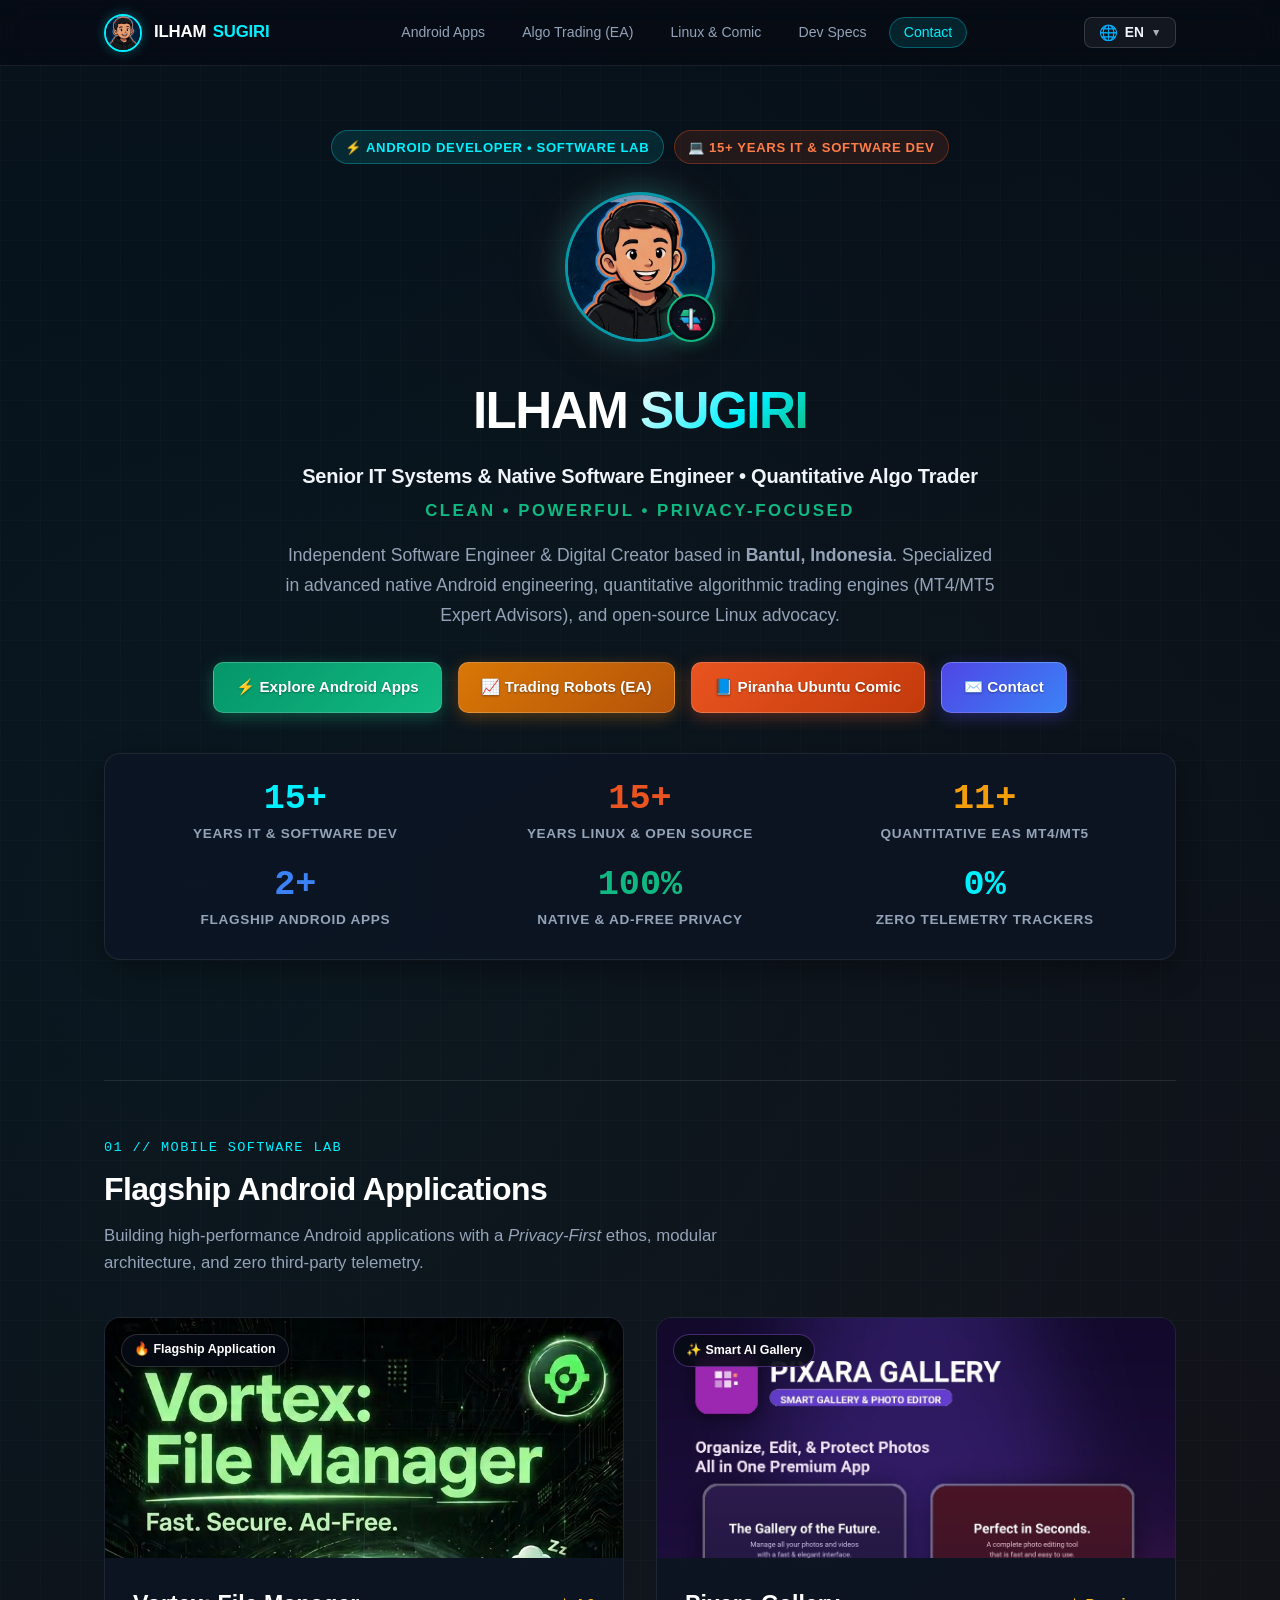
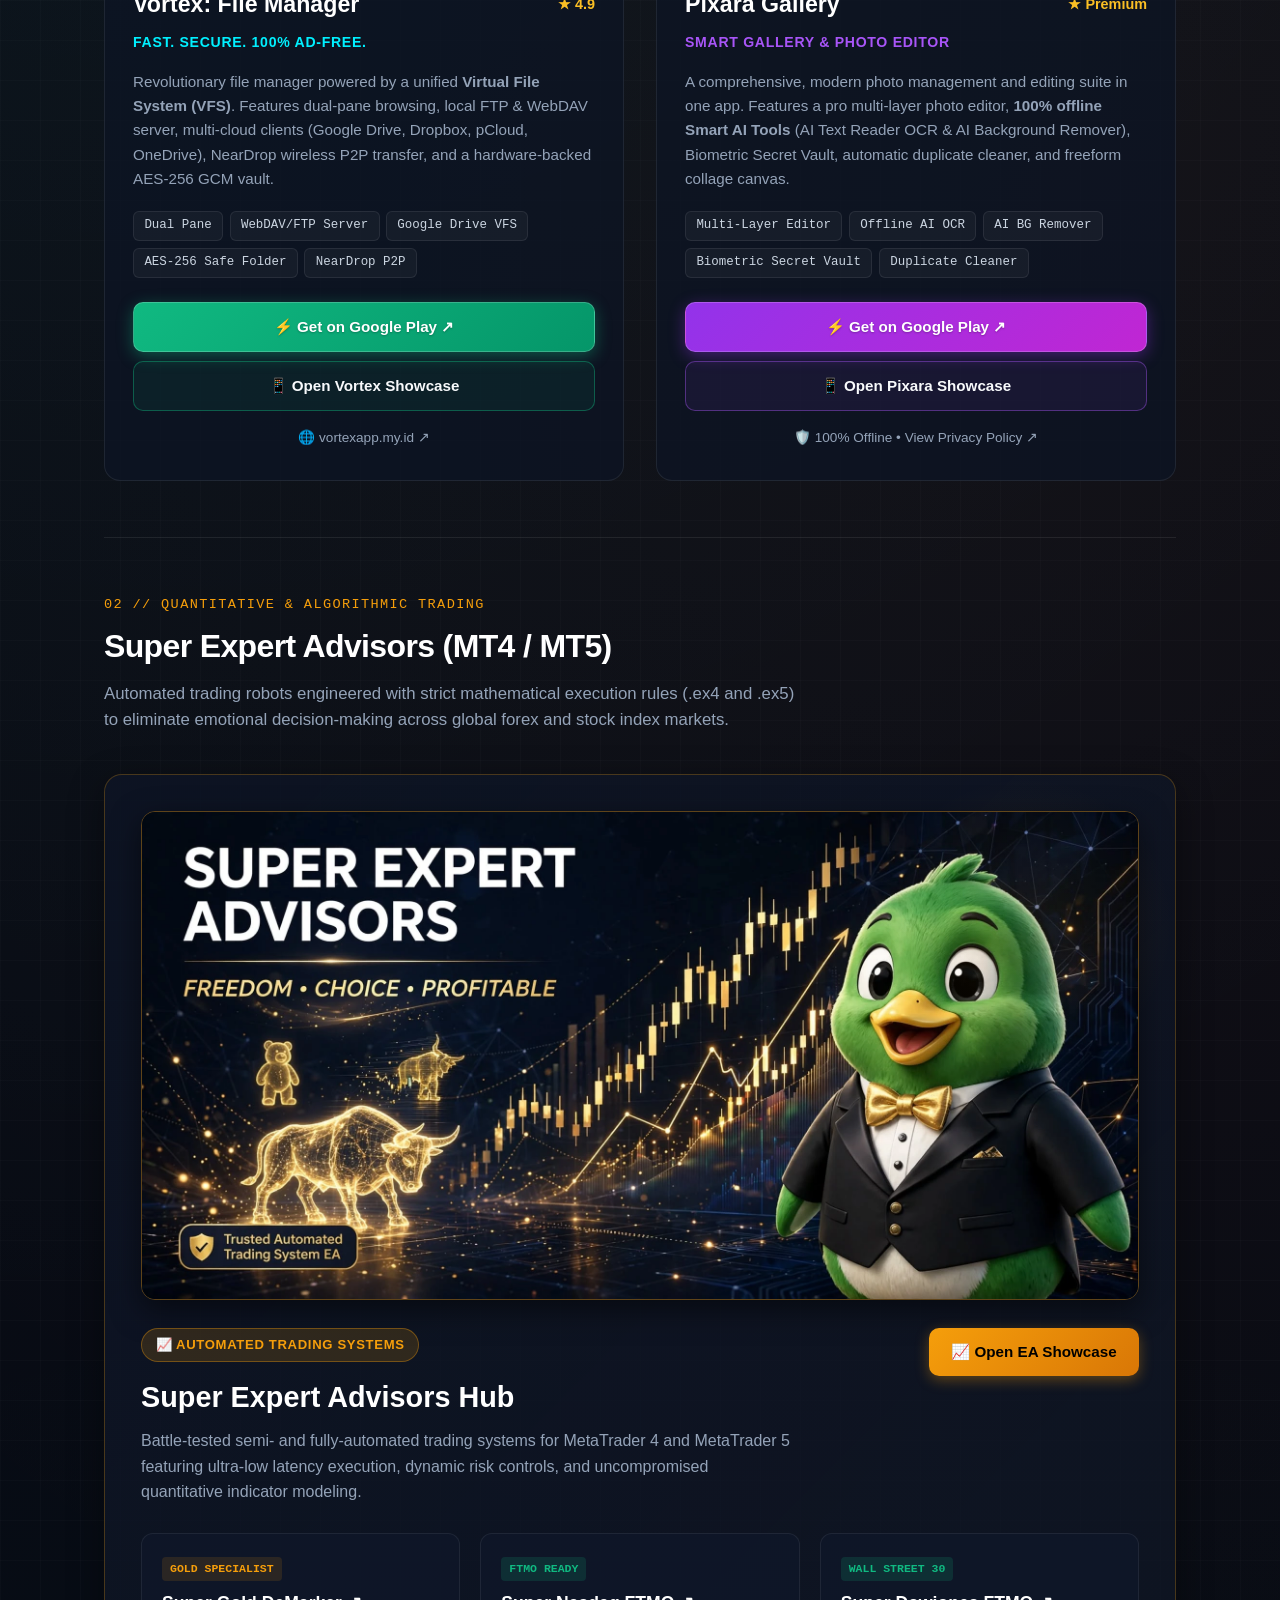
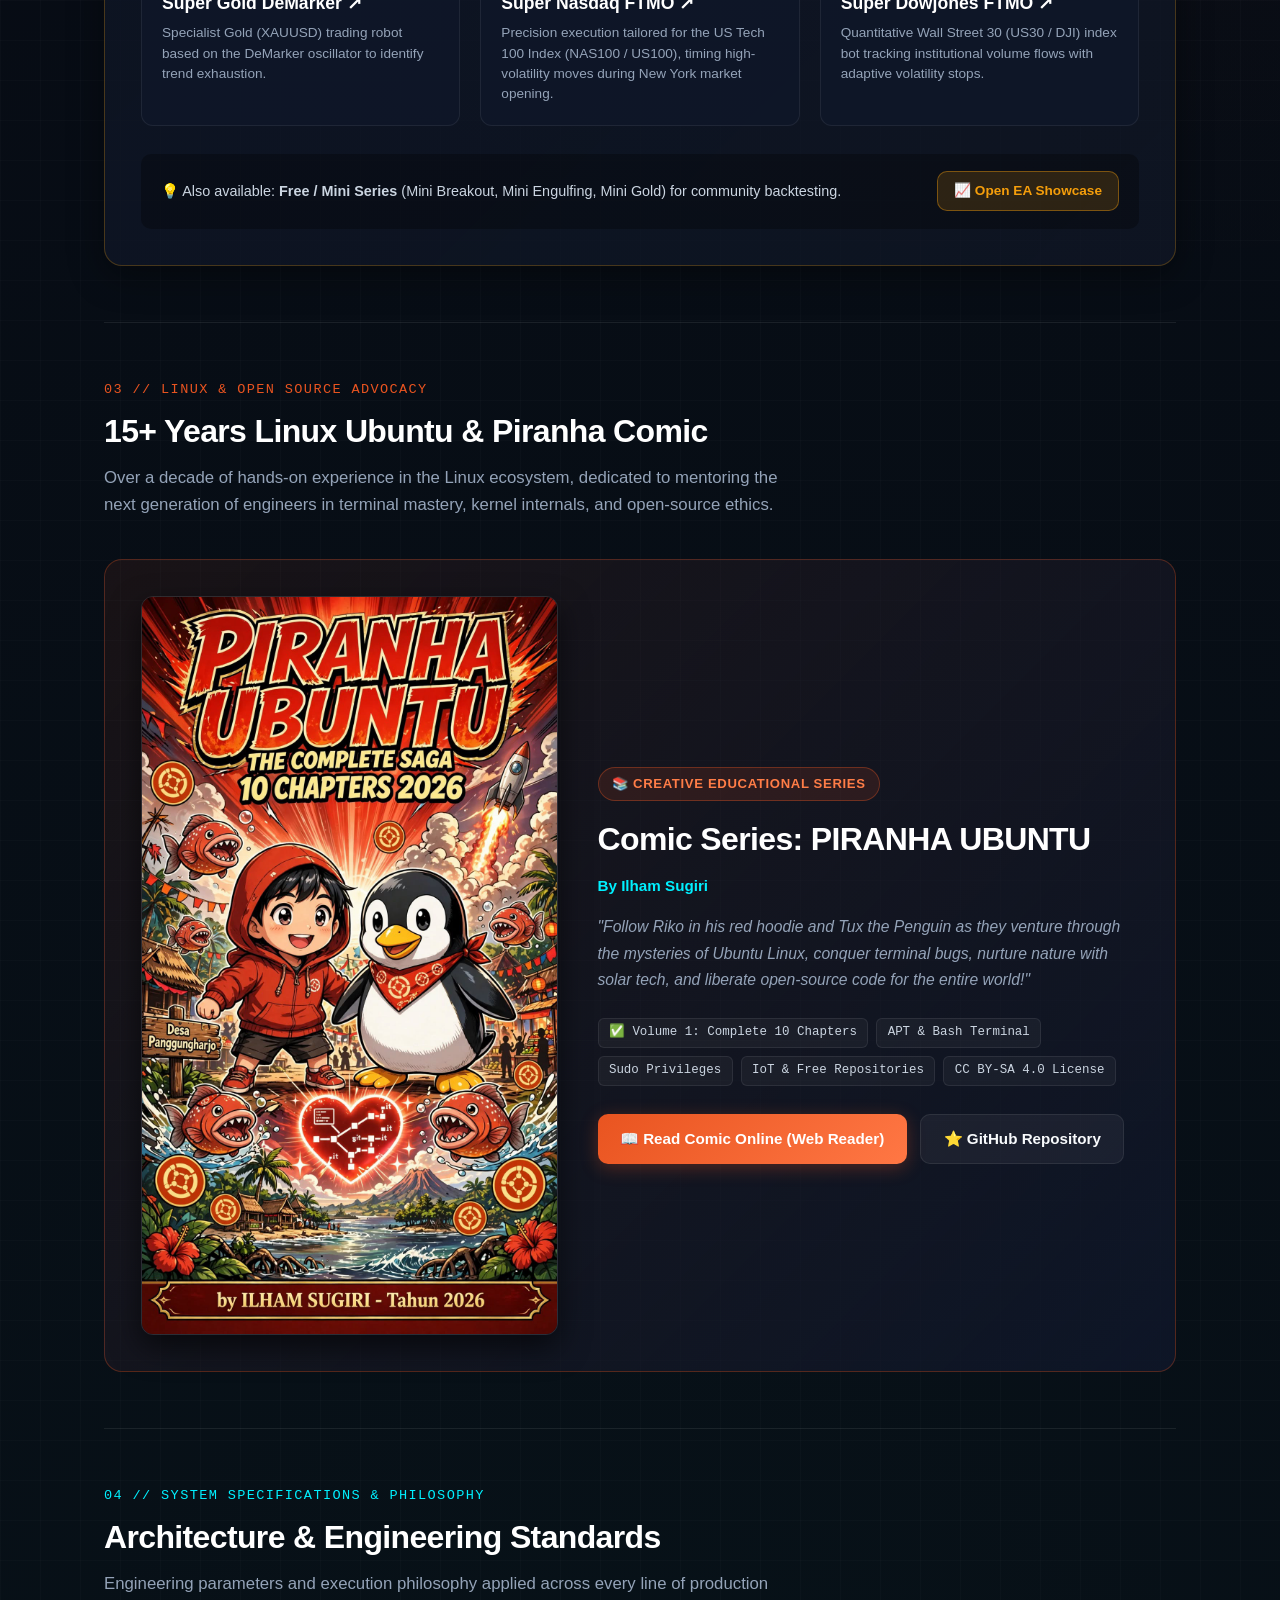
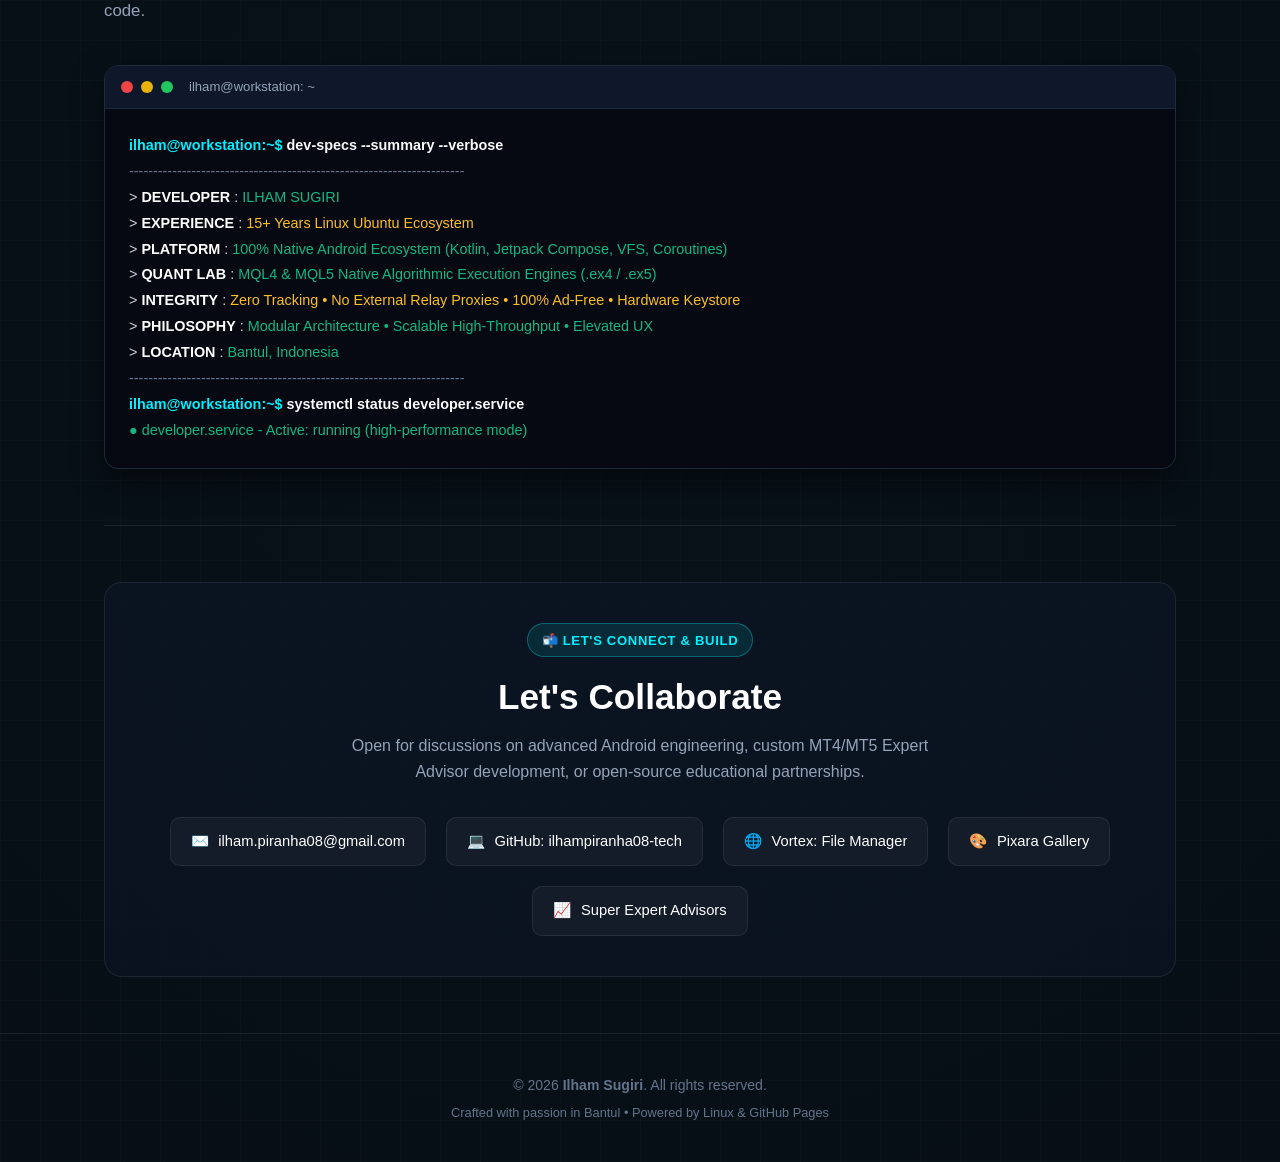
==== index.html @ c9cf76a4 "feat(i18n): add Russian and Hindi language support across all modules and pages" ====
<!DOCTYPE html>
<html lang="id">
<head>
    <meta charset="UTF-8">
    <meta name="viewport" content="width=device-width, initial-scale=1.0">
    <!-- Google Search Console Verification Meta Tag -->
    <meta name="google-site-verification" content="6RcjxNl5nk9GnDZeqQjgtP0KCn9tt_phFxU5mbAHsFM" />
    <title>Ilham Sugiri — Android Developer • Algo Trader (EA) • Linux Ubuntu Creator</title>
    <meta name="description" content="Portofolio resmi Ilham Sugiri: Software Engineer Android Native (Vortex File Manager, Pixara Gallery), Developer Expert Advisor MT4/MT5 (Super Expert Advisors), dan Kreator Komik Edukasi Piranha Ubuntu.">
    <meta name="author" content="Ilham Sugiri">
    <link rel="icon" href="assets/avatar_clean.png" type="image/png">
    
    <style>
        :root {
            --bg-main: #070b14;
            --bg-card: rgba(13, 20, 36, 0.75);
            --bg-card-hover: rgba(19, 30, 54, 0.9);
            --border-card: rgba(255, 255, 255, 0.08);
            --border-hover: rgba(0, 240, 255, 0.4);
            
            --accent-cyan: #00f0ff;
            --accent-green: #10b981;
            --accent-orange: #E95420; /* Ubuntu Orange */
            --accent-purple: #a855f7;
            --accent-gold: #f59e0b;
            --accent-blue: #3b82f6;
            
            --text-main: #f8fafc;
            --text-muted: #94a3b8;
            --text-dim: #64748b;
        }

        * {
            box-sizing: border-box;
            margin: 0;
            padding: 0;
            font-family: -apple-system, BlinkMacSystemFont, "Segoe UI", Roboto, Helvetica, Arial, sans-serif;
            scroll-behavior: smooth;
        }

        body {
            background-color: var(--bg-main);
            color: var(--text-main);
            line-height: 1.6;
            overflow-x: hidden;
            background-image: 
                radial-gradient(circle at 15% 15%, rgba(0, 240, 255, 0.05) 0%, transparent 40%),
                radial-gradient(circle at 85% 30%, rgba(233, 84, 32, 0.06) 0%, transparent 40%),
                radial-gradient(circle at 50% 85%, rgba(16, 185, 129, 0.04) 0%, transparent 45%),
                linear-gradient(rgba(255, 255, 255, 0.015) 1px, transparent 1px),
                linear-gradient(90deg, rgba(255, 255, 255, 0.015) 1px, transparent 1px);
            background-size: 100% 100%, 100% 100%, 100% 100%, 40px 40px, 40px 40px;
        }

        /* CONTAINER */
        .container {
            max-width: 1120px;
            margin: 0 auto;
            padding: 0 1.5rem;
        }

        /* NAVIGATION BAR */
        nav {
            position: sticky;
            top: 0;
            z-index: 100;
            background: rgba(7, 11, 20, 0.85);
            backdrop-filter: blur(14px);
            -webkit-backdrop-filter: blur(14px);
            border-bottom: 1px solid var(--border-card);
            padding: 0.85rem 0;
        }

        .nav-inner {
            display: flex;
            align-items: center;
            justify-content: space-between;
            gap: 1rem;
        }

        .nav-brand {
            display: flex;
            align-items: center;
            gap: 0.75rem;
            text-decoration: none;
            color: #fff;
        }

        .nav-avatar {
            width: 38px;
            height: 38px;
            border-radius: 50%;
            border: 2px solid var(--accent-cyan);
            object-fit: cover;
            box-shadow: 0 0 12px rgba(0, 240, 255, 0.3);
        }

        .nav-title {
            font-size: 1.05rem;
            font-weight: 700;
            letter-spacing: -0.01em;
            display: flex;
            align-items: center;
            gap: 0.4rem;
        }

        .nav-title span {
            color: var(--accent-cyan);
        }

        .nav-links {
            display: flex;
            align-items: center;
            gap: 0.5rem;
            list-style: none;
            flex-wrap: wrap;
        }

        .nav-links a {
            color: var(--text-muted);
            text-decoration: none;
            font-size: 0.88rem;
            font-weight: 500;
            padding: 0.4rem 0.85rem;
            border-radius: 999px;
            transition: all 0.2s ease;
            border: 1px solid transparent;
        }

        .nav-links a:hover {
            color: #fff;
            background: rgba(255, 255, 255, 0.05);
            border-color: rgba(255, 255, 255, 0.1);
        }

        .nav-cta {
            background: rgba(0, 240, 255, 0.1) !important;
            color: var(--accent-cyan) !important;
            border-color: rgba(0, 240, 255, 0.3) !important;
        }

        .nav-cta:hover {
            background: var(--accent-cyan) !important;
            color: #070b14 !important;
        }

        /* HERO SECTION */
        header.hero {
            padding: 4rem 0 3.5rem;
            text-align: center;
            position: relative;
        }

        .hero-badge-row {
            display: flex;
            justify-content: center;
            align-items: center;
            gap: 0.6rem;
            flex-wrap: wrap;
            margin-bottom: 1.75rem;
        }

        .badge {
            display: inline-flex;
            align-items: center;
            gap: 0.4rem;
            padding: 0.35rem 0.85rem;
            border-radius: 9999px;
            font-size: 0.82rem;
            font-weight: 600;
            text-transform: uppercase;
            letter-spacing: 0.05em;
        }

        .badge-cyan {
            background: rgba(0, 240, 255, 0.1);
            color: var(--accent-cyan);
            border: 1px solid rgba(0, 240, 255, 0.3);
        }

        .badge-orange {
            background: rgba(233, 84, 32, 0.12);
            color: #ff7d47;
            border: 1px solid rgba(233, 84, 32, 0.35);
        }

        .hero-avatar-wrapper {
            position: relative;
            width: 150px;
            height: 150px;
            margin: 0 auto 1.75rem;
        }

        .hero-avatar {
            width: 100%;
            height: 100%;
            border-radius: 50%;
            object-fit: cover;
            border: 3px solid rgba(0, 240, 255, 0.6);
            box-shadow: 0 0 30px rgba(0, 240, 255, 0.25), 0 0 60px rgba(233, 84, 32, 0.15);
            background: #101726;
        }

        .hero-logo-mini {
            position: absolute;
            bottom: 0;
            right: 0;
            width: 48px;
            height: 48px;
            border-radius: 50%;
            background: #070b14;
            border: 2px solid var(--accent-green);
            padding: 3px;
            box-shadow: 0 0 15px rgba(16, 185, 129, 0.4);
        }

        h1.hero-name {
            font-size: 3.2rem;
            font-weight: 900;
            letter-spacing: -0.03em;
            margin-bottom: 0.5rem;
            color: #ffffff;
            text-transform: uppercase;
        }

        h1.hero-name span {
            background: linear-gradient(135deg, #ffffff 0%, var(--accent-cyan) 60%, var(--accent-green) 100%);
            -webkit-background-clip: text;
            -webkit-text-fill-color: transparent;
        }

        .hero-role {
            font-size: 1.25rem;
            font-weight: 700;
            color: #f1f5f9;
            margin-bottom: 0.35rem;
            letter-spacing: -0.01em;
        }

        .hero-tagline {
            font-size: 1.05rem;
            font-weight: 700;
            color: var(--accent-green);
            letter-spacing: 0.15em;
            text-transform: uppercase;
            margin-bottom: 1rem;
        }

        .hero-bio {
            font-size: 1.1rem;
            color: var(--text-muted);
            max-width: 720px;
            margin: 0 auto 2rem;
            line-height: 1.7;
        }

        .hero-buttons {
            display: flex;
            justify-content: center;
            align-items: center;
            gap: 1rem;
            flex-wrap: wrap;
        }

        .btn {
            display: inline-flex;
            align-items: center;
            gap: 0.5rem;
            padding: 0.75rem 1.4rem;
            border-radius: 10px;
            font-size: 0.95rem;
            font-weight: 600;
            text-decoration: none;
            transition: all 0.25s cubic-bezier(0.4, 0, 0.2, 1);
            cursor: pointer;
        }

        .btn-primary {
            background: linear-gradient(135deg, var(--accent-cyan) 0%, #0099ff 100%);
            color: #070b14;
            box-shadow: 0 4px 20px rgba(0, 240, 255, 0.3);
        }

        .btn-primary:hover {
            transform: translateY(-2px);
            box-shadow: 0 8px 28px rgba(0, 240, 255, 0.45);
        }

        .btn-secondary {
            background: rgba(255, 255, 255, 0.05);
            color: var(--text-main);
            border: 1px solid var(--border-card);
        }

        .btn-secondary:hover {
            background: rgba(255, 255, 255, 0.1);
            border-color: rgba(255, 255, 255, 0.25);
            transform: translateY(-2px);
        }

        .btn-orange {
            background: linear-gradient(135deg, #E95420 0%, #ff7744 100%);
            color: #fff;
            box-shadow: 0 4px 18px rgba(233, 84, 32, 0.3);
        }

        .btn-orange:hover {
            transform: translateY(-2px);
            box-shadow: 0 8px 26px rgba(233, 84, 32, 0.45);
        }

        /* HERO BUTTONS (THEMATIC, VIBRANT & HIGH CONTRAST) */
        .btn-hero-apps {
            background: linear-gradient(135deg, #059669 0%, #10b981 100%);
            color: #ffffff !important;
            font-weight: 700;
            text-shadow: 0 1px 2px rgba(0, 0, 0, 0.35);
            box-shadow: 0 4px 16px rgba(16, 185, 129, 0.35);
            border: 1px solid rgba(255, 255, 255, 0.2);
        }
        .btn-hero-apps:hover {
            transform: translateY(-2px);
            box-shadow: 0 8px 24px rgba(16, 185, 129, 0.5);
            filter: brightness(1.08);
            color: #ffffff !important;
        }

        .btn-hero-trading {
            background: linear-gradient(135deg, #d97706 0%, #b45309 100%);
            color: #ffffff !important;
            font-weight: 700;
            text-shadow: 0 1px 2px rgba(0, 0, 0, 0.4);
            box-shadow: 0 4px 16px rgba(217, 119, 6, 0.35);
            border: 1px solid rgba(255, 255, 255, 0.2);
        }
        .btn-hero-trading:hover {
            transform: translateY(-2px);
            box-shadow: 0 8px 24px rgba(217, 119, 6, 0.5);
            filter: brightness(1.08);
            color: #ffffff !important;
        }

        .btn-hero-ubuntu {
            background: linear-gradient(135deg, #E95420 0%, #c33a0b 100%);
            color: #ffffff !important;
            font-weight: 700;
            text-shadow: 0 1px 2px rgba(0, 0, 0, 0.35);
            box-shadow: 0 4px 16px rgba(233, 84, 32, 0.35);
            border: 1px solid rgba(255, 255, 255, 0.2);
        }
        .btn-hero-ubuntu:hover {
            transform: translateY(-2px);
            box-shadow: 0 8px 24px rgba(233, 84, 32, 0.5);
            filter: brightness(1.08);
            color: #ffffff !important;
        }

        .btn-hero-contact {
            background: linear-gradient(135deg, #4f46e5 0%, #3b82f6 100%);
            color: #ffffff !important;
            font-weight: 700;
            text-shadow: 0 1px 2px rgba(0, 0, 0, 0.35);
            box-shadow: 0 4px 16px rgba(79, 70, 229, 0.35);
            border: 1px solid rgba(255, 255, 255, 0.2);
        }
        .btn-hero-contact:hover {
            transform: translateY(-2px);
            box-shadow: 0 8px 24px rgba(79, 70, 229, 0.5);
            filter: brightness(1.08);
            color: #ffffff !important;
        }

        /* STATS BAR */
        .stats-bar {
            display: grid;
            grid-template-columns: repeat(3, 1fr);
            gap: 1.5rem 1.25rem;
            background: var(--bg-card);
            border: 1px solid var(--border-card);
            border-radius: 16px;
            padding: 1.75rem;
            margin: 2.5rem 0 4rem;
            box-shadow: 0 10px 30px rgba(0, 0, 0, 0.35);
        }

        .stat-item {
            text-align: center;
        }

        .stat-number {
            font-size: 2.2rem;
            font-weight: 800;
            color: #fff;
            line-height: 1;
            margin-bottom: 0.35rem;
            font-family: monospace;
        }

        .stat-number.cyan { color: var(--accent-cyan); }
        .stat-number.orange { color: var(--accent-orange); }
        .stat-number.green { color: var(--accent-green); }
        .stat-number.gold { color: var(--accent-gold); }
        .stat-number.blue { color: var(--accent-blue); }

        .stat-label {
            font-size: 0.85rem;
            color: var(--text-muted);
            text-transform: uppercase;
            letter-spacing: 0.05em;
            font-weight: 600;
        }

        /* SECTION STYLING */
        section {
            padding: 3.5rem 0;
            border-top: 1px solid var(--border-card);
        }

        .section-header {
            margin-bottom: 2.5rem;
        }

        .section-tag {
            font-family: monospace;
            font-size: 0.85rem;
            color: var(--accent-cyan);
            letter-spacing: 0.1em;
            text-transform: uppercase;
            margin-bottom: 0.35rem;
            display: block;
        }

        .section-title {
            font-size: 2rem;
            font-weight: 800;
            color: #fff;
            letter-spacing: -0.02em;
            margin-bottom: 0.5rem;
        }

        .section-desc {
            color: var(--text-muted);
            font-size: 1.05rem;
            max-width: 700px;
        }

        /* SHOWCASE APPS GRID */
        .showcase-grid {
            display: grid;
            grid-template-columns: repeat(auto-fit, minmax(330px, 1fr));
            gap: 2rem;
        }

        .app-card {
            background: var(--bg-card);
            border: 1px solid var(--border-card);
            border-radius: 16px;
            overflow: hidden;
            transition: all 0.3s cubic-bezier(0.4, 0, 0.2, 1);
            display: flex;
            flex-direction: column;
        }

        .app-card:hover {
            transform: translateY(-4px);
            border-color: var(--border-hover);
            box-shadow: 0 14px 35px rgba(0, 240, 255, 0.15);
        }

        .app-card.pixara:hover {
            border-color: rgba(168, 85, 247, 0.4);
            box-shadow: 0 14px 35px rgba(168, 85, 247, 0.15);
        }

        .app-media {
            width: 100%;
            height: 240px;
            overflow: hidden;
            background: #0f172a;
            position: relative;
        }

        .app-media a {
            display: block;
            width: 100%;
            height: 100%;
            cursor: pointer;
        }

        .app-media img {
            width: 100%;
            height: 100%;
            object-fit: cover;
            object-position: top;
            transition: transform 0.5s ease;
        }

        .app-card:hover .app-media img {
            transform: scale(1.04);
        }

        .app-badge-float {
            position: absolute;
            top: 1rem;
            left: 1rem;
            background: rgba(7, 11, 20, 0.85);
            backdrop-filter: blur(8px);
            padding: 0.35rem 0.75rem;
            border-radius: 999px;
            font-size: 0.78rem;
            font-weight: 700;
            color: #fff;
            border: 1px solid rgba(255, 255, 255, 0.15);
        }

        .app-body {
            padding: 1.75rem;
            display: flex;
            flex-direction: column;
            flex-grow: 1;
        }

        .app-title-row {
            display: flex;
            justify-content: space-between;
            align-items: center;
            margin-bottom: 0.5rem;
        }

        .app-name {
            font-size: 1.45rem;
            font-weight: 800;
            color: #fff;
        }

        .app-rating {
            display: flex;
            align-items: center;
            gap: 0.3rem;
            color: #fbbf24;
            font-weight: 700;
            font-size: 0.9rem;
        }

        .app-tagline {
            color: var(--accent-cyan);
            font-size: 0.88rem;
            font-weight: 600;
            margin-bottom: 1rem;
            text-transform: uppercase;
            letter-spacing: 0.05em;
        }

        .app-tagline.purple { color: var(--accent-purple); }

        .app-desc {
            color: var(--text-muted);
            font-size: 0.95rem;
            line-height: 1.6;
            margin-bottom: 1.25rem;
        }

        .feature-pills {
            display: flex;
            flex-wrap: wrap;
            gap: 0.4rem;
            margin-bottom: 1.5rem;
        }

        .pill {
            background: rgba(255, 255, 255, 0.04);
            border: 1px solid rgba(255, 255, 255, 0.08);
            color: #cbd5e1;
            padding: 0.25rem 0.65rem;
            border-radius: 6px;
            font-size: 0.78rem;
            font-family: monospace;
        }

        .app-actions {
            margin-top: auto;
            display: flex;
            gap: 0.75rem;
            flex-wrap: wrap;
        }

        /* APP CARDS ACTION BUTTONS & VISUAL HIERARCHY */
        .app-actions-col {
            margin-top: auto;
            display: flex;
            flex-direction: column;
            gap: 0.55rem;
        }

        .btn-cta-primary-emerald {
            width: 100%;
            justify-content: center;
            background: linear-gradient(135deg, #10b981 0%, #059669 100%);
            color: #ffffff !important;
            font-weight: 700;
            border: 1px solid rgba(255, 255, 255, 0.2);
            box-shadow: 0 4px 16px rgba(16, 185, 129, 0.4);
            text-shadow: 0 1px 2px rgba(0, 0, 0, 0.25);
            transition: all 0.25s cubic-bezier(0.4, 0, 0.2, 1);
        }
        .btn-cta-primary-emerald:hover {
            transform: translateY(-2px);
            box-shadow: 0 8px 24px rgba(16, 185, 129, 0.6);
            filter: brightness(1.08);
            color: #ffffff !important;
        }

        .btn-cta-secondary-emerald {
            width: 100%;
            justify-content: center;
            background: rgba(16, 185, 129, 0.08);
            border: 1px solid rgba(16, 185, 129, 0.4);
            color: #f8fafc !important;
            font-weight: 600;
            transition: all 0.25s cubic-bezier(0.4, 0, 0.2, 1);
        }
        .btn-cta-secondary-emerald:hover {
            background: rgba(16, 185, 129, 0.18);
            border-color: rgba(16, 185, 129, 0.7);
            color: #34d399 !important;
            transform: translateY(-2px);
        }

        .btn-cta-primary-purple {
            width: 100%;
            justify-content: center;
            background: linear-gradient(135deg, #9333ea 0%, #c026d3 100%);
            color: #ffffff !important;
            font-weight: 700;
            border: 1px solid rgba(255, 255, 255, 0.2);
            box-shadow: 0 4px 16px rgba(147, 51, 234, 0.4);
            text-shadow: 0 1px 2px rgba(0, 0, 0, 0.25);
            transition: all 0.25s cubic-bezier(0.4, 0, 0.2, 1);
        }
        .btn-cta-primary-purple:hover {
            transform: translateY(-2px);
            box-shadow: 0 8px 24px rgba(147, 51, 234, 0.6);
            filter: brightness(1.08);
            color: #ffffff !important;
        }

        .btn-cta-secondary-purple {
            width: 100%;
            justify-content: center;
            background: rgba(168, 85, 247, 0.08);
            border: 1px solid rgba(168, 85, 247, 0.4);
            color: #f8fafc !important;
            font-weight: 600;
            transition: all 0.25s cubic-bezier(0.4, 0, 0.2, 1);
        }
        .btn-cta-secondary-purple:hover {
            background: rgba(168, 85, 247, 0.18);
            border-color: rgba(168, 85, 247, 0.7);
            color: #c084fc !important;
            transform: translateY(-2px);
        }

        .app-tertiary-wrap {
            text-align: center;
            margin-top: 0.25rem;
        }

        .app-tertiary-link {
            color: var(--text-muted);
            font-size: 0.85rem;
            text-decoration: none;
            display: inline-flex;
            align-items: center;
            gap: 0.35rem;
            transition: all 0.2s ease;
            padding: 0.2rem 0.5rem;
            border-radius: 4px;
        }
        .app-tertiary-link.emerald:hover {
            color: #34d399;
            text-shadow: 0 0 12px rgba(16, 185, 129, 0.4);
        }
        .app-tertiary-link.purple:hover {
            color: #c084fc;
            text-shadow: 0 0 12px rgba(168, 85, 247, 0.4);
        }

        /* TRADING LAB SECTION */
        .trading-card {
            background: linear-gradient(135deg, rgba(13, 20, 36, 0.9) 0%, rgba(17, 24, 39, 0.7) 100%);
            border: 1px solid rgba(245, 158, 11, 0.25);
            border-radius: 18px;
            padding: 2.25rem;
            box-shadow: 0 10px 35px rgba(0, 0, 0, 0.4);
            position: relative;
            overflow: hidden;
        }

        .trading-card::before {
            content: '';
            position: absolute;
            top: 0;
            right: 0;
            width: 300px;
            height: 300px;
            background: radial-gradient(circle, rgba(245, 158, 11, 0.08) 0%, transparent 70%);
            pointer-events: none;
        }

        .trading-products-grid {
            display: grid;
            grid-template-columns: repeat(auto-fit, minmax(240px, 1fr));
            gap: 1.25rem;
            margin: 1.75rem 0;
        }

        .ea-item {
            background: rgba(15, 23, 42, 0.75);
            border: 1px solid rgba(255, 255, 255, 0.07);
            border-radius: 12px;
            padding: 1.25rem;
            transition: all 0.25s ease;
        }

        .ea-item:hover {
            border-color: rgba(245, 158, 11, 0.4);
            transform: translateY(-2px);
        }

        .ea-badge {
            font-size: 0.72rem;
            font-weight: 700;
            color: var(--accent-gold);
            background: rgba(245, 158, 11, 0.12);
            padding: 0.2rem 0.5rem;
            border-radius: 4px;
            display: inline-block;
            margin-bottom: 0.5rem;
            font-family: monospace;
        }

        .ea-name {
            font-size: 1.1rem;
            font-weight: 700;
            color: #fff;
            margin-bottom: 0.35rem;
        }

        .ea-desc {
            font-size: 0.85rem;
            color: var(--text-muted);
            line-height: 1.5;
        }

        /* UBUNTU COMIC SECTION */
        .comic-card {
            background: linear-gradient(135deg, rgba(233, 84, 32, 0.08) 0%, rgba(15, 23, 42, 0.85) 100%);
            border: 1px solid rgba(233, 84, 32, 0.3);
            border-radius: 18px;
            padding: 2.25rem;
            display: grid;
            grid-template-columns: 1fr 1.3fr;
            gap: 2.5rem;
            align-items: center;
        }

        @media (max-width: 860px) {
            .comic-card {
                grid-template-columns: 1fr;
            }
        }

        .comic-poster-wrapper {
            position: relative;
            border-radius: 12px;
            overflow: hidden;
            box-shadow: 0 12px 30px rgba(0, 0, 0, 0.6);
            border: 1px solid rgba(255, 255, 255, 0.1);
        }

        .comic-poster-wrapper img {
            width: 100%;
            height: auto;
            display: block;
        }

        /* TERMINAL BOX */
        .terminal-box {
            background: #060911;
            border: 1px solid #1e293b;
            border-radius: 14px;
            overflow: hidden;
            box-shadow: 0 12px 30px rgba(0, 0, 0, 0.5);
            font-family: "SFMono-Regular", Consolas, "Liberation Mono", Menlo, Courier, monospace;
            margin-top: 2rem;
        }

        .terminal-header {
            background: #0f172a;
            padding: 0.65rem 1rem;
            display: flex;
            align-items: center;
            gap: 0.5rem;
            border-bottom: 1px solid #1e293b;
        }

        .term-dot {
            width: 12px;
            height: 12px;
            border-radius: 50%;
        }

        .dot-red { background: #ef4444; }
        .dot-yellow { background: #eab308; }
        .dot-green { background: #22c55e; }

        .terminal-title {
            margin-left: 0.5rem;
            font-size: 0.82rem;
            color: #94a3b8;
        }

        .terminal-body {
            padding: 1.5rem;
            font-size: 0.9rem;
            line-height: 1.8;
            color: #cbd5e1;
        }

        .term-prompt { color: var(--accent-cyan); font-weight: 700; }
        .term-cmd { color: #f8fafc; font-weight: 600; }
        .term-val { color: var(--accent-green); }
        .term-highlight { color: #fbbf24; }

        /* CONTACT SECTION */
        .contact-box {
            background: var(--bg-card);
            border: 1px solid var(--border-card);
            border-radius: 18px;
            padding: 2.5rem;
            text-align: center;
        }

        .contact-links {
            display: flex;
            justify-content: center;
            gap: 1.25rem;
            margin-top: 2rem;
            flex-wrap: wrap;
        }

        .contact-item {
            display: flex;
            align-items: center;
            gap: 0.6rem;
            background: rgba(255, 255, 255, 0.04);
            border: 1px solid var(--border-card);
            padding: 0.75rem 1.25rem;
            border-radius: 10px;
            color: #fff;
            text-decoration: none;
            font-weight: 500;
            font-size: 0.92rem;
            transition: all 0.2s ease;
        }

        .contact-item:hover {
            border-color: var(--accent-cyan);
            background: rgba(0, 240, 255, 0.08);
            transform: translateY(-2px);
        }

        /* FOOTER */
        footer {
            border-top: 1px solid var(--border-card);
            padding: 2.5rem 0;
            text-align: center;
            color: var(--text-dim);
            font-size: 0.88rem;
        }

        footer a {
            color: var(--text-muted);
            text-decoration: none;
        }

        footer a:hover {
            color: var(--accent-cyan);
        }

        /* RESPONSIVE */
        @media (max-width: 768px) {
            h1.hero-name { font-size: 2.4rem; }
            .hero-role { font-size: 1.05rem; }
            .hero-tagline {
                font-size: 0.85rem;
                letter-spacing: 0.08em;
            }
            .hero-bio { font-size: 1rem; }
            .nav-links { display: none; } /* Mobile simplified */
            .section-title { font-size: 1.65rem; }
            .stats-bar { grid-template-columns: 1fr 1fr; }
        }

        @media (max-width: 480px) {
            .hero-tagline {
                font-size: 0.76rem;
                letter-spacing: 0.05em;
            }
            .hero-buttons { gap: 0.65rem; }
            .hero-buttons .btn { width: 100%; justify-content: center; }
        }
    </style>
    <link rel="stylesheet" href="assets/i18n.css">
</head>
<body>

    <!-- TOP NAVIGATION -->
    <nav>
        <div class="container nav-inner">
            <a href="#" class="nav-brand">
                <img src="assets/avatar_clean.png" alt="Ilham Sugiri" class="nav-avatar">
                <span class="nav-title">ILHAM <span>SUGIRI</span></span>
            </a>
            <ul class="nav-links">
                <li><a href="#apps" data-i18n="nav_apps">Android Apps</a></li>
                <li><a href="#trading" data-i18n="nav_trading">Algo Trading (EA)</a></li>
                <li><a href="#ubuntu" data-i18n="nav_ubuntu">Linux & Comic</a></li>
                <li><a href="#specs" data-i18n="nav_specs">Dev Specs</a></li>
                <li><a href="#contact" class="nav-cta" data-i18n="nav_contact">Contact</a></li>
            </ul>

            <div class="lang-switch-wrapper">
                <button class="lang-btn" id="langBtn" onclick="toggleLangDropdown(event)" aria-label="Select Language">
                    <span class="globe-icon">🌐</span>
                    <span id="currentLangLabel">EN</span>
                    <span class="arrow-icon">▼</span>
                </button>
                <div class="lang-dropdown" id="langDropdown">
                    <button class="lang-option active" id="opt-en" onclick="setLanguage('en')">
                        <span class="flag">🇬🇧</span> English <span class="tag-badge">Default</span>
                    </button>
                    <button class="lang-option" id="opt-id" onclick="setLanguage('id')">
                        <span class="flag">🇮🇩</span> Bahasa Indonesia
                    </button>
                    <button class="lang-option" id="opt-es" onclick="setLanguage('es')">
                        <span class="flag">🇪🇸</span> Español
                    </button>
                    <button class="lang-option" id="opt-pt" onclick="setLanguage('pt')">
                        <span class="flag">🇧🇷</span> Português (Brasil)
                    </button>
                    <button class="lang-option" id="opt-ru" onclick="setLanguage('ru')">
                        <span class="flag">🇷🇺</span> Русский
                    </button>
                    <button class="lang-option" id="opt-hi" onclick="setLanguage('hi')">
                        <span class="flag">🇮🇳</span> हिन्दी
                    </button>
                </div>
            </div>
        </div>
    </nav>

    <!-- HERO HEADER -->
    <header class="hero">
        <div class="container">
            <div class="hero-badge-row">
                <span class="badge badge-cyan" data-i18n="badge_role">⚡ Android Developer • Software Lab</span>
                <span class="badge badge-orange" data-i18n="badge_ubuntu">💻 15+ Years IT & Software Dev</span>
            </div>

            <div class="hero-avatar-wrapper">
                <img src="assets/avatar_clean.png" alt="Avatar Ilham Sugiri" class="hero-avatar">
                <img src="assets/logo_clean.png" alt="Logo Monogram I" class="hero-logo-mini" title="Ilham Sugiri Monogram Logo">
            </div>

            <h1 class="hero-name">ILHAM <span>SUGIRI</span></h1>
            <p class="hero-role" data-i18n="hero_role">Senior IT Systems & Native Software Engineer • Quantitative Algo Trader</p>
            <p class="hero-tagline" data-i18n="hero_tagline">CLEAN • POWERFUL • PRIVACY-FOCUSED</p>
            
            <p class="hero-bio" data-i18n="hero_bio">
                Independent Software Engineer & Digital Creator based in <strong>Bantul, Indonesia</strong>. Specialized in advanced native Android engineering, quantitative algorithmic trading engines (MT4/MT5 Expert Advisors), and open-source Linux advocacy.
            </p>


            <div class="hero-buttons">
                <a href="#apps" class="btn btn-hero-apps" data-i18n="btn_explore_apps">⚡ Explore Android Apps</a>
                <a href="#trading" class="btn btn-hero-trading" data-i18n="btn_trading_ea">📈 Trading Robots (EA)</a>
                <a href="#ubuntu" class="btn btn-hero-ubuntu" data-i18n="btn_ubuntu_comic">📘 Piranha Ubuntu Comic</a>
                <a href="mailto:ilham.piranha08@gmail.com" class="btn btn-hero-contact" data-i18n="btn_contact">✉️ Contact</a>
            </div>

            <!-- STATS COUNTER -->
            <div class="stats-bar">
                <div class="stat-item">
                    <div class="stat-number cyan">15+</div>
                    <div class="stat-label" data-i18n="stat_it_lbl">Years IT & Software Dev</div>
                </div>
                <div class="stat-item">
                    <div class="stat-number orange">15+</div>
                    <div class="stat-label" data-i18n="stat_exp_lbl">Years Linux & Open Source</div>
                </div>
                <div class="stat-item">
                    <div class="stat-number gold">11+</div>
                    <div class="stat-label" data-i18n="stat_qnt_lbl">Quantitative EAs MT4/MT5</div>
                </div>
                <div class="stat-item">
                    <div class="stat-number blue">2+</div>
                    <div class="stat-label" data-i18n="stat_apps_lbl">Flagship Android Apps</div>
                </div>
                <div class="stat-item">
                    <div class="stat-number green">100%</div>
                    <div class="stat-label" data-i18n="stat_nat_lbl">Native & Ad-Free Privacy</div>
                </div>
                <div class="stat-item">
                    <div class="stat-number cyan">0%</div>
                    <div class="stat-label" data-i18n="stat_prv_lbl">Zero Telemetry Trackers</div>
                </div>
            </div>
        </div>
    </header>

    <main class="container">

        <!-- 1. ANDROID SOFTWARE LAB -->
        <section id="apps">
            <div class="section-header">
                <span class="section-tag" data-i18n="sec1_tag">01 // MOBILE SOFTWARE LAB</span>
                <h2 class="section-title" data-i18n="sec1_title">Flagship Android Applications</h2>
                <p class="section-desc" data-i18n="sec1_desc">Building high-performance Android applications with a <em>Privacy-First</em> ethos, modular architecture, and zero third-party telemetry.</p>
            </div>

            <div class="showcase-grid">

                <!-- CARD 1: VORTEX FILE MANAGER -->
                <div class="app-card">
                    <div class="app-media">
                        <a href="vortex/" title="Open Vortex Showcase">
                            <img src="assets/poster_vortex.jpg" alt="Vortex File Manager">
                        </a>
                        <span class="app-badge-float" data-i18n="vortex_badge">🔥 Flagship Application</span>
                    </div>
                    <div class="app-body">
                        <div class="app-title-row">
                            <h3 class="app-name"><a href="vortex/" style="color: inherit; text-decoration: none;">Vortex: File Manager</a></h3>
                            <span class="app-rating">★ 4.9</span>
                        </div>
                        <div class="app-tagline" data-i18n="vortex_tagline">Fast. Secure. 100% Ad-Free.</div>
                        <p class="app-desc" data-i18n="vortex_desc">
                            Revolutionary file manager powered by a unified <strong>Virtual File System (VFS)</strong>. Features dual-pane browsing, local FTP & WebDAV server, multi-cloud clients (Google Drive, Dropbox, pCloud, OneDrive), NearDrop wireless P2P transfer, and a hardware-backed AES-256 GCM vault.
                        </p>
                        <div class="feature-pills">
                            <span class="pill">Dual Pane</span>
                            <span class="pill">WebDAV/FTP Server</span>
                            <span class="pill">Google Drive VFS</span>
                            <span class="pill">AES-256 Safe Folder</span>
                            <span class="pill">NearDrop P2P</span>
                        </div>
                        <div class="app-actions app-actions-col">
                            <!-- Primary CTA: Google Play Store -->
                            <a href="https://play.google.com/store/apps/details?id=com.vortex.filemanager" target="_blank" rel="noopener noreferrer" class="btn btn-cta-primary-emerald" data-i18n="btn_vortex_play">
                                ⚡ Get on Google Play ↗
                            </a>
                            <!-- Secondary CTA: Showcase Detail -->
                            <a href="vortex/" class="btn btn-cta-secondary-emerald" data-i18n="btn_vortex_detail">
                                📱 Open Vortex Showcase
                            </a>
                            <!-- Tertiary Link: Official Apex Portal -->
                            <div class="app-tertiary-wrap">
                                <a href="https://vortexapp.my.id/" target="_blank" rel="noopener noreferrer" class="app-tertiary-link emerald" data-i18n="btn_vortex_web">
                                    🌐 vortexapp.my.id ↗
                                </a>
                            </div>
                        </div>
                    </div>
                </div>

                <!-- CARD 2: PIXARA GALLERY -->
                <div class="app-card pixara">
                    <div class="app-media">
                        <a href="pixara/" title="Open Pixara Showcase">
                            <img src="assets/poster_pixara.jpg" alt="Pixara Gallery">
                        </a>
                        <span class="app-badge-float" style="border-color: rgba(168, 85, 247, 0.4);" data-i18n="pixara_badge">✨ Smart AI Gallery</span>
                    </div>
                    <div class="app-body">
                        <div class="app-title-row">
                            <h3 class="app-name"><a href="pixara/" style="color: inherit; text-decoration: none;">Pixara Gallery</a></h3>
                            <span class="app-rating">★ Premium</span>
                        </div>
                        <div class="app-tagline purple" data-i18n="pixara_tagline">Smart Gallery & Photo Editor</div>
                        <p class="app-desc" data-i18n="pixara_desc">
                            A comprehensive, modern photo management and editing suite in one app. Features a pro multi-layer photo editor, <strong>100% offline Smart AI Tools</strong> (AI Text Reader OCR & AI Background Remover), Biometric Secret Vault, automatic duplicate cleaner, and freeform collage canvas.
                        </p>
                        <div class="feature-pills">
                            <span class="pill">Multi-Layer Editor</span>
                            <span class="pill">Offline AI OCR</span>
                            <span class="pill">AI BG Remover</span>
                            <span class="pill">Biometric Secret Vault</span>
                            <span class="pill">Duplicate Cleaner</span>
                        </div>
                        <div class="app-actions app-actions-col">
                            <!-- Primary CTA: Google Play Store -->
                            <a href="https://play.google.com/store/apps/details?id=com.pixara.gallery" target="_blank" rel="noopener noreferrer" class="btn btn-cta-primary-purple" data-i18n="pixara_btn_play">
                                ⚡ Get on Google Play ↗
                            </a>
                            <!-- Secondary CTA: Showcase Detail -->
                            <a href="pixara/" class="btn btn-cta-secondary-purple" data-i18n="btn_pixara_detail">
                                📱 Open Pixara Showcase
                            </a>
                            <!-- Tertiary Link: Privacy Policy -->
                            <div class="app-tertiary-wrap">
                                <a href="pixara/privacy.html" class="app-tertiary-link purple" data-i18n="pixara_tertiary_privacy">
                                    🛡️ 100% Offline • View Privacy Policy ↗
                                </a>
                            </div>
                        </div>
                    </div>
                </div>

            </div>
        </section>

        <!-- 2. ALGORITHMIC TRADING LAB -->
        <section id="trading">
            <div class="section-header">
                <span class="section-tag" style="color: var(--accent-gold);" data-i18n="sec2_tag">02 // QUANTITATIVE & ALGORITHMIC TRADING</span>
                <h2 class="section-title" data-i18n="sec2_title">Super Expert Advisors (MT4 / MT5)</h2>
                <p class="section-desc" data-i18n="sec2_desc">Automated trading robots engineered with strict mathematical execution rules (.ex4 and .ex5) to eliminate emotional decision-making across global forex and stock index markets.</p>
            </div>

            <div class="trading-card">
                <!-- EA Banner clickable to superexpertadvisors/ -->
                <div style="margin-bottom: 1.75rem; border-radius: 14px; overflow: hidden; border: 1px solid rgba(245, 158, 11, 0.35); box-shadow: 0 10px 30px rgba(0, 0, 0, 0.5);">
                    <a href="superexpertadvisors/" title="Open Super Expert Advisors Showcase" style="display: block;">
                        <img src="assets/banner_trading_ea.webp" alt="Super Expert Advisors — Freedom Choice Profitable" style="width: 100%; height: auto; display: block;">
                    </a>
                </div>

                <div style="display: flex; justify-content: space-between; align-items: flex-start; flex-wrap: wrap; gap: 1rem;">
                    <div>
                        <span class="badge" style="background: rgba(245, 158, 11, 0.15); color: var(--accent-gold); border: 1px solid rgba(245, 158, 11, 0.35);" data-i18n="ea_hub_badge">
                            📈 Automated Trading Systems
                        </span>
                        <h3 style="font-size: 1.8rem; margin: 0.75rem 0 0.5rem; color: #fff;" data-i18n="ea_hub_title">Super Expert Advisors Hub</h3>
                        <p style="color: var(--text-muted); max-width: 650px;" data-i18n="ea_hub_desc">
                            Battle-tested semi- and fully-automated trading systems for MetaTrader 4 and MetaTrader 5 featuring ultra-low latency execution, dynamic risk controls, and uncompromised quantitative indicator modeling.
                        </p>
                    </div>
                    <div>
                        <a href="superexpertadvisors/" class="btn" style="background: linear-gradient(135deg, #f59e0b 0%, #d97706 100%); color: #000; font-weight: 700; border: none; box-shadow: 0 4px 14px rgba(245, 158, 11, 0.35);" data-i18n="btn_ea_detail">
                            📈 Open EA Showcase
                        </a>
                    </div>
                </div>

                <div class="trading-products-grid">
                    <div class="ea-item">
                        <span class="ea-badge">GOLD SPECIALIST</span>
                        <h4 class="ea-name"><a href="superexpertadvisors/super-gold-demarker/" style="color: inherit; text-decoration: none;">Super Gold DeMarker ↗</a></h4>
                        <p class="ea-desc" data-i18n="ea3_desc">Specialist Gold (XAUUSD) trading robot based on the DeMarker oscillator to identify trend exhaustion.</p>
                    </div>
                    <div class="ea-item">
                        <span class="ea-badge" style="background: rgba(16, 185, 129, 0.15); border-color: rgba(16, 185, 129, 0.4); color: #10b981;">FTMO READY</span>
                        <h4 class="ea-name"><a href="superexpertadvisors/super-nasdaq/" style="color: inherit; text-decoration: none;">Super Nasdaq FTMO ↗</a></h4>
                        <p class="ea-desc" data-i18n="prod_super_nasdaq_desc">Precision single-entry execution tailored for Nasdaq/US100 with proprietary Zeta Momentum, dynamic ATR(100) H1, and 1:2 Risk-Reward ratio.</p>
                    </div>
                    <div class="ea-item">
                        <span class="ea-badge" style="background: rgba(16, 185, 129, 0.15); border-color: rgba(16, 185, 129, 0.4); color: #10b981;">WALL STREET 30</span>
                        <h4 class="ea-name"><a href="superexpertadvisors/super-dowjones/" style="color: inherit; text-decoration: none;">Super Dowjones FTMO ↗</a></h4>
                        <p class="ea-desc" data-i18n="prod_super_dowjones_desc">Precision single-entry execution tailored for Dowjones/US30 with proprietary Zeta Momentum, dynamic ATR(100) H1, and 1:2 Risk-Reward ratio.</p>
                    </div>
                </div>

                <div style="background: rgba(0, 0, 0, 0.3); border-radius: 10px; padding: 1.1rem 1.25rem; display: flex; justify-content: space-between; align-items: center; flex-wrap: wrap; gap: 1rem;">
                    <span style="color: #cbd5e1; font-size: 0.9rem;" data-i18n="free_ea_note">
                        💡 Also available: <strong>Free / Mini Series</strong> (Mini Breakout, Mini Engulfing, Mini Gold) for community backtesting.
                    </span>
                    <a href="superexpertadvisors/" class="btn" style="background: rgba(245, 158, 11, 0.15); color: var(--accent-gold); border: 1px solid rgba(245, 158, 11, 0.4); padding: 0.5rem 1rem; font-size: 0.85rem;" data-i18n="btn_ea_detail">
                        📈 Open EA Showcase →
                    </a>
                </div>
            </div>
        </section>

        <!-- 3. LINUX UBUNTU & OPEN SOURCE EDUCATION -->
        <section id="ubuntu">
            <div class="section-header">
                <span class="section-tag" style="color: var(--accent-orange);" data-i18n="sec3_tag">03 // LINUX & OPEN SOURCE ADVOCACY</span>
                <h2 class="section-title" data-i18n="sec3_title">15+ Years Linux Ubuntu & Piranha Comic</h2>
                <p class="section-desc" data-i18n="sec3_desc">Over a decade of hands-on experience in the Linux ecosystem, dedicated to mentoring the next generation of engineers in terminal mastery, kernel internals, and open-source ethics.</p>
            </div>

            <div class="comic-card">
                <div class="comic-poster-wrapper">
                    <img src="assets/poster_comic_saga.jpg" alt="Poster Piranha Ubuntu The Complete Saga - Karya Ilham Sugiri">
                </div>
                <div>
                    <span class="badge badge-orange" data-i18n="comic_badge">📚 Creative Educational Series</span>
                    <h3 style="font-size: 2rem; color: #fff; margin: 0.85rem 0 0.5rem; letter-spacing: -0.02em;" data-i18n="comic_title">
                        Comic Series: PIRANHA UBUNTU
                    </h3>
                    <p style="color: var(--accent-cyan); font-weight: 600; font-size: 0.95rem; margin-bottom: 1rem;" data-i18n="comic_author">
                        By Ilham Sugiri
                    </p>
                    <p style="color: var(--text-muted); font-size: 0.98rem; line-height: 1.7; margin-bottom: 1.5rem;" data-i18n="comic_synopsis">
                        <em>"Follow Riko in his red hoodie and Tux the Penguin as they venture through the mysteries of Ubuntu Linux, conquer terminal bugs, nurture nature with solar tech, and liberate open-source code for the entire world!"</em>
                    </p>
                    
                    <div style="display: flex; gap: 0.5rem; flex-wrap: wrap; margin-bottom: 1.75rem;">
                        <span class="pill" data-i18n="comic_pill1">✅ Volume 1: Complete 10 Chapters</span>
                        <span class="pill" data-i18n="comic_pill2">APT & Bash Terminal</span>
                        <span class="pill" data-i18n="comic_pill3">Sudo Privileges</span>
                        <span class="pill" data-i18n="comic_pill4">IoT & Free Repositories</span>
                        <span class="pill" data-i18n="comic_pill5">CC BY-SA 4.0 License</span>
                    </div>

                    <div style="display: flex; gap: 0.85rem; flex-wrap: wrap;">
                        <a href="piranha-ubuntu-komik/" class="btn btn-orange" data-i18n="btn_read_comic">
                            📖 Read Comic Online (Web Reader)
                        </a>
                        <a href="https://github.com/ilhampiranha08-tech/piranha-ubuntu-komik" target="_blank" rel="noopener noreferrer" class="btn btn-secondary" data-i18n="btn_github_comic">
                            ⭐ GitHub Repository
                        </a>
                    </div>
                </div>
            </div>
        </section>

        <!-- 4. CORE ARCHITECTURE & DEV SPECS -->
        <section id="specs">
            <div class="section-header">
                <span class="section-tag" data-i18n="sec4_tag">04 // SYSTEM SPECIFICATIONS & PHILOSOPHY</span>
                <h2 class="section-title" data-i18n="sec4_title">Architecture & Engineering Standards</h2>
                <p class="section-desc" data-i18n="sec4_desc">Engineering parameters and execution philosophy applied across every line of production code.</p>
            </div>

            <div class="terminal-box">
                <div class="terminal-header">
                    <span class="term-dot dot-red"></span>
                    <span class="term-dot dot-yellow"></span>
                    <span class="term-dot dot-green"></span>
                    <span class="terminal-title">ilham@workstation: ~</span>
                </div>
                <div class="terminal-body">
                    <p><span class="term-prompt">ilham@workstation:~$</span> <span class="term-cmd">dev-specs --summary --verbose</span></p>
                    <p style="color: #64748b;">----------------------------------------------------------------------</p>
                    <p>> <strong style="color:#fff;">DEVELOPER</strong>    : <span class="term-val">ILHAM SUGIRI</span></p>
                    <p>> <strong style="color:#fff;">EXPERIENCE</strong>   : <span class="term-highlight" data-i18n="term_exp_val">15+ Years Linux Ubuntu Ecosystem</span></p>
                    <p>> <strong style="color:#fff;">PLATFORM</strong>     : <span class="term-val" data-i18n="term_plat_val">100% Native Android Ecosystem (Kotlin, Jetpack Compose, VFS, Coroutines)</span></p>
                    <p>> <strong style="color:#fff;">QUANT LAB</strong>    : <span class="term-val" data-i18n="term_quant_val">MQL4 & MQL5 Native Algorithmic Execution Engines (.ex4 / .ex5)</span></p>
                    <p>> <strong style="color:#fff;">INTEGRITY</strong>    : <span class="term-highlight" data-i18n="term_integ_val">Zero Tracking • No External Relay Proxies • 100% Ad-Free • Hardware Keystore</span></p>
                    <p>> <strong style="color:#fff;">PHILOSOPHY</strong>   : <span class="term-val" data-i18n="term_phil_val">Modular Architecture • Scalable High-Throughput • Elevated UX</span></p>
                    <p>> <strong style="color:#fff;">LOCATION</strong>     : <span class="term-val">Bantul, Indonesia</span></p>
                    <p style="color: #64748b;">----------------------------------------------------------------------</p>
                    <p><span class="term-prompt">ilham@workstation:~$</span> <span class="term-cmd">systemctl status developer.service</span></p>
                    <p><span class="term-val">● developer.service - Active: running (high-performance mode)</span></p>
                </div>
            </div>
        </section>

        <!-- 5. CONTACT & COLLABORATION -->
        <section id="contact">
            <div class="contact-box">
                <span class="badge badge-cyan" data-i18n="sec5_badge">📬 Let's Connect & Build</span>
                <h2 style="font-size: 2.2rem; color: #fff; margin: 0.75rem 0 0.5rem;" data-i18n="sec5_title">Let's Collaborate</h2>
                <p style="color: var(--text-muted); max-width: 600px; margin: 0 auto;" data-i18n="sec5_desc">
                    Open for discussions on advanced Android engineering, custom MT4/MT5 Expert Advisor development, or open-source educational partnerships.
                </p>

                <div class="contact-links">
                    <a href="mailto:ilham.piranha08@gmail.com" class="contact-item">
                        <span>✉️</span> ilham.piranha08@gmail.com
                    </a>
                    <a href="https://github.com/ilhampiranha08-tech" target="_blank" rel="noopener noreferrer" class="contact-item">
                        <span>💻</span> GitHub: ilhampiranha08-tech
                    </a>
                    <a href="https://vortexapp.my.id/" target="_blank" rel="noopener noreferrer" class="contact-item">
                        <span>🌐</span> Vortex: File Manager
                    </a>
                    <a href="pixara/" class="contact-item">
                        <span>🎨</span> Pixara Gallery
                    </a>
                    <a href="superexpertadvisors/" class="contact-item">
                        <span>📈</span> Super Expert Advisors
                    </a>
                </div>
            </div>
        </section>

    </main>

    <!-- FOOTER -->
    <footer>
        <div class="container">
            <p data-i18n="footer_rights">&copy; 2026 <strong>Ilham Sugiri</strong>. All rights reserved.</p>
            <p style="margin-top: 0.4rem; font-size: 0.8rem;" data-i18n="footer_crafted">
                Crafted with passion in Bantul • Powered by Linux & GitHub Pages
            </p>
        </div>
    </footer>

    <!-- MODULAR I18N MODULES & ENGINE -->
    <script src="assets/i18n/core.js"></script>
    <script src="assets/i18n/vortex.js"></script>
    <script src="assets/i18n/pixara.js"></script>
    <script src="assets/i18n/ea.js"></script>
    <script src="assets/i18n.js"></script>
</body>
</html>
---- assets/i18n.css ----
/* ==============================================================================
   ANTIGRAVITY I18N SYSTEM — LANGUAGE SWITCHER STYLES
   Author: Ilham Sugiri Portfolio System
   ============================================================================== */

.lang-switch-wrapper {
    position: relative;
    display: inline-block;
    user-select: none;
    font-family: 'Plus Jakarta Sans', -apple-system, BlinkMacSystemFont, sans-serif;
}

.lang-btn {
    display: inline-flex;
    align-items: center;
    gap: 0.45rem;
    padding: 0.45rem 0.85rem;
    background: rgba(255, 255, 255, 0.05);
    border: 1px solid rgba(255, 255, 255, 0.15);
    border-radius: 8px;
    color: #f1f5f9;
    font-size: 0.86rem;
    font-weight: 600;
    cursor: pointer;
    transition: all 0.2s ease;
}

.lang-btn:hover {
    background: rgba(6, 182, 212, 0.15);
    border-color: #06b6d4;
    color: #fff;
    transform: translateY(-1px);
}

.lang-btn .globe-icon {
    font-size: 0.95rem;
    line-height: 1;
}

.lang-btn .arrow-icon {
    font-size: 0.65rem;
    transition: transform 0.2s ease;
    opacity: 0.7;
}

.lang-btn.open .arrow-icon {
    transform: rotate(180deg);
}

.lang-dropdown {
    display: none;
    position: absolute;
    right: 0;
    top: calc(100% + 8px);
    background: rgba(11, 17, 30, 0.96);
    backdrop-filter: blur(18px);
    -webkit-backdrop-filter: blur(18px);
    border: 1px solid rgba(255, 255, 255, 0.15);
    border-radius: 12px;
    box-shadow: 0 12px 35px rgba(0, 0, 0, 0.7), 0 0 20px rgba(6, 182, 212, 0.15);
    min-width: 210px;
    padding: 0.4rem;
    z-index: 1000;
}

.lang-dropdown.show {
    display: block;
    animation: langFadeIn 0.18s cubic-bezier(0.16, 1, 0.3, 1);
}

@keyframes langFadeIn {
    from {
        opacity: 0;
        transform: translateY(-6px) scale(0.97);
    }
    to {
        opacity: 1;
        transform: translateY(0) scale(1);
    }
}

.lang-option {
    display: flex;
    align-items: center;
    gap: 0.6rem;
    width: 100%;
    padding: 0.6rem 0.85rem;
    border: none;
    background: transparent;
    color: #94a3b8;
    font-size: 0.88rem;
    font-weight: 500;
    border-radius: 8px;
    cursor: pointer;
    text-align: left;
    transition: all 0.15s ease;
}

.lang-option:hover {
    background: rgba(255, 255, 255, 0.08);
    color: #fff;
}

.lang-option.active {
    background: rgba(6, 182, 212, 0.15);
    color: #22d3ee;
    font-weight: 700;
    border: 1px solid rgba(6, 182, 212, 0.3);
}

.lang-option .flag {
    font-size: 1.05rem;
    line-height: 1;
}

.lang-option .tag-badge {
    margin-left: auto;
    font-size: 0.68rem;
    font-weight: 700;
    padding: 0.15rem 0.4rem;
    border-radius: 4px;
    background: rgba(6, 182, 212, 0.15);
    color: #38bdf8;
    text-transform: uppercase;
    letter-spacing: 0.03em;
}
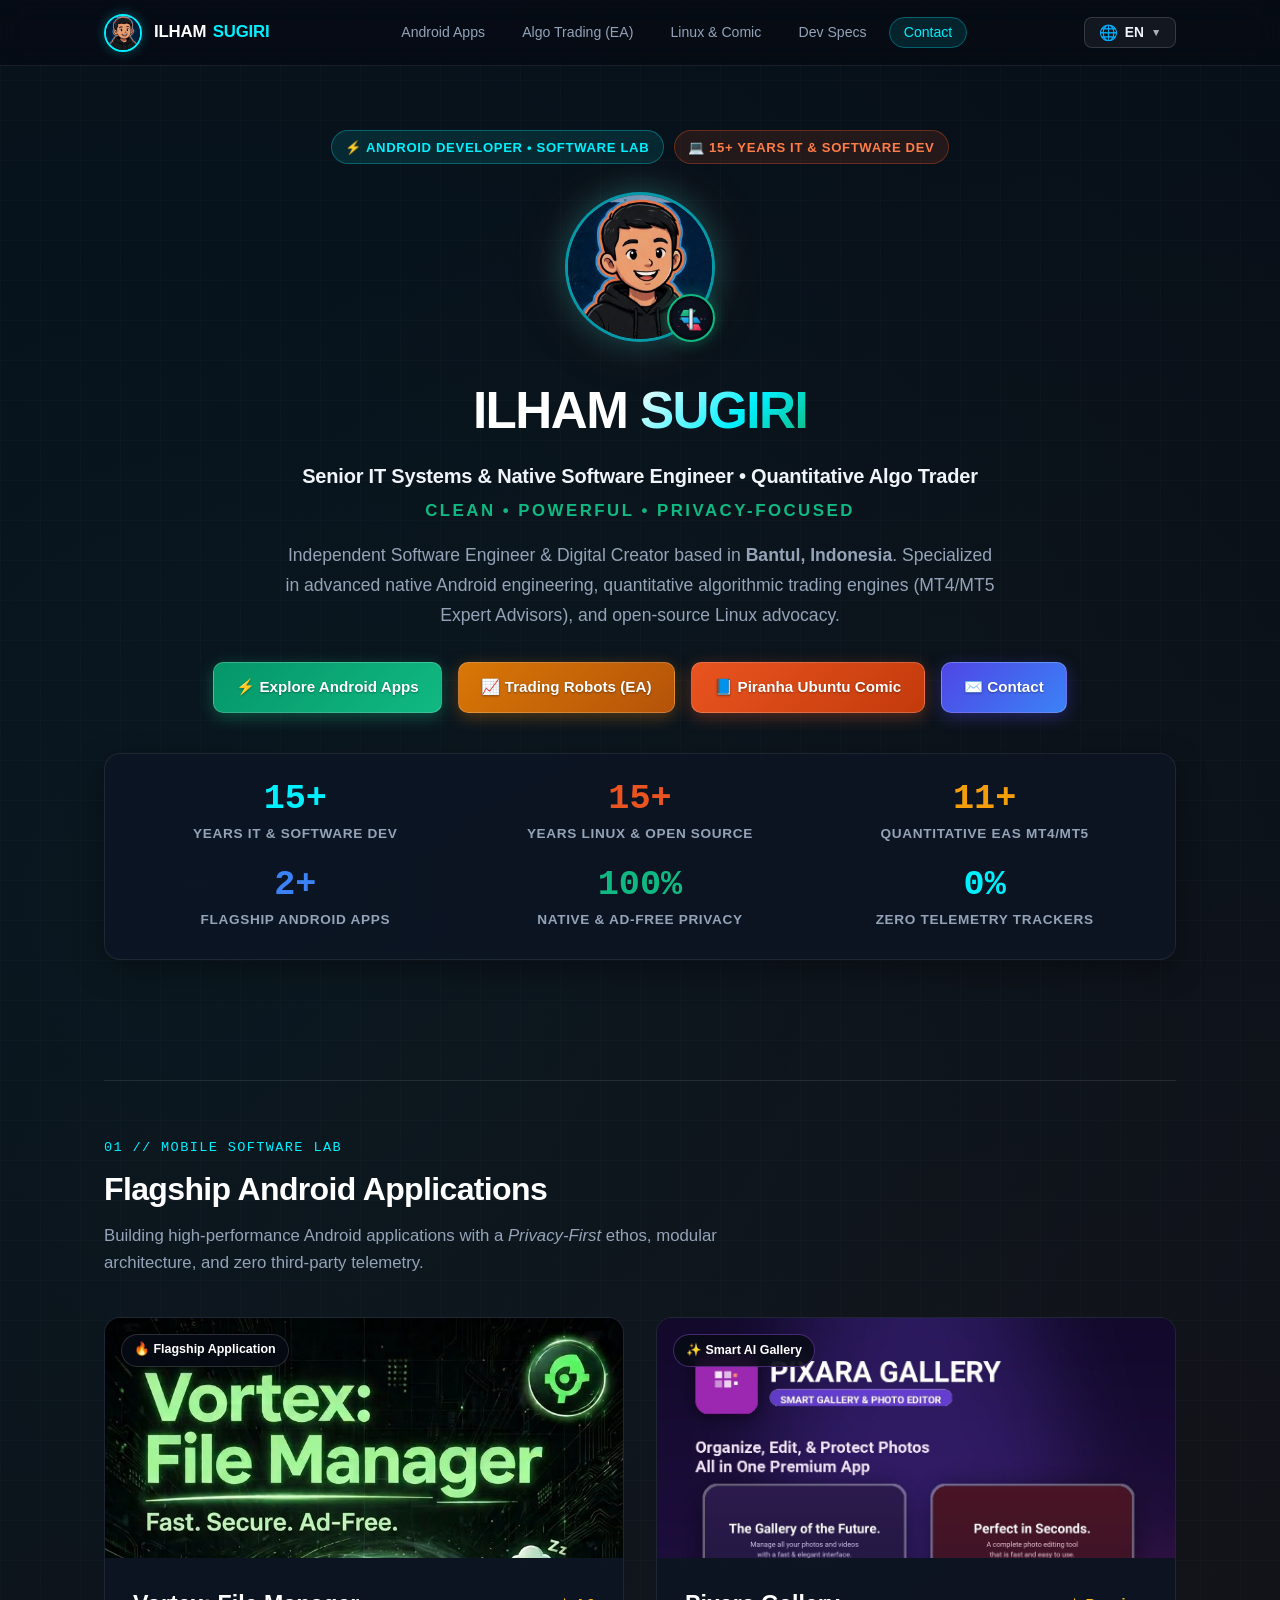
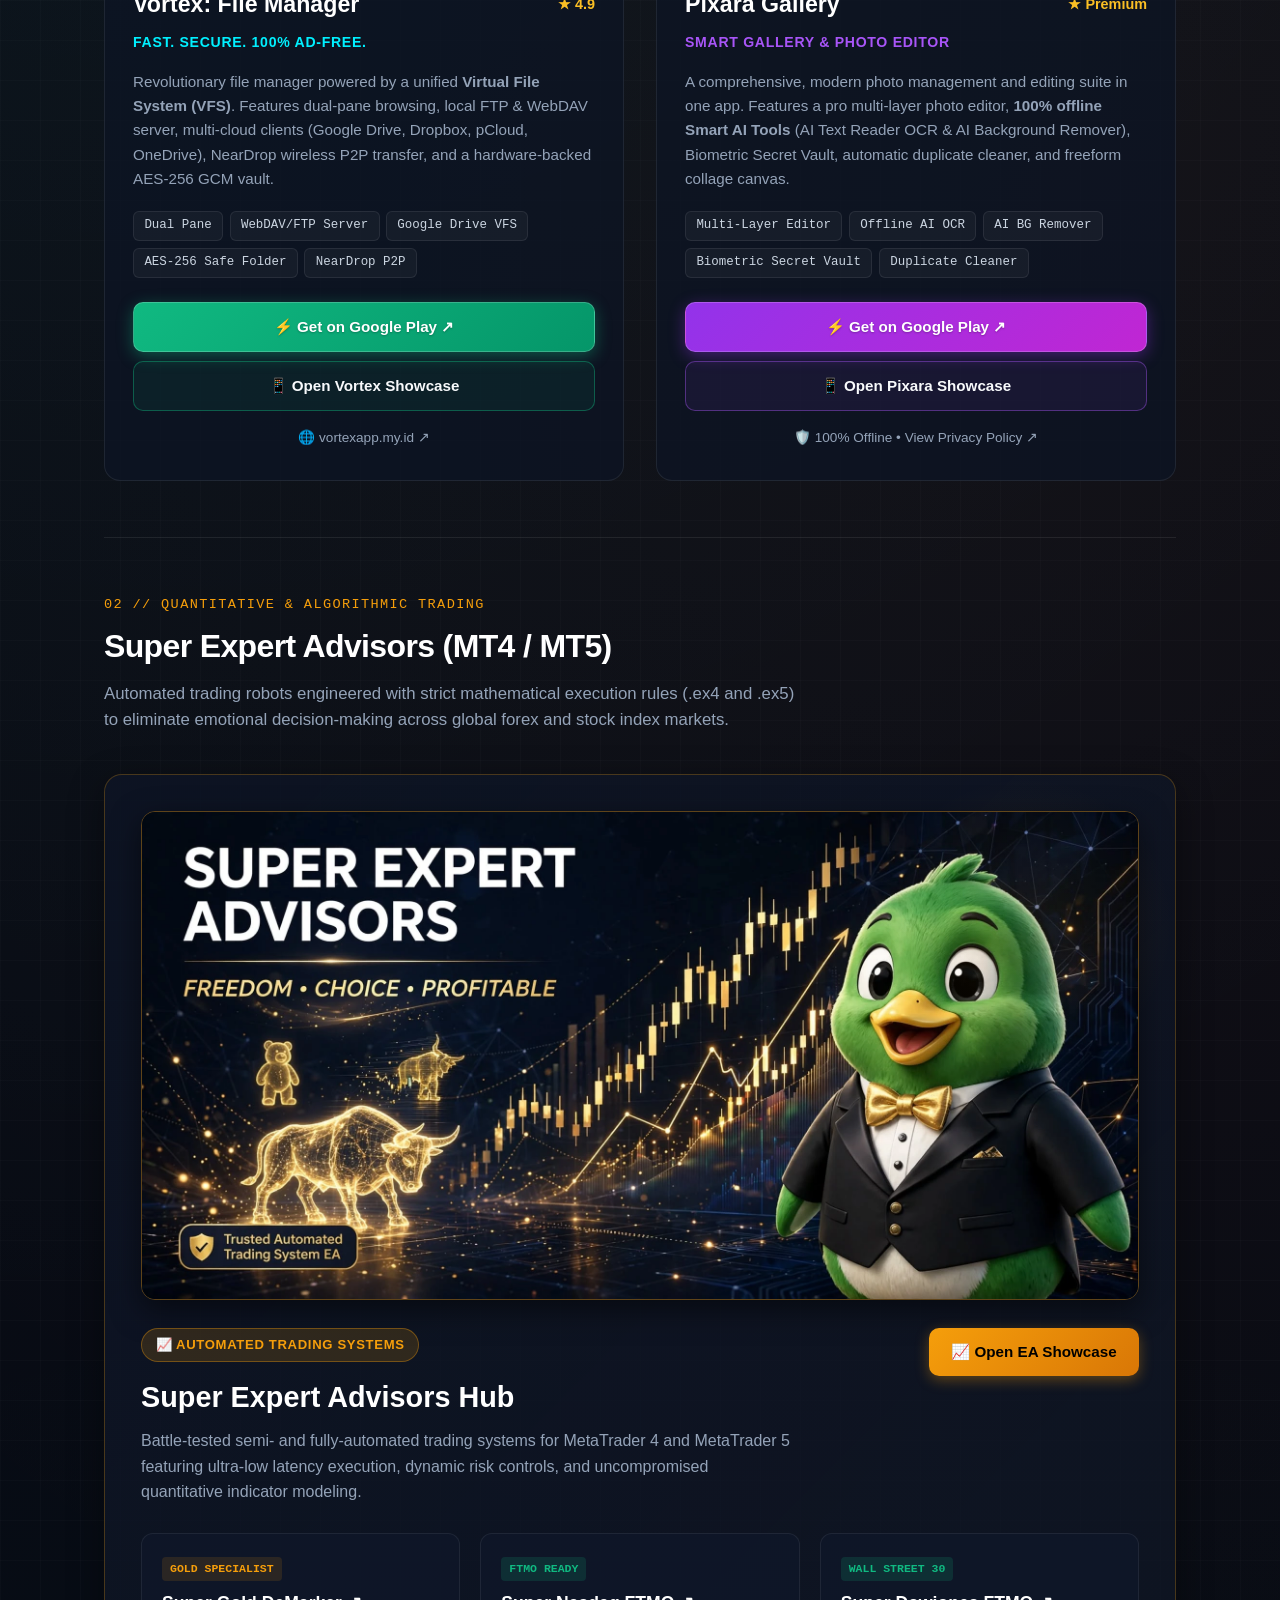
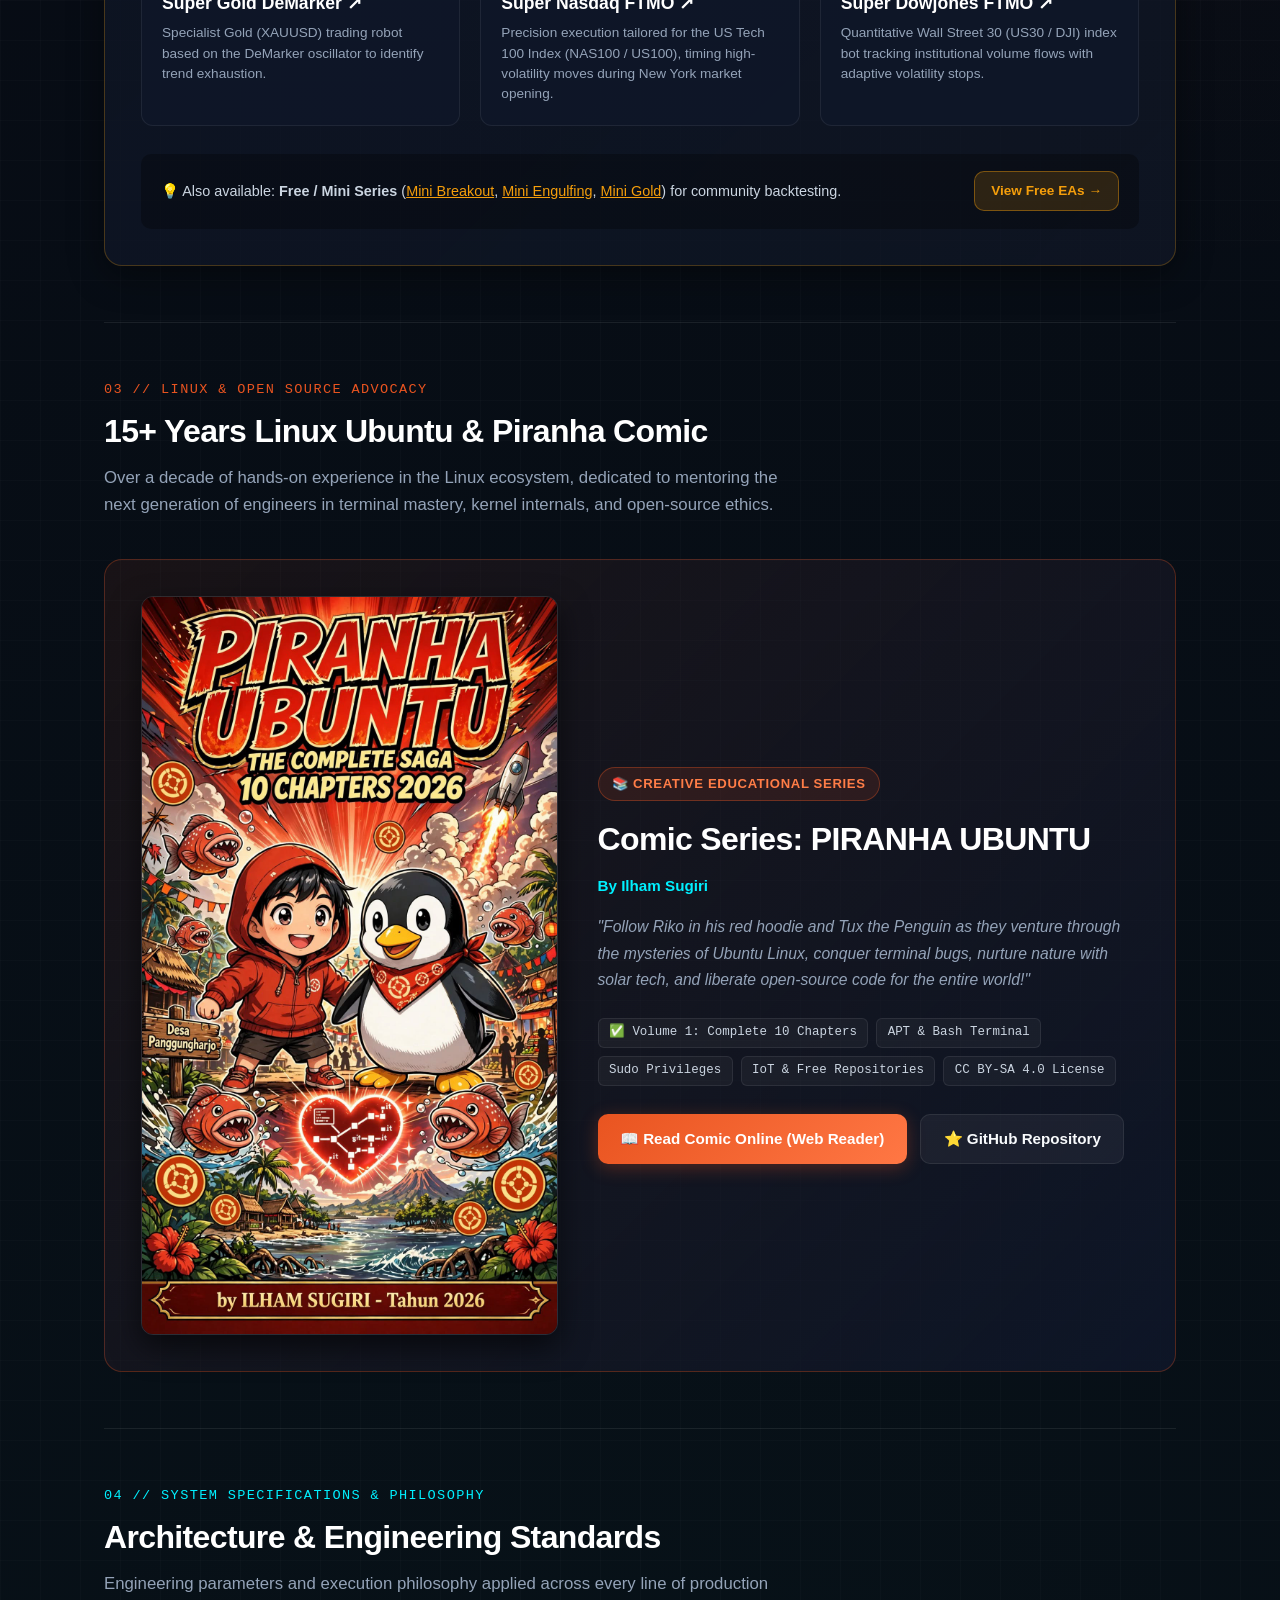
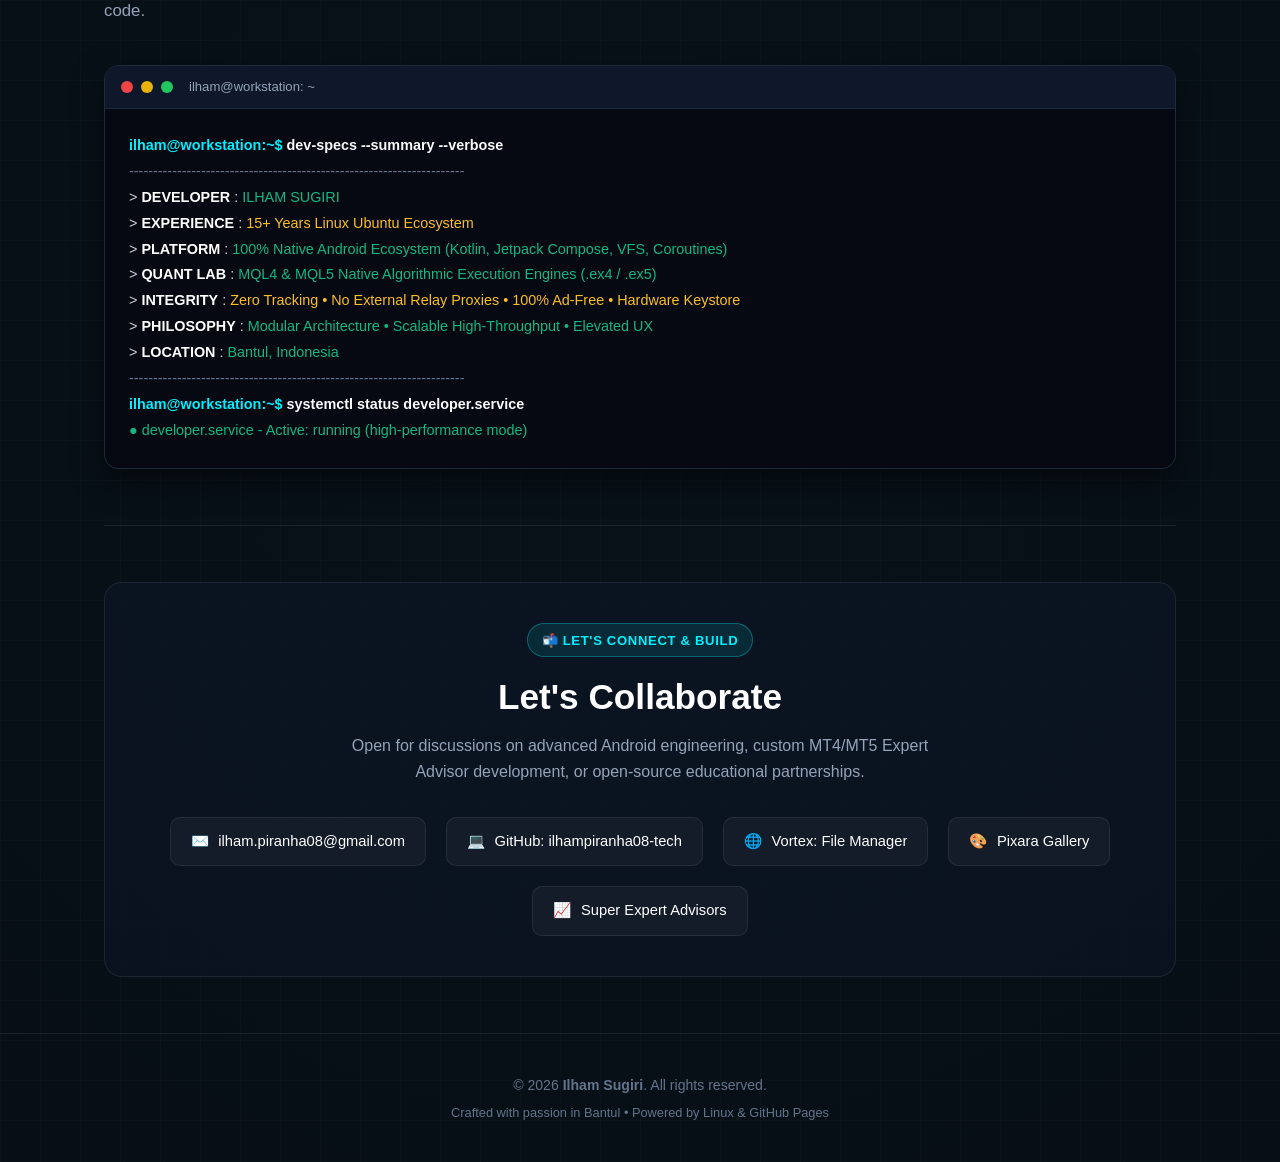
==== commit 403bd431: "feat(links): add direct links for free mini EAs and anchor to #mini-series" ====
--- a/index.html
+++ b/index.html
@@ -1129,9 +1129,9 @@
             </div>
 
             <div class="trading-card">
-                <!-- EA Banner clickable to superexpertadvisors/ -->
+                <!-- EA Banner clickable to superexpertadvisors.web.id -->
                 <div style="margin-bottom: 1.75rem; border-radius: 14px; overflow: hidden; border: 1px solid rgba(245, 158, 11, 0.35); box-shadow: 0 10px 30px rgba(0, 0, 0, 0.5);">
-                    <a href="superexpertadvisors/" title="Open Super Expert Advisors Showcase" style="display: block;">
+                    <a href="https://superexpertadvisors.web.id/" target="_blank" rel="noopener noreferrer" title="Open Super Expert Advisors Showcase" style="display: block;">
                         <img src="assets/banner_trading_ea.webp" alt="Super Expert Advisors — Freedom Choice Profitable" style="width: 100%; height: auto; display: block;">
                     </a>
                 </div>
@@ -1147,7 +1147,7 @@
                         </p>
                     </div>
                     <div>
-                        <a href="superexpertadvisors/" class="btn" style="background: linear-gradient(135deg, #f59e0b 0%, #d97706 100%); color: #000; font-weight: 700; border: none; box-shadow: 0 4px 14px rgba(245, 158, 11, 0.35);" data-i18n="btn_ea_detail">
+                        <a href="https://superexpertadvisors.web.id/" target="_blank" rel="noopener noreferrer" class="btn" style="background: linear-gradient(135deg, #f59e0b 0%, #d97706 100%); color: #000; font-weight: 700; border: none; box-shadow: 0 4px 14px rgba(245, 158, 11, 0.35);" data-i18n="btn_ea_detail">
                             📈 Open EA Showcase
                         </a>
                     </div>
@@ -1156,27 +1156,27 @@
                 <div class="trading-products-grid">
                     <div class="ea-item">
                         <span class="ea-badge">GOLD SPECIALIST</span>
-                        <h4 class="ea-name"><a href="superexpertadvisors/super-gold-demarker/" style="color: inherit; text-decoration: none;">Super Gold DeMarker ↗</a></h4>
+                        <h4 class="ea-name"><a href="https://superexpertadvisors.web.id/super-gold-demarker/" target="_blank" rel="noopener noreferrer" style="color: inherit; text-decoration: none;">Super Gold DeMarker ↗</a></h4>
                         <p class="ea-desc" data-i18n="ea3_desc">Specialist Gold (XAUUSD) trading robot based on the DeMarker oscillator to identify trend exhaustion.</p>
                     </div>
                     <div class="ea-item">
                         <span class="ea-badge" style="background: rgba(16, 185, 129, 0.15); border-color: rgba(16, 185, 129, 0.4); color: #10b981;">FTMO READY</span>
-                        <h4 class="ea-name"><a href="superexpertadvisors/super-nasdaq/" style="color: inherit; text-decoration: none;">Super Nasdaq FTMO ↗</a></h4>
+                        <h4 class="ea-name"><a href="https://superexpertadvisors.web.id/super-nasdaq/" target="_blank" rel="noopener noreferrer" style="color: inherit; text-decoration: none;">Super Nasdaq FTMO ↗</a></h4>
                         <p class="ea-desc" data-i18n="prod_super_nasdaq_desc">Precision single-entry execution tailored for Nasdaq/US100 with proprietary Zeta Momentum, dynamic ATR(100) H1, and 1:2 Risk-Reward ratio.</p>
                     </div>
                     <div class="ea-item">
                         <span class="ea-badge" style="background: rgba(16, 185, 129, 0.15); border-color: rgba(16, 185, 129, 0.4); color: #10b981;">WALL STREET 30</span>
-                        <h4 class="ea-name"><a href="superexpertadvisors/super-dowjones/" style="color: inherit; text-decoration: none;">Super Dowjones FTMO ↗</a></h4>
+                        <h4 class="ea-name"><a href="https://superexpertadvisors.web.id/super-dowjones/" target="_blank" rel="noopener noreferrer" style="color: inherit; text-decoration: none;">Super Dowjones FTMO ↗</a></h4>
                         <p class="ea-desc" data-i18n="prod_super_dowjones_desc">Precision single-entry execution tailored for Dowjones/US30 with proprietary Zeta Momentum, dynamic ATR(100) H1, and 1:2 Risk-Reward ratio.</p>
                     </div>
                 </div>
 
                 <div style="background: rgba(0, 0, 0, 0.3); border-radius: 10px; padding: 1.1rem 1.25rem; display: flex; justify-content: space-between; align-items: center; flex-wrap: wrap; gap: 1rem;">
                     <span style="color: #cbd5e1; font-size: 0.9rem;" data-i18n="free_ea_note">
-                        💡 Also available: <strong>Free / Mini Series</strong> (Mini Breakout, Mini Engulfing, Mini Gold) for community backtesting.
+                        💡 Also available: <strong>Free / Mini Series</strong> (<a href="https://superexpertadvisors.web.id/mini-breakout/" target="_blank" rel="noopener noreferrer" style="color: var(--accent-gold); text-decoration: underline;">Mini Breakout</a>, <a href="https://superexpertadvisors.web.id/mini-engulfing/" target="_blank" rel="noopener noreferrer" style="color: var(--accent-gold); text-decoration: underline;">Mini Engulfing</a>, <a href="https://superexpertadvisors.web.id/mini-gold-demarker/" target="_blank" rel="noopener noreferrer" style="color: var(--accent-gold); text-decoration: underline;">Mini Gold</a>) for community backtesting.
                     </span>
-                    <a href="superexpertadvisors/" class="btn" style="background: rgba(245, 158, 11, 0.15); color: var(--accent-gold); border: 1px solid rgba(245, 158, 11, 0.4); padding: 0.5rem 1rem; font-size: 0.85rem;" data-i18n="btn_ea_detail">
-                        📈 Open EA Showcase →
+                    <a href="https://superexpertadvisors.web.id/#mini-series" target="_blank" rel="noopener noreferrer" class="btn" style="background: rgba(245, 158, 11, 0.15); color: var(--accent-gold); border: 1px solid rgba(245, 158, 11, 0.4); padding: 0.5rem 1rem; font-size: 0.85rem;" data-i18n="free_ea_link">
+                        📈 View Free EAs →
                     </a>
                 </div>
             </div>
@@ -1280,7 +1280,7 @@
                     <a href="pixara/" class="contact-item">
                         <span>🎨</span> Pixara Gallery
                     </a>
-                    <a href="superexpertadvisors/" class="contact-item">
+                    <a href="https://superexpertadvisors.web.id/" target="_blank" rel="noopener noreferrer" class="contact-item">
                         <span>📈</span> Super Expert Advisors
                     </a>
                 </div>
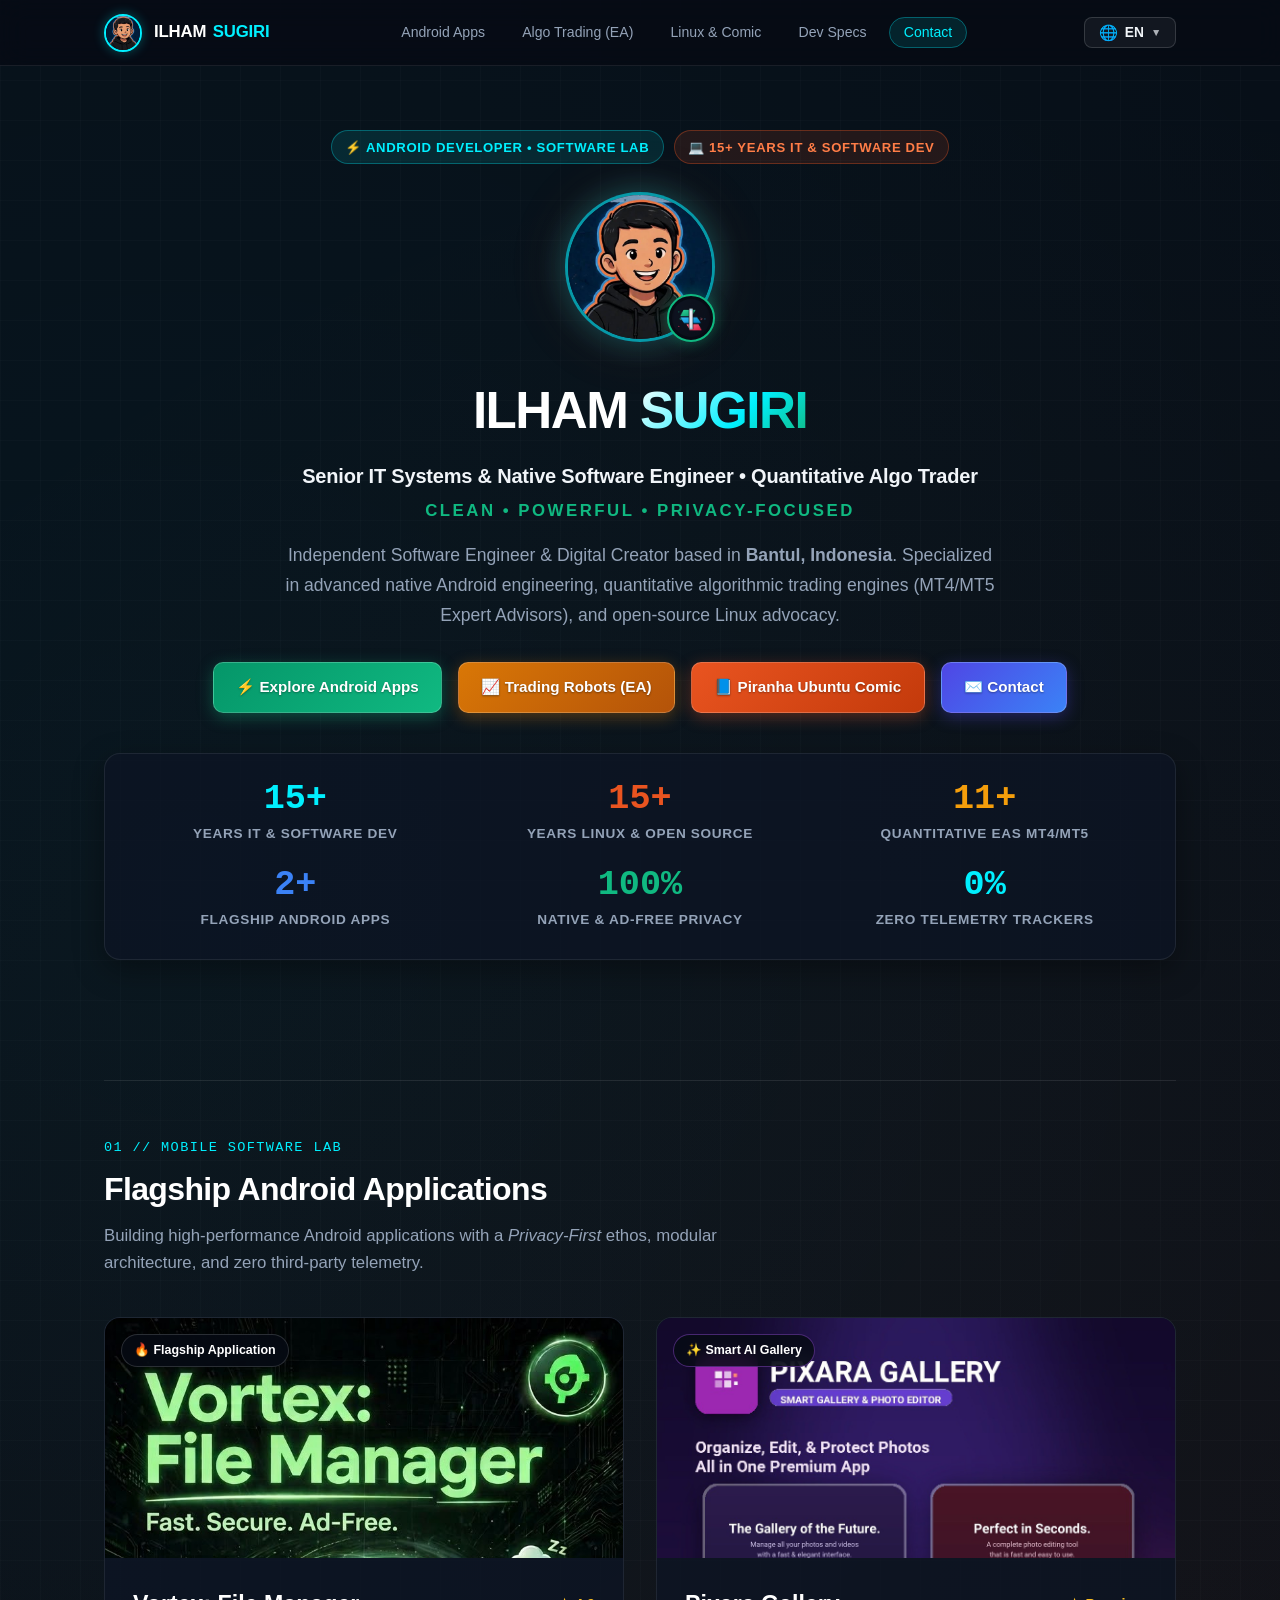
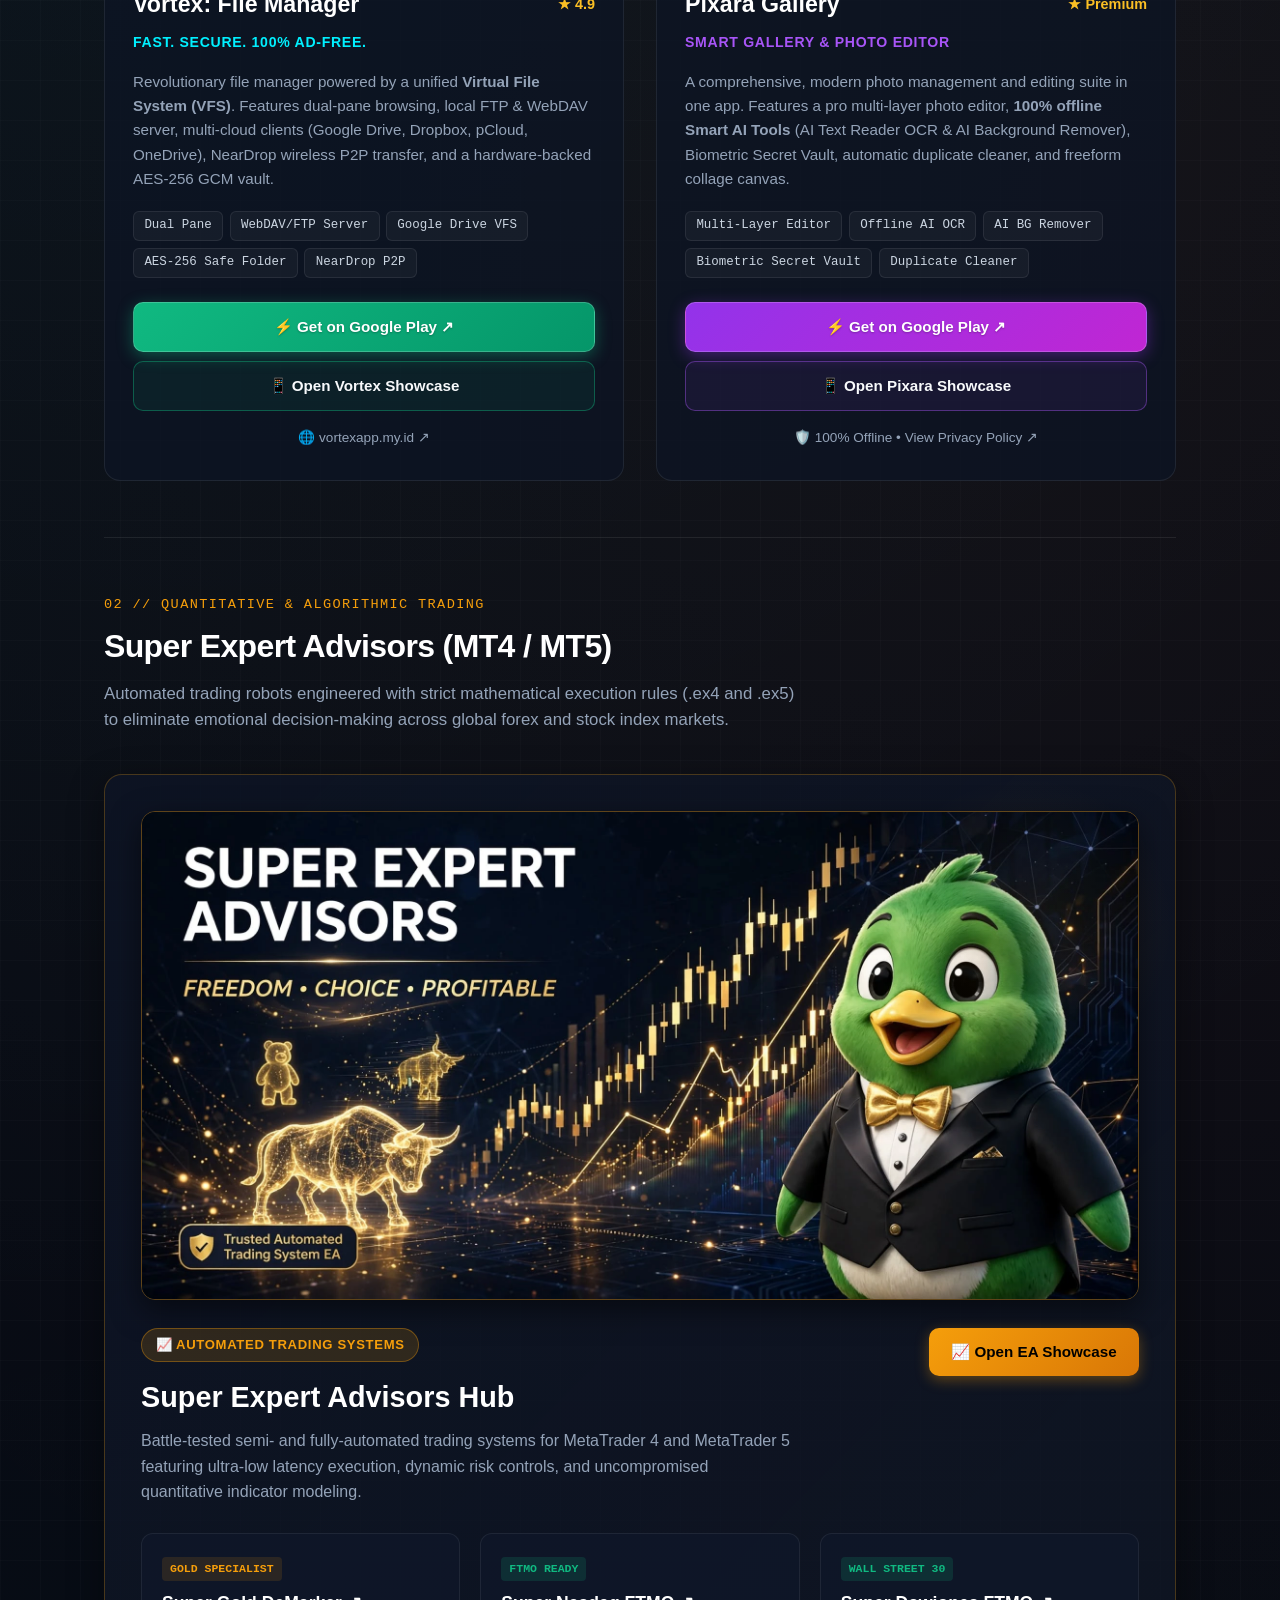
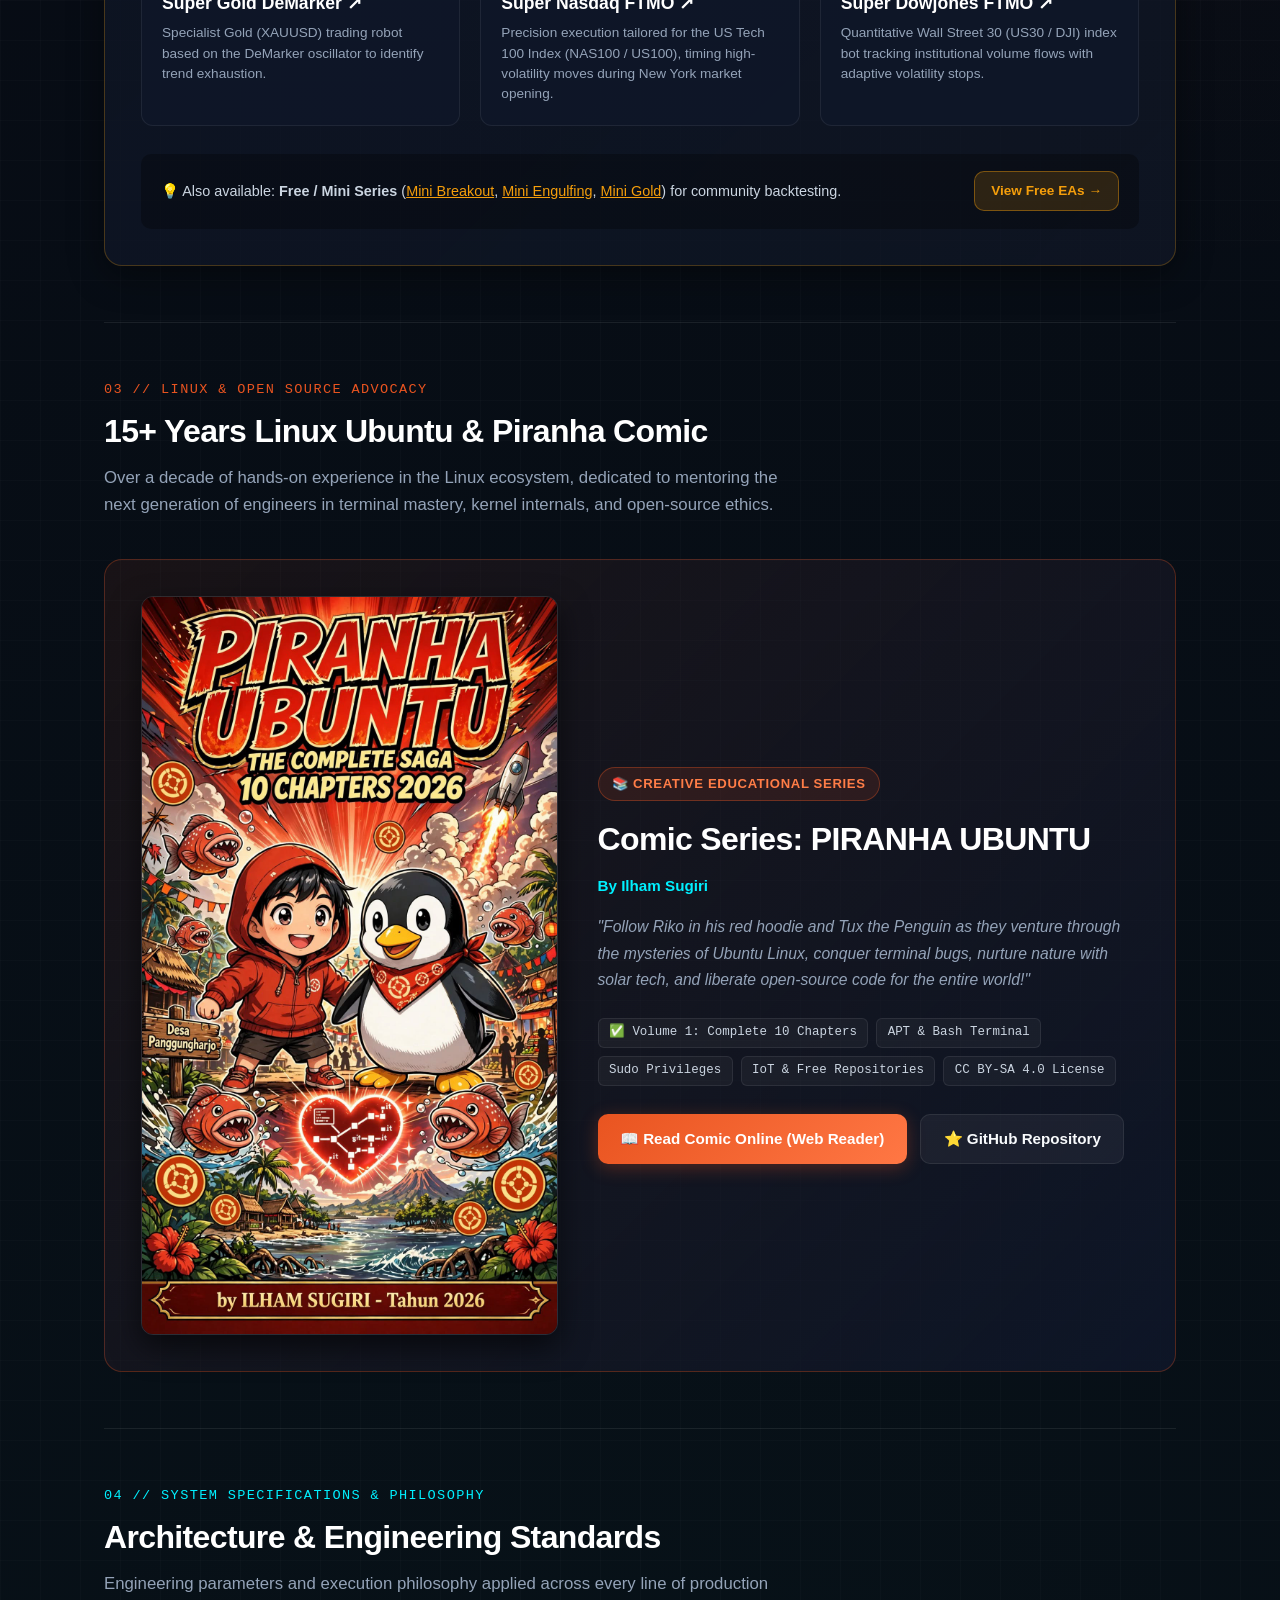
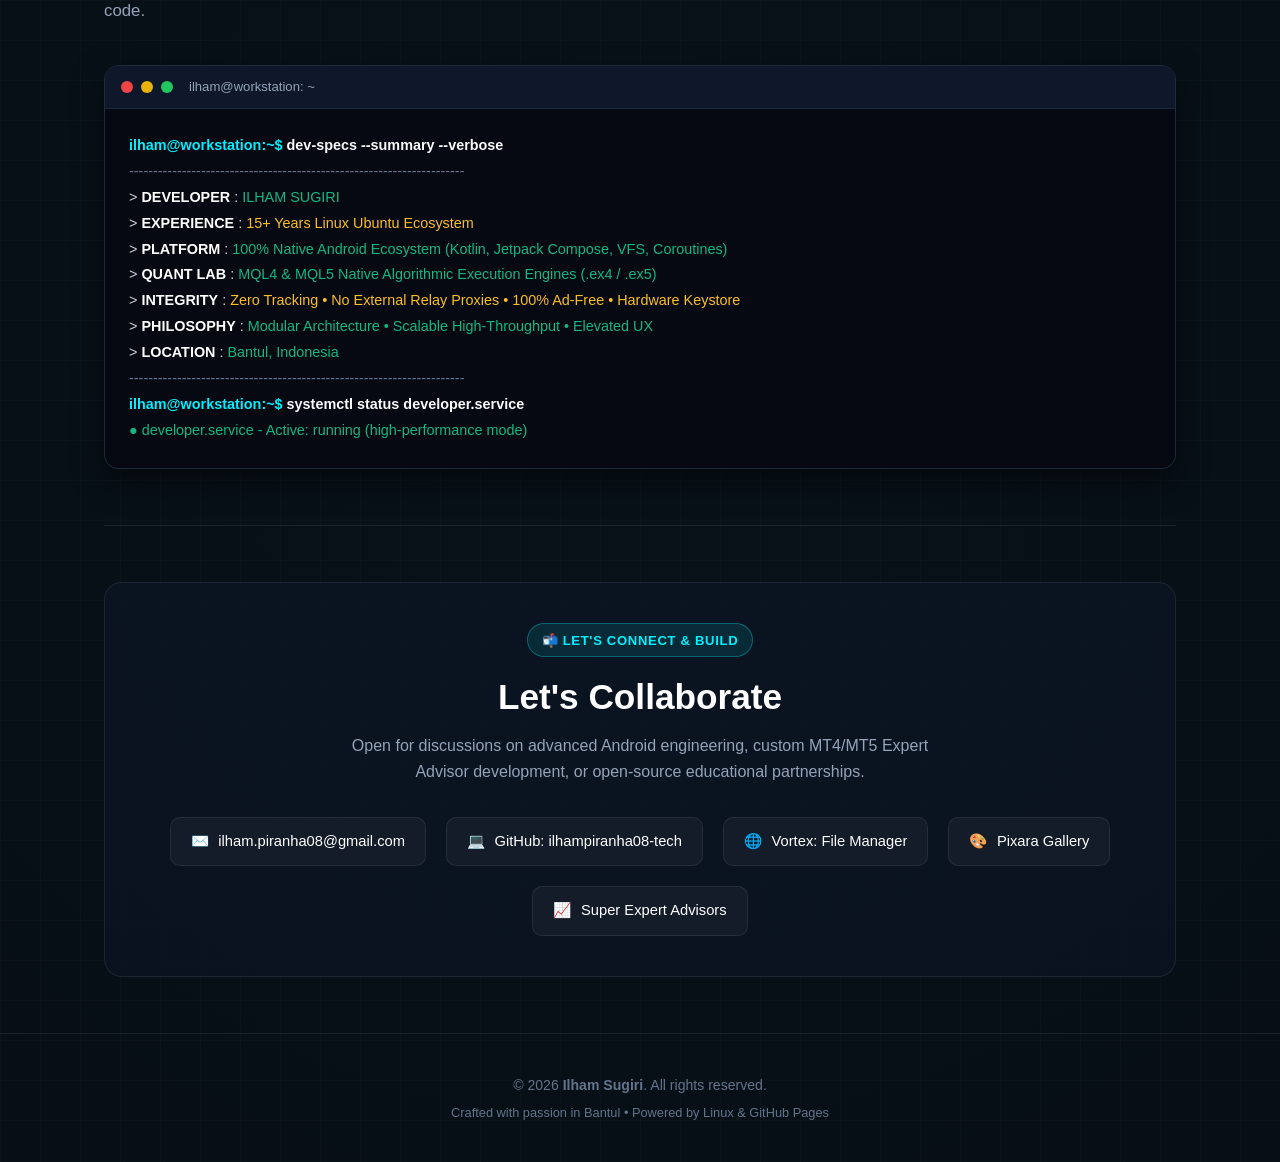
==== commit 426c9aa2: "feat(ui): add mobile hamburger navigation menu with smooth toggle" ====
--- a/index.html
+++ b/index.html
@@ -144,6 +144,157 @@
             color: #070b14 !important;
         }
 
+        .nav-actions {
+            display: flex;
+            align-items: center;
+            gap: 0.65rem;
+        }
+
+        /* HAMBURGER BUTTON */
+        .hamburger-btn {
+            display: none;
+            align-items: center;
+            justify-content: center;
+            flex-direction: column;
+            gap: 5px;
+            width: 38px;
+            height: 38px;
+            padding: 0;
+            background: rgba(255, 255, 255, 0.05);
+            border: 1px solid rgba(255, 255, 255, 0.15);
+            border-radius: 8px;
+            cursor: pointer;
+            transition: all 0.2s ease;
+            z-index: 101;
+        }
+
+        .hamburger-btn:hover {
+            background: rgba(6, 182, 212, 0.15);
+            border-color: #06b6d4;
+            transform: translateY(-1px);
+        }
+
+        .hamburger-btn .bar {
+            display: block;
+            width: 18px;
+            height: 2px;
+            background-color: #f1f5f9;
+            border-radius: 2px;
+            transition: transform 0.3s cubic-bezier(0.4, 0, 0.2, 1), opacity 0.2s ease, background-color 0.2s ease;
+            transform-origin: center;
+        }
+
+        .hamburger-btn.open .bar:nth-child(1) {
+            transform: translateY(7px) rotate(45deg);
+            background-color: var(--accent-cyan);
+        }
+
+        .hamburger-btn.open .bar:nth-child(2) {
+            opacity: 0;
+            transform: scaleX(0);
+        }
+
+        .hamburger-btn.open .bar:nth-child(3) {
+            transform: translateY(-7px) rotate(-45deg);
+            background-color: var(--accent-cyan);
+        }
+
+        /* MOBILE DROPDOWN MENU */
+        .mobile-menu {
+            position: absolute;
+            top: 100%;
+            left: 0;
+            width: 100%;
+            background: rgba(7, 11, 20, 0.95);
+            backdrop-filter: blur(16px);
+            -webkit-backdrop-filter: blur(16px);
+            border-bottom: 1px solid rgba(0, 240, 255, 0.15);
+            box-shadow: 0 10px 30px rgba(0, 0, 0, 0.8);
+            overflow: hidden;
+            max-height: 0;
+            opacity: 0;
+            visibility: hidden;
+            transform: translateY(-8px);
+            transition: max-height 0.35s cubic-bezier(0.16, 1, 0.3, 1),
+                        opacity 0.25s ease,
+                        transform 0.25s cubic-bezier(0.16, 1, 0.3, 1),
+                        visibility 0.35s;
+            pointer-events: none;
+            z-index: 99;
+        }
+
+        .mobile-menu.open {
+            max-height: 420px;
+            opacity: 1;
+            visibility: visible;
+            transform: translateY(0);
+            pointer-events: auto;
+        }
+
+        .mobile-menu-inner {
+            padding: 1rem 1.5rem 1.25rem;
+        }
+
+        .mobile-nav-list {
+            list-style: none;
+            display: flex;
+            flex-direction: column;
+            gap: 0.5rem;
+            margin: 0;
+            padding: 0;
+        }
+
+        .mobile-nav-link {
+            display: flex;
+            align-items: center;
+            gap: 0.85rem;
+            padding: 0.75rem 1rem;
+            border-radius: 10px;
+            color: #cbd5e1;
+            text-decoration: none;
+            font-size: 0.95rem;
+            font-weight: 600;
+            background: rgba(255, 255, 255, 0.02);
+            border: 1px solid rgba(255, 255, 255, 0.06);
+            transition: all 0.2s ease;
+        }
+
+        .mobile-nav-icon {
+            font-size: 1.15rem;
+            line-height: 1;
+            display: inline-flex;
+            align-items: center;
+            justify-content: center;
+            width: 24px;
+        }
+
+        .mobile-nav-link:hover,
+        .mobile-nav-link:active {
+            color: #fff;
+            background: rgba(0, 240, 255, 0.08);
+            border-color: rgba(0, 240, 255, 0.25);
+            transform: translateX(4px);
+        }
+
+        .mobile-nav-link.mobile-nav-cta {
+            background: rgba(0, 240, 255, 0.1);
+            color: var(--accent-cyan);
+            border-color: rgba(0, 240, 255, 0.3);
+            margin-top: 0.25rem;
+        }
+
+        .mobile-nav-link.mobile-nav-cta:hover,
+        .mobile-nav-link.mobile-nav-cta:active {
+            background: var(--accent-cyan);
+            color: #070b14;
+            border-color: var(--accent-cyan);
+            transform: translateX(4px);
+        }
+
+        section[id] {
+            scroll-margin-top: 75px;
+        }
+
         /* HERO SECTION */
         header.hero {
             padding: 4rem 0 3.5rem;
@@ -889,6 +1040,11 @@
         }
 
         /* RESPONSIVE */
+        @media (min-width: 769px) {
+            .hamburger-btn { display: none !important; }
+            .mobile-menu { display: none !important; }
+        }
+
         @media (max-width: 768px) {
             h1.hero-name { font-size: 2.4rem; }
             .hero-role { font-size: 1.05rem; }
@@ -897,7 +1053,8 @@
                 letter-spacing: 0.08em;
             }
             .hero-bio { font-size: 1rem; }
-            .nav-links { display: none; } /* Mobile simplified */
+            .nav-links { display: none !important; } /* Mobile simplified */
+            .hamburger-btn { display: flex !important; }
             .section-title { font-size: 1.65rem; }
             .stats-bar { grid-template-columns: 1fr 1fr; }
         }
@@ -909,6 +1066,9 @@
             }
             .hero-buttons { gap: 0.65rem; }
             .hero-buttons .btn { width: 100%; justify-content: center; }
+            .nav-actions { gap: 0.4rem; }
+            .lang-btn { padding: 0.4rem 0.65rem; font-size: 0.82rem; }
+            .hamburger-btn { width: 36px; height: 36px; }
         }
     </style>
     <link rel="stylesheet" href="assets/i18n.css">
@@ -930,32 +1090,78 @@
                 <li><a href="#contact" class="nav-cta" data-i18n="nav_contact">Contact</a></li>
             </ul>
 
-            <div class="lang-switch-wrapper">
-                <button class="lang-btn" id="langBtn" onclick="toggleLangDropdown(event)" aria-label="Select Language">
-                    <span class="globe-icon">🌐</span>
-                    <span id="currentLangLabel">EN</span>
-                    <span class="arrow-icon">▼</span>
+            <div class="nav-actions">
+                <div class="lang-switch-wrapper">
+                    <button class="lang-btn" id="langBtn" onclick="toggleLangDropdown(event)" aria-label="Select Language">
+                        <span class="globe-icon">🌐</span>
+                        <span id="currentLangLabel">EN</span>
+                        <span class="arrow-icon">▼</span>
+                    </button>
+                    <div class="lang-dropdown" id="langDropdown">
+                        <button class="lang-option active" id="opt-en" onclick="setLanguage('en')">
+                            <span class="flag">🇬🇧</span> English <span class="tag-badge">Default</span>
+                        </button>
+                        <button class="lang-option" id="opt-id" onclick="setLanguage('id')">
+                            <span class="flag">🇮🇩</span> Bahasa Indonesia
+                        </button>
+                        <button class="lang-option" id="opt-es" onclick="setLanguage('es')">
+                            <span class="flag">🇪🇸</span> Español
+                        </button>
+                        <button class="lang-option" id="opt-pt" onclick="setLanguage('pt')">
+                            <span class="flag">🇧🇷</span> Português (Brasil)
+                        </button>
+                        <button class="lang-option" id="opt-ru" onclick="setLanguage('ru')">
+                            <span class="flag">🇷🇺</span> Русский
+                        </button>
+                        <button class="lang-option" id="opt-hi" onclick="setLanguage('hi')">
+                            <span class="flag">🇮🇳</span> हिन्दी
+                        </button>
+                    </div>
+                </div>
+
+                <button class="hamburger-btn" id="hamburgerBtn" aria-label="Toggle navigation" aria-expanded="false" aria-controls="mobileMenu">
+                    <span class="bar"></span>
+                    <span class="bar"></span>
+                    <span class="bar"></span>
                 </button>
-                <div class="lang-dropdown" id="langDropdown">
-                    <button class="lang-option active" id="opt-en" onclick="setLanguage('en')">
-                        <span class="flag">🇬🇧</span> English <span class="tag-badge">Default</span>
-                    </button>
-                    <button class="lang-option" id="opt-id" onclick="setLanguage('id')">
-                        <span class="flag">🇮🇩</span> Bahasa Indonesia
-                    </button>
-                    <button class="lang-option" id="opt-es" onclick="setLanguage('es')">
-                        <span class="flag">🇪🇸</span> Español
-                    </button>
-                    <button class="lang-option" id="opt-pt" onclick="setLanguage('pt')">
-                        <span class="flag">🇧🇷</span> Português (Brasil)
-                    </button>
-                    <button class="lang-option" id="opt-ru" onclick="setLanguage('ru')">
-                        <span class="flag">🇷🇺</span> Русский
-                    </button>
-                    <button class="lang-option" id="opt-hi" onclick="setLanguage('hi')">
-                        <span class="flag">🇮🇳</span> हिन्दी
-                    </button>
-                </div>
+            </div>
+        </div>
+
+        <!-- MOBILE DROPDOWN MENU -->
+        <div class="mobile-menu" id="mobileMenu" aria-hidden="true">
+            <div class="container mobile-menu-inner">
+                <ul class="mobile-nav-list">
+                    <li>
+                        <a href="#apps" class="mobile-nav-link">
+                            <span class="mobile-nav-icon">📱</span>
+                            <span data-i18n="nav_apps">Android Apps</span>
+                        </a>
+                    </li>
+                    <li>
+                        <a href="#trading" class="mobile-nav-link">
+                            <span class="mobile-nav-icon">📈</span>
+                            <span data-i18n="nav_trading">Algo Trading (EA)</span>
+                        </a>
+                    </li>
+                    <li>
+                        <a href="#ubuntu" class="mobile-nav-link">
+                            <span class="mobile-nav-icon">🐧</span>
+                            <span data-i18n="nav_ubuntu">Linux & Comic</span>
+                        </a>
+                    </li>
+                    <li>
+                        <a href="#specs" class="mobile-nav-link">
+                            <span class="mobile-nav-icon">⚙️</span>
+                            <span data-i18n="nav_specs">Dev Specs</span>
+                        </a>
+                    </li>
+                    <li>
+                        <a href="#contact" class="mobile-nav-link mobile-nav-cta">
+                            <span class="mobile-nav-icon">📬</span>
+                            <span data-i18n="nav_contact">Contact</span>
+                        </a>
+                    </li>
+                </ul>
             </div>
         </div>
     </nav>
@@ -1305,5 +1511,81 @@
     <script src="assets/i18n/pixara.js"></script>
     <script src="assets/i18n/ea.js"></script>
     <script src="assets/i18n.js"></script>
+
+    <!-- MOBILE NAVIGATION CONTROLLER -->
+    <script>
+        (function() {
+            const hamburgerBtn = document.getElementById('hamburgerBtn');
+            const mobileMenu = document.getElementById('mobileMenu');
+            if (!hamburgerBtn || !mobileMenu) return;
+
+            function openMobileMenu() {
+                hamburgerBtn.classList.add('open');
+                hamburgerBtn.setAttribute('aria-expanded', 'true');
+                mobileMenu.classList.add('open');
+                mobileMenu.setAttribute('aria-hidden', 'false');
+            }
+
+            function closeMobileMenu() {
+                hamburgerBtn.classList.remove('open');
+                hamburgerBtn.setAttribute('aria-expanded', 'false');
+                mobileMenu.classList.remove('open');
+                mobileMenu.setAttribute('aria-hidden', 'true');
+            }
+
+            function toggleMobileMenu(e) {
+                if (e) e.stopPropagation();
+                if (typeof closeLangDropdown === 'function') {
+                    closeLangDropdown();
+                }
+                if (mobileMenu.classList.contains('open')) {
+                    closeMobileMenu();
+                } else {
+                    openMobileMenu();
+                }
+            }
+
+            hamburgerBtn.addEventListener('click', toggleMobileMenu);
+
+            // Auto-close menu on link click and smooth scroll
+            mobileMenu.querySelectorAll('.mobile-nav-link').forEach(link => {
+                link.addEventListener('click', function(e) {
+                    closeMobileMenu();
+                    const targetId = this.getAttribute('href');
+                    if (targetId && targetId.startsWith('#')) {
+                        const targetEl = document.querySelector(targetId);
+                        if (targetEl) {
+                            e.preventDefault();
+                            targetEl.scrollIntoView({ behavior: 'smooth' });
+                        }
+                    }
+                });
+            });
+
+            // Close on click outside
+            document.addEventListener('click', function(e) {
+                if (!mobileMenu.contains(e.target) && !hamburgerBtn.contains(e.target)) {
+                    closeMobileMenu();
+                }
+            });
+
+            // Close on Escape key
+            document.addEventListener('keydown', function(e) {
+                if (e.key === 'Escape') {
+                    closeMobileMenu();
+                }
+            });
+
+            // Close mobile menu if language button is clicked
+            const langBtn = document.getElementById('langBtn');
+            if (langBtn) {
+                langBtn.addEventListener('click', function() {
+                    closeMobileMenu();
+                });
+            }
+
+            window.closeMobileMenu = closeMobileMenu;
+        })();
+    </script>
 </body>
 </html>
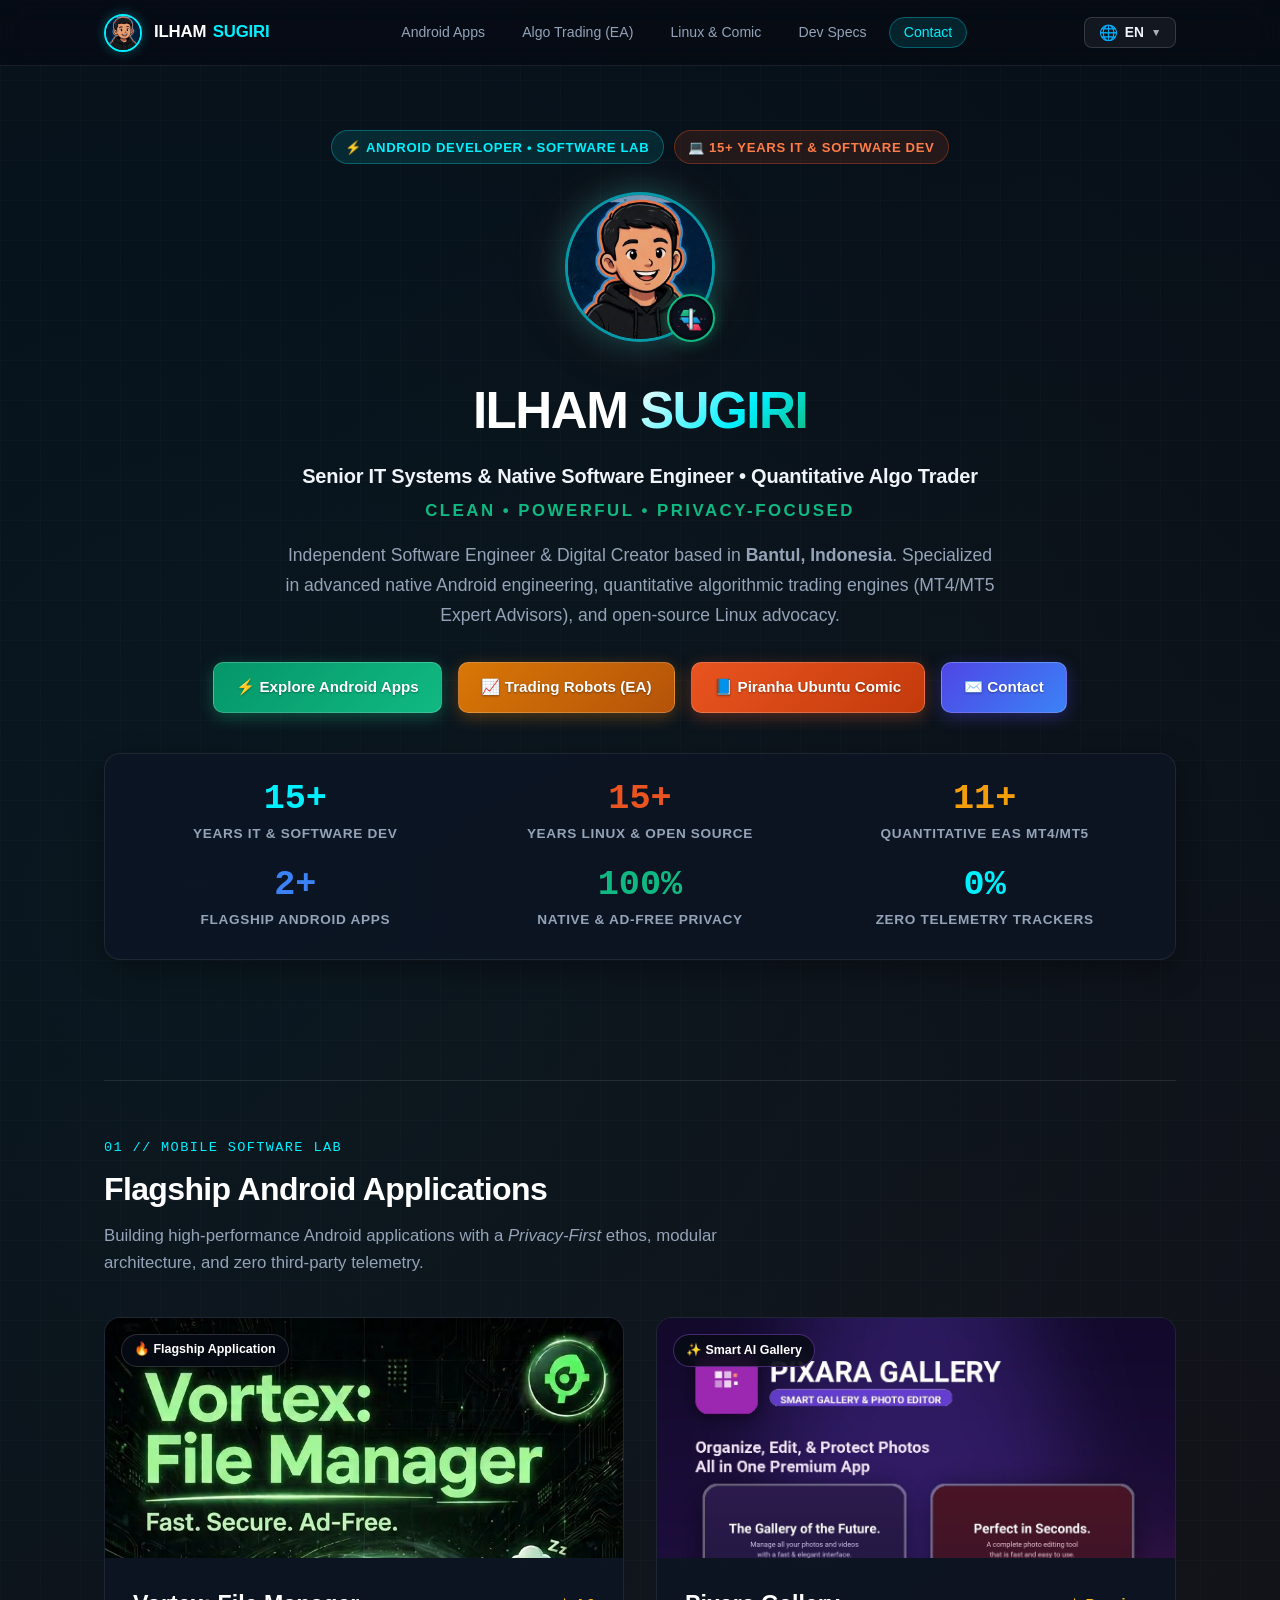
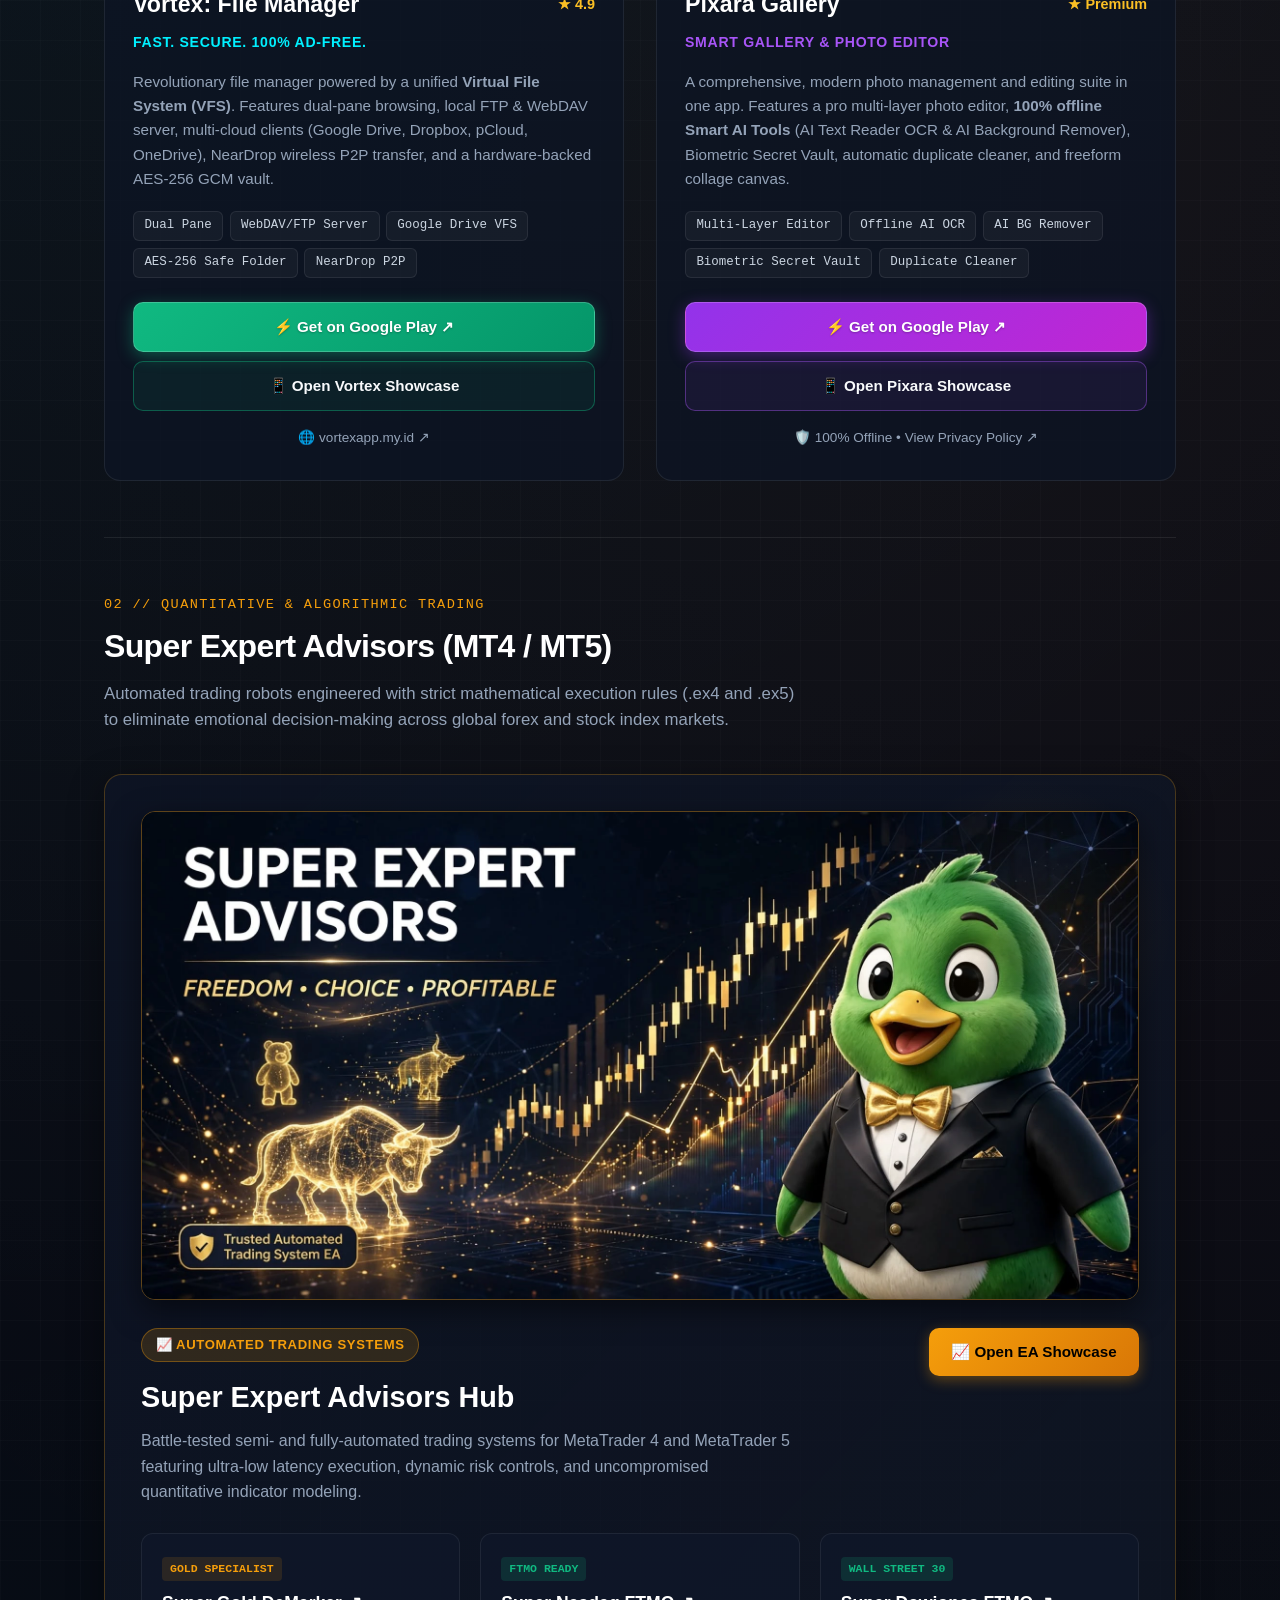
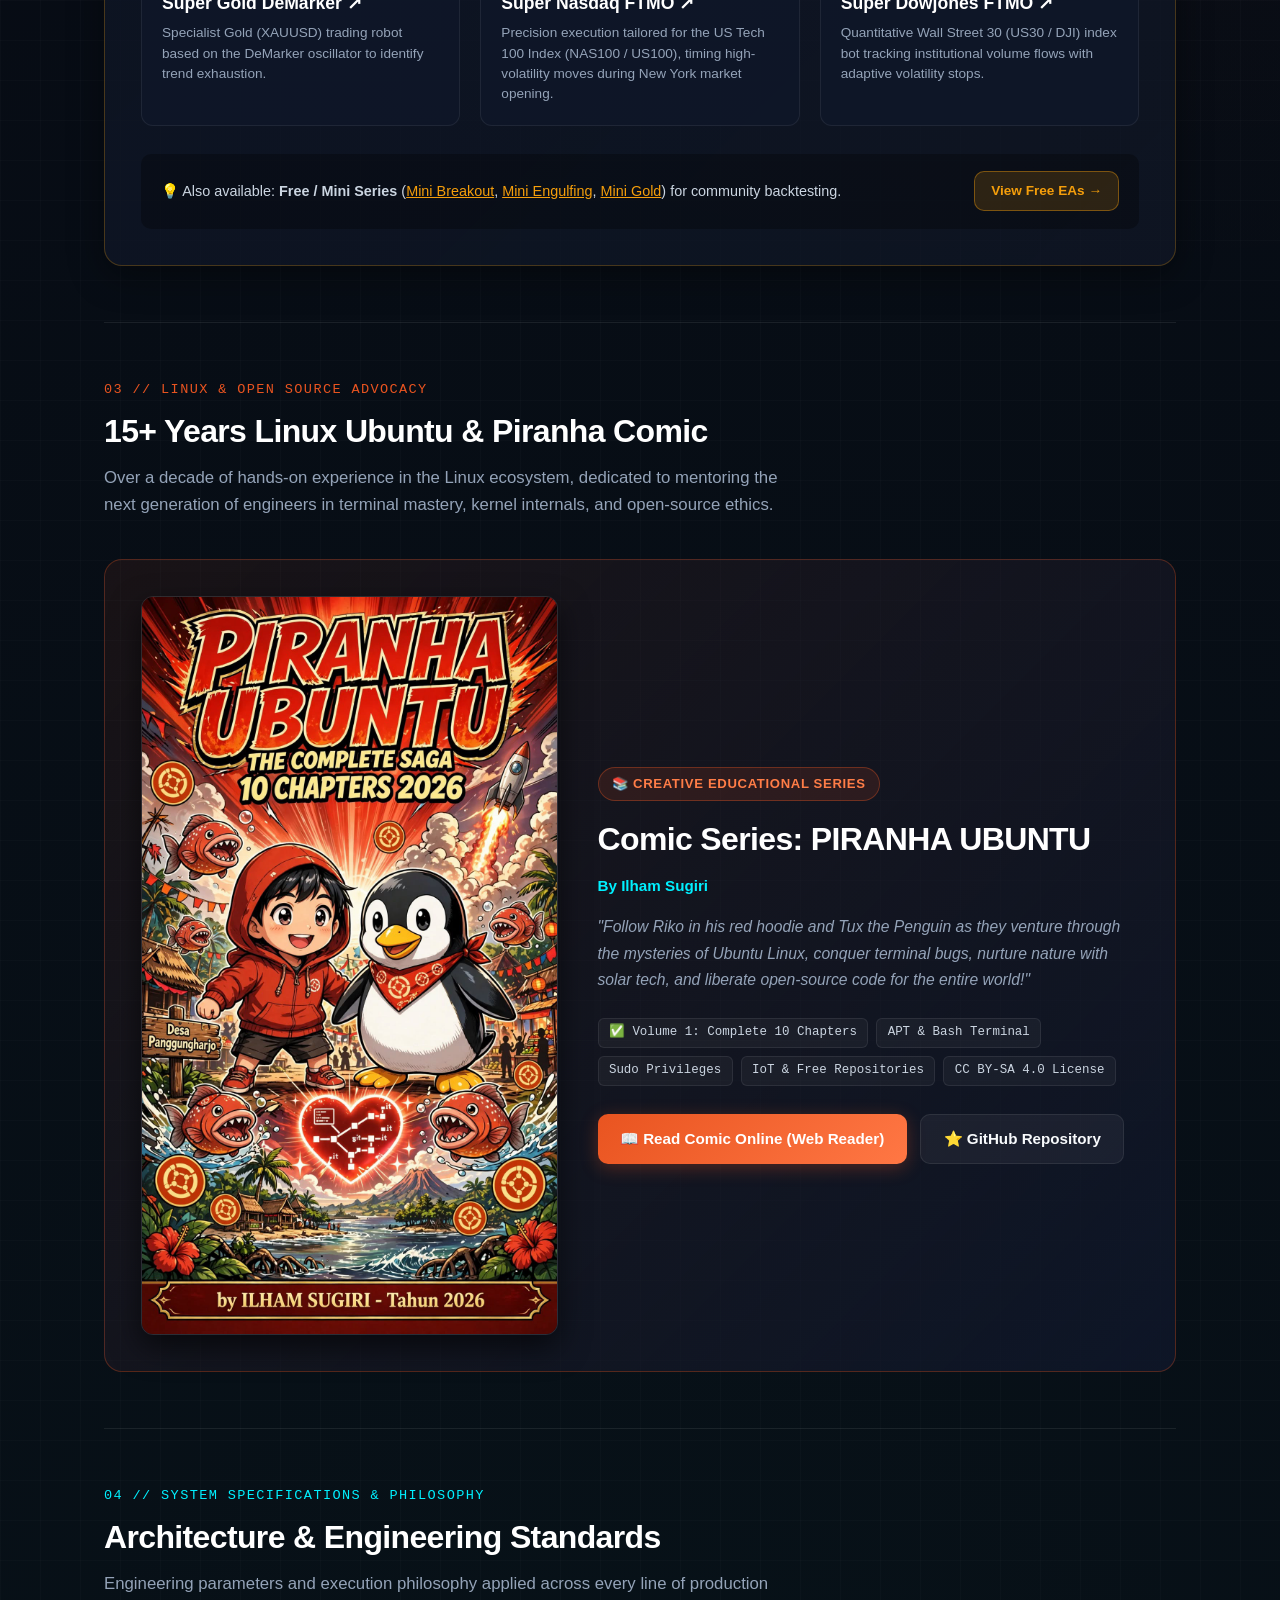
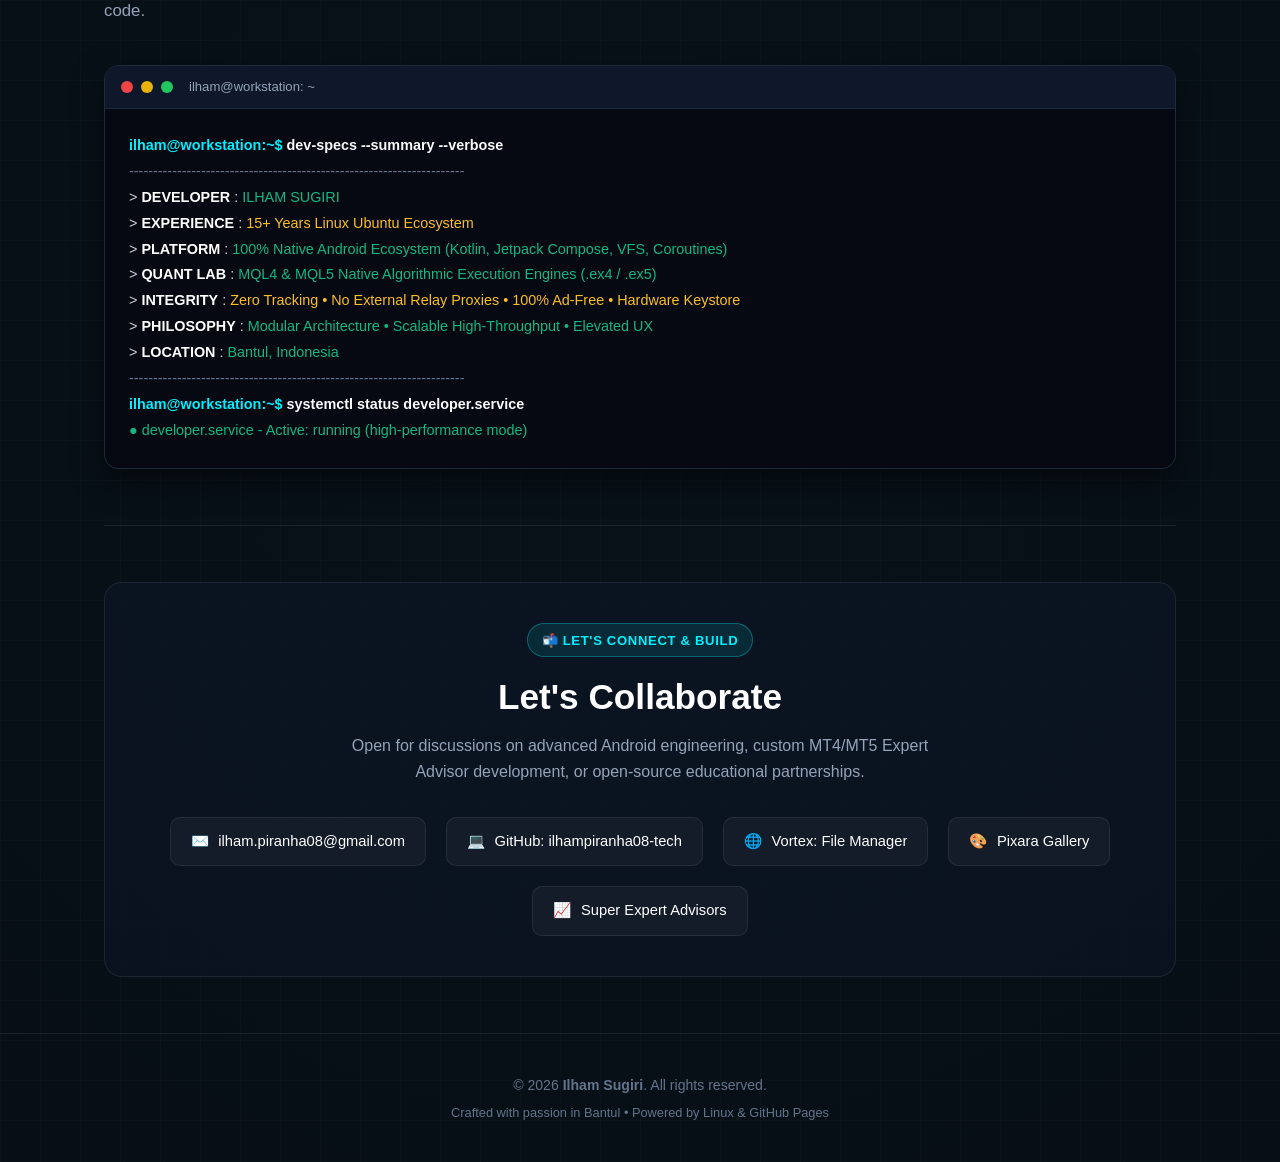
==== commit 418552d5: "fix(ea): keep all Super Expert Advisor links internal to main domain" ====
--- a/index.html
+++ b/index.html
@@ -1335,9 +1335,9 @@
             </div>
 
             <div class="trading-card">
-                <!-- EA Banner clickable to superexpertadvisors.web.id -->
+                <!-- EA Banner clickable to superexpertadvisors/ -->
                 <div style="margin-bottom: 1.75rem; border-radius: 14px; overflow: hidden; border: 1px solid rgba(245, 158, 11, 0.35); box-shadow: 0 10px 30px rgba(0, 0, 0, 0.5);">
-                    <a href="https://superexpertadvisors.web.id/" target="_blank" rel="noopener noreferrer" title="Open Super Expert Advisors Showcase" style="display: block;">
+                    <a href="superexpertadvisors/" title="Open Super Expert Advisors Showcase" style="display: block;">
                         <img src="assets/banner_trading_ea.webp" alt="Super Expert Advisors — Freedom Choice Profitable" style="width: 100%; height: auto; display: block;">
                     </a>
                 </div>
@@ -1353,7 +1353,7 @@
                         </p>
                     </div>
                     <div>
-                        <a href="https://superexpertadvisors.web.id/" target="_blank" rel="noopener noreferrer" class="btn" style="background: linear-gradient(135deg, #f59e0b 0%, #d97706 100%); color: #000; font-weight: 700; border: none; box-shadow: 0 4px 14px rgba(245, 158, 11, 0.35);" data-i18n="btn_ea_detail">
+                        <a href="superexpertadvisors/" class="btn" style="background: linear-gradient(135deg, #f59e0b 0%, #d97706 100%); color: #000; font-weight: 700; border: none; box-shadow: 0 4px 14px rgba(245, 158, 11, 0.35);" data-i18n="btn_ea_detail">
                             📈 Open EA Showcase
                         </a>
                     </div>
@@ -1362,26 +1362,26 @@
                 <div class="trading-products-grid">
                     <div class="ea-item">
                         <span class="ea-badge">GOLD SPECIALIST</span>
-                        <h4 class="ea-name"><a href="https://superexpertadvisors.web.id/super-gold-demarker/" target="_blank" rel="noopener noreferrer" style="color: inherit; text-decoration: none;">Super Gold DeMarker ↗</a></h4>
+                        <h4 class="ea-name"><a href="superexpertadvisors/super-gold-demarker/" style="color: inherit; text-decoration: none;">Super Gold DeMarker ↗</a></h4>
                         <p class="ea-desc" data-i18n="ea3_desc">Specialist Gold (XAUUSD) trading robot based on the DeMarker oscillator to identify trend exhaustion.</p>
                     </div>
                     <div class="ea-item">
                         <span class="ea-badge" style="background: rgba(16, 185, 129, 0.15); border-color: rgba(16, 185, 129, 0.4); color: #10b981;">FTMO READY</span>
-                        <h4 class="ea-name"><a href="https://superexpertadvisors.web.id/super-nasdaq/" target="_blank" rel="noopener noreferrer" style="color: inherit; text-decoration: none;">Super Nasdaq FTMO ↗</a></h4>
+                        <h4 class="ea-name"><a href="superexpertadvisors/super-nasdaq/" style="color: inherit; text-decoration: none;">Super Nasdaq FTMO ↗</a></h4>
                         <p class="ea-desc" data-i18n="prod_super_nasdaq_desc">Precision single-entry execution tailored for Nasdaq/US100 with proprietary Zeta Momentum, dynamic ATR(100) H1, and 1:2 Risk-Reward ratio.</p>
                     </div>
                     <div class="ea-item">
                         <span class="ea-badge" style="background: rgba(16, 185, 129, 0.15); border-color: rgba(16, 185, 129, 0.4); color: #10b981;">WALL STREET 30</span>
-                        <h4 class="ea-name"><a href="https://superexpertadvisors.web.id/super-dowjones/" target="_blank" rel="noopener noreferrer" style="color: inherit; text-decoration: none;">Super Dowjones FTMO ↗</a></h4>
+                        <h4 class="ea-name"><a href="superexpertadvisors/super-dowjones/" style="color: inherit; text-decoration: none;">Super Dowjones FTMO ↗</a></h4>
                         <p class="ea-desc" data-i18n="prod_super_dowjones_desc">Precision single-entry execution tailored for Dowjones/US30 with proprietary Zeta Momentum, dynamic ATR(100) H1, and 1:2 Risk-Reward ratio.</p>
                     </div>
                 </div>
 
                 <div style="background: rgba(0, 0, 0, 0.3); border-radius: 10px; padding: 1.1rem 1.25rem; display: flex; justify-content: space-between; align-items: center; flex-wrap: wrap; gap: 1rem;">
                     <span style="color: #cbd5e1; font-size: 0.9rem;" data-i18n="free_ea_note">
-                        💡 Also available: <strong>Free / Mini Series</strong> (<a href="https://superexpertadvisors.web.id/mini-breakout/" target="_blank" rel="noopener noreferrer" style="color: var(--accent-gold); text-decoration: underline;">Mini Breakout</a>, <a href="https://superexpertadvisors.web.id/mini-engulfing/" target="_blank" rel="noopener noreferrer" style="color: var(--accent-gold); text-decoration: underline;">Mini Engulfing</a>, <a href="https://superexpertadvisors.web.id/mini-gold-demarker/" target="_blank" rel="noopener noreferrer" style="color: var(--accent-gold); text-decoration: underline;">Mini Gold</a>) for community backtesting.
+                        💡 Also available: <strong>Free / Mini Series</strong> (<a href="superexpertadvisors/mini-breakout/" style="color: var(--accent-gold); text-decoration: underline;">Mini Breakout</a>, <a href="superexpertadvisors/mini-engulfing/" style="color: var(--accent-gold); text-decoration: underline;">Mini Engulfing</a>, <a href="superexpertadvisors/mini-gold-demarker/" style="color: var(--accent-gold); text-decoration: underline;">Mini Gold</a>) for community backtesting.
                     </span>
-                    <a href="https://superexpertadvisors.web.id/#mini-series" target="_blank" rel="noopener noreferrer" class="btn" style="background: rgba(245, 158, 11, 0.15); color: var(--accent-gold); border: 1px solid rgba(245, 158, 11, 0.4); padding: 0.5rem 1rem; font-size: 0.85rem;" data-i18n="free_ea_link">
+                    <a href="superexpertadvisors/#mini-series" class="btn" style="background: rgba(245, 158, 11, 0.15); color: var(--accent-gold); border: 1px solid rgba(245, 158, 11, 0.4); padding: 0.5rem 1rem; font-size: 0.85rem;" data-i18n="free_ea_link">
                         📈 View Free EAs →
                     </a>
                 </div>
@@ -1486,7 +1486,7 @@
                     <a href="pixara/" class="contact-item">
                         <span>🎨</span> Pixara Gallery
                     </a>
-                    <a href="https://superexpertadvisors.web.id/" target="_blank" rel="noopener noreferrer" class="contact-item">
+                    <a href="superexpertadvisors/" class="contact-item">
                         <span>📈</span> Super Expert Advisors
                     </a>
                 </div>
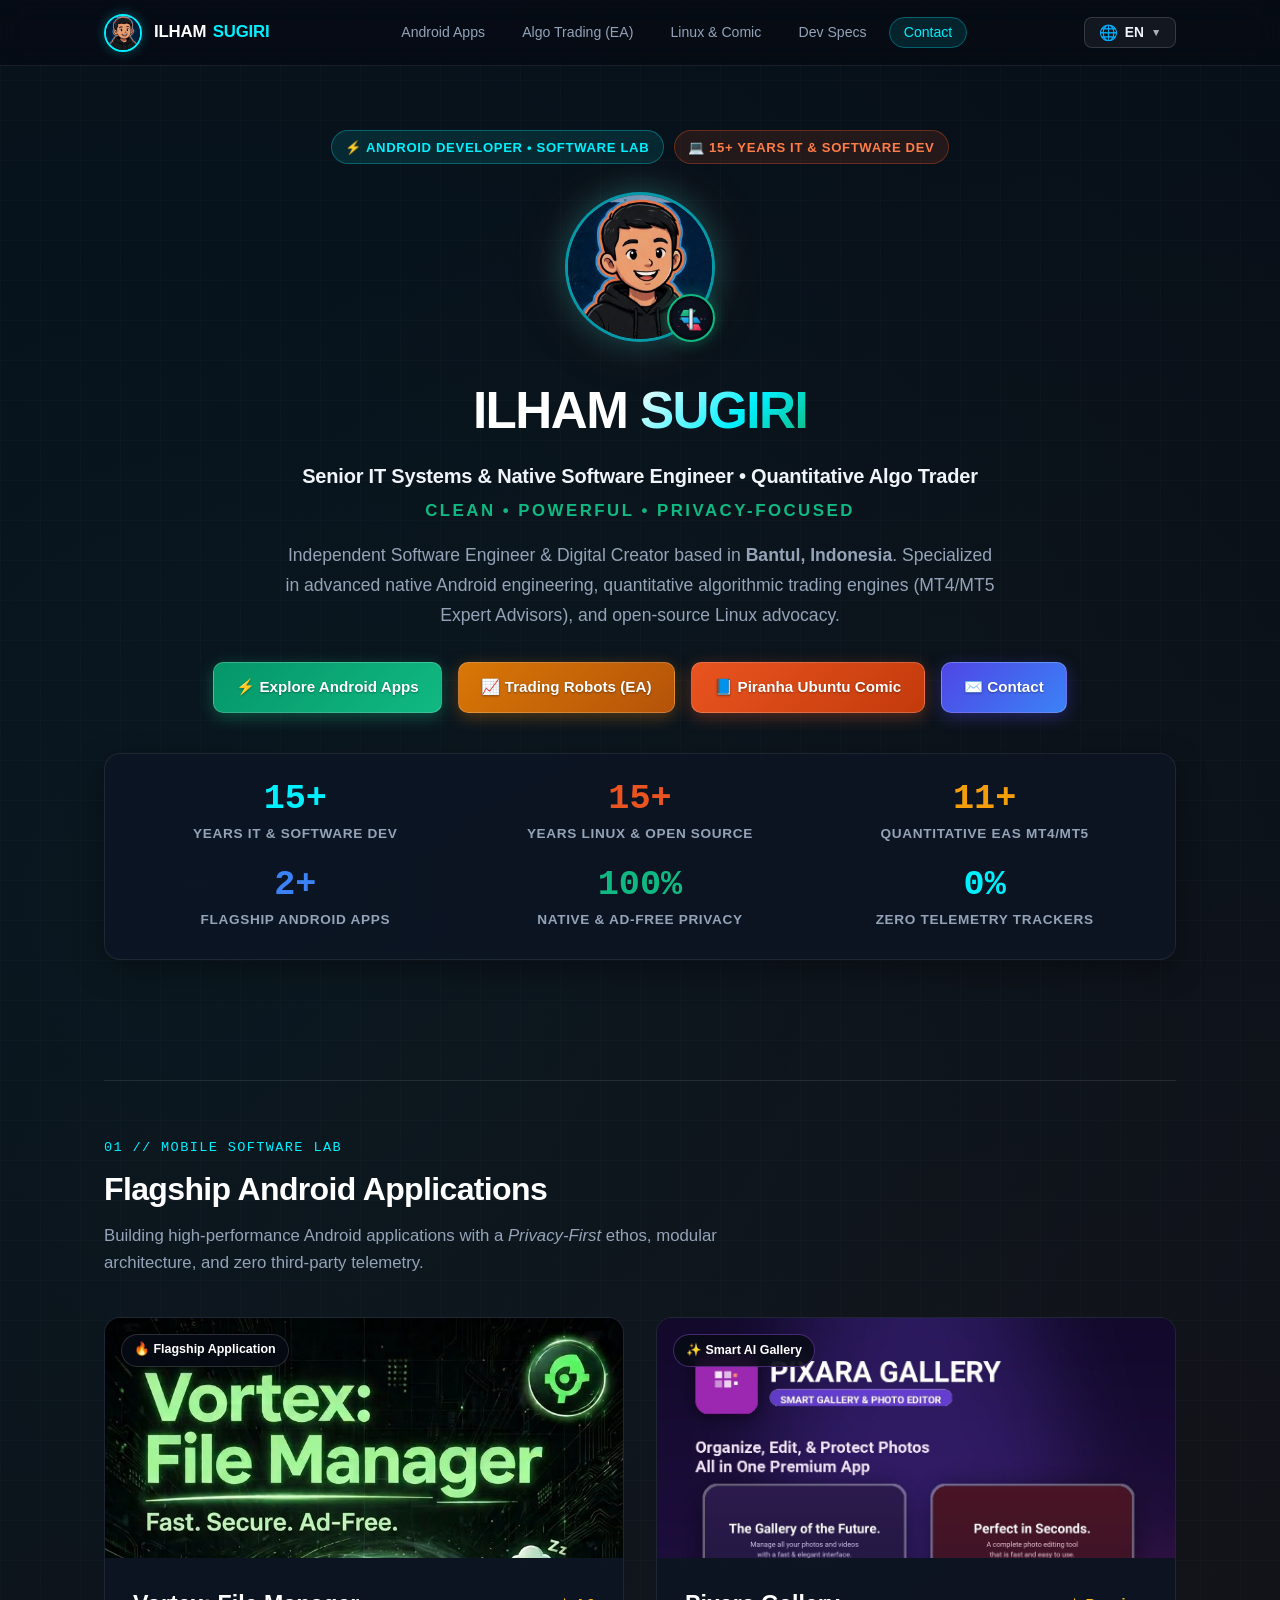
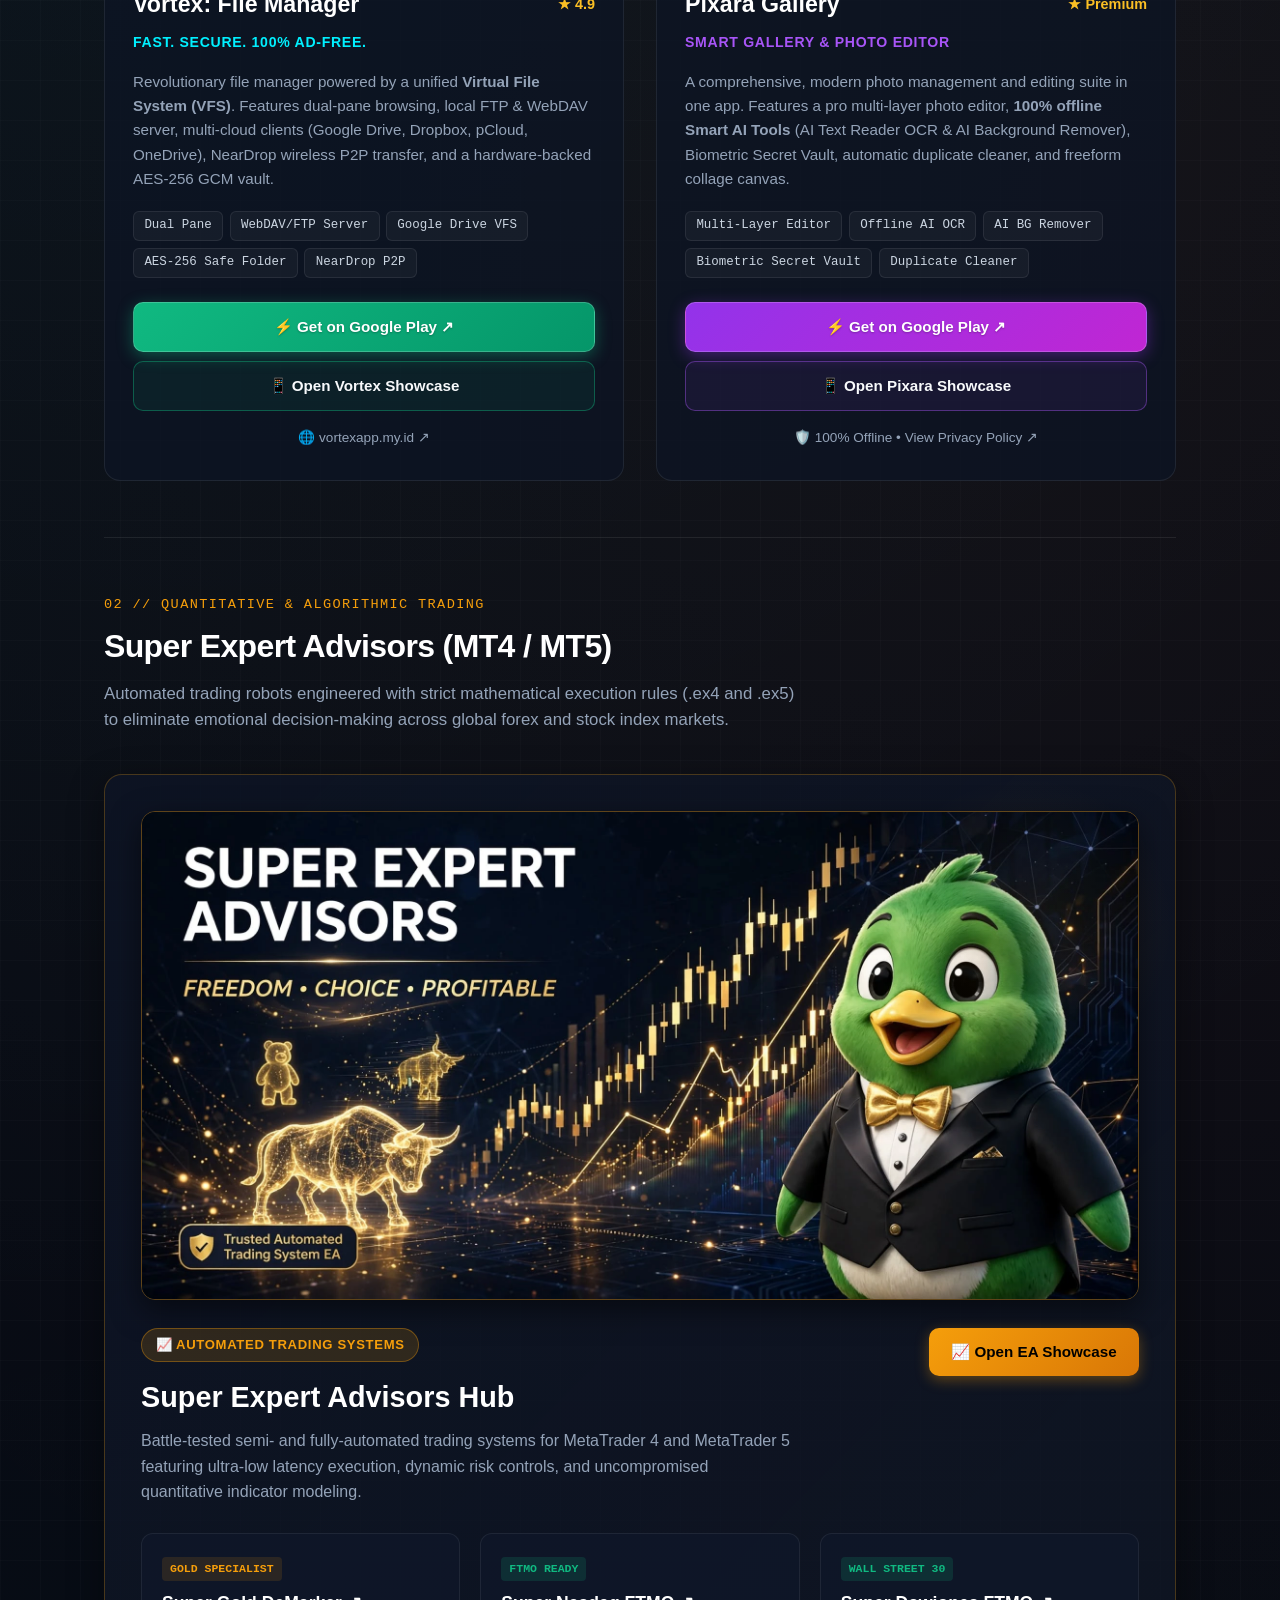
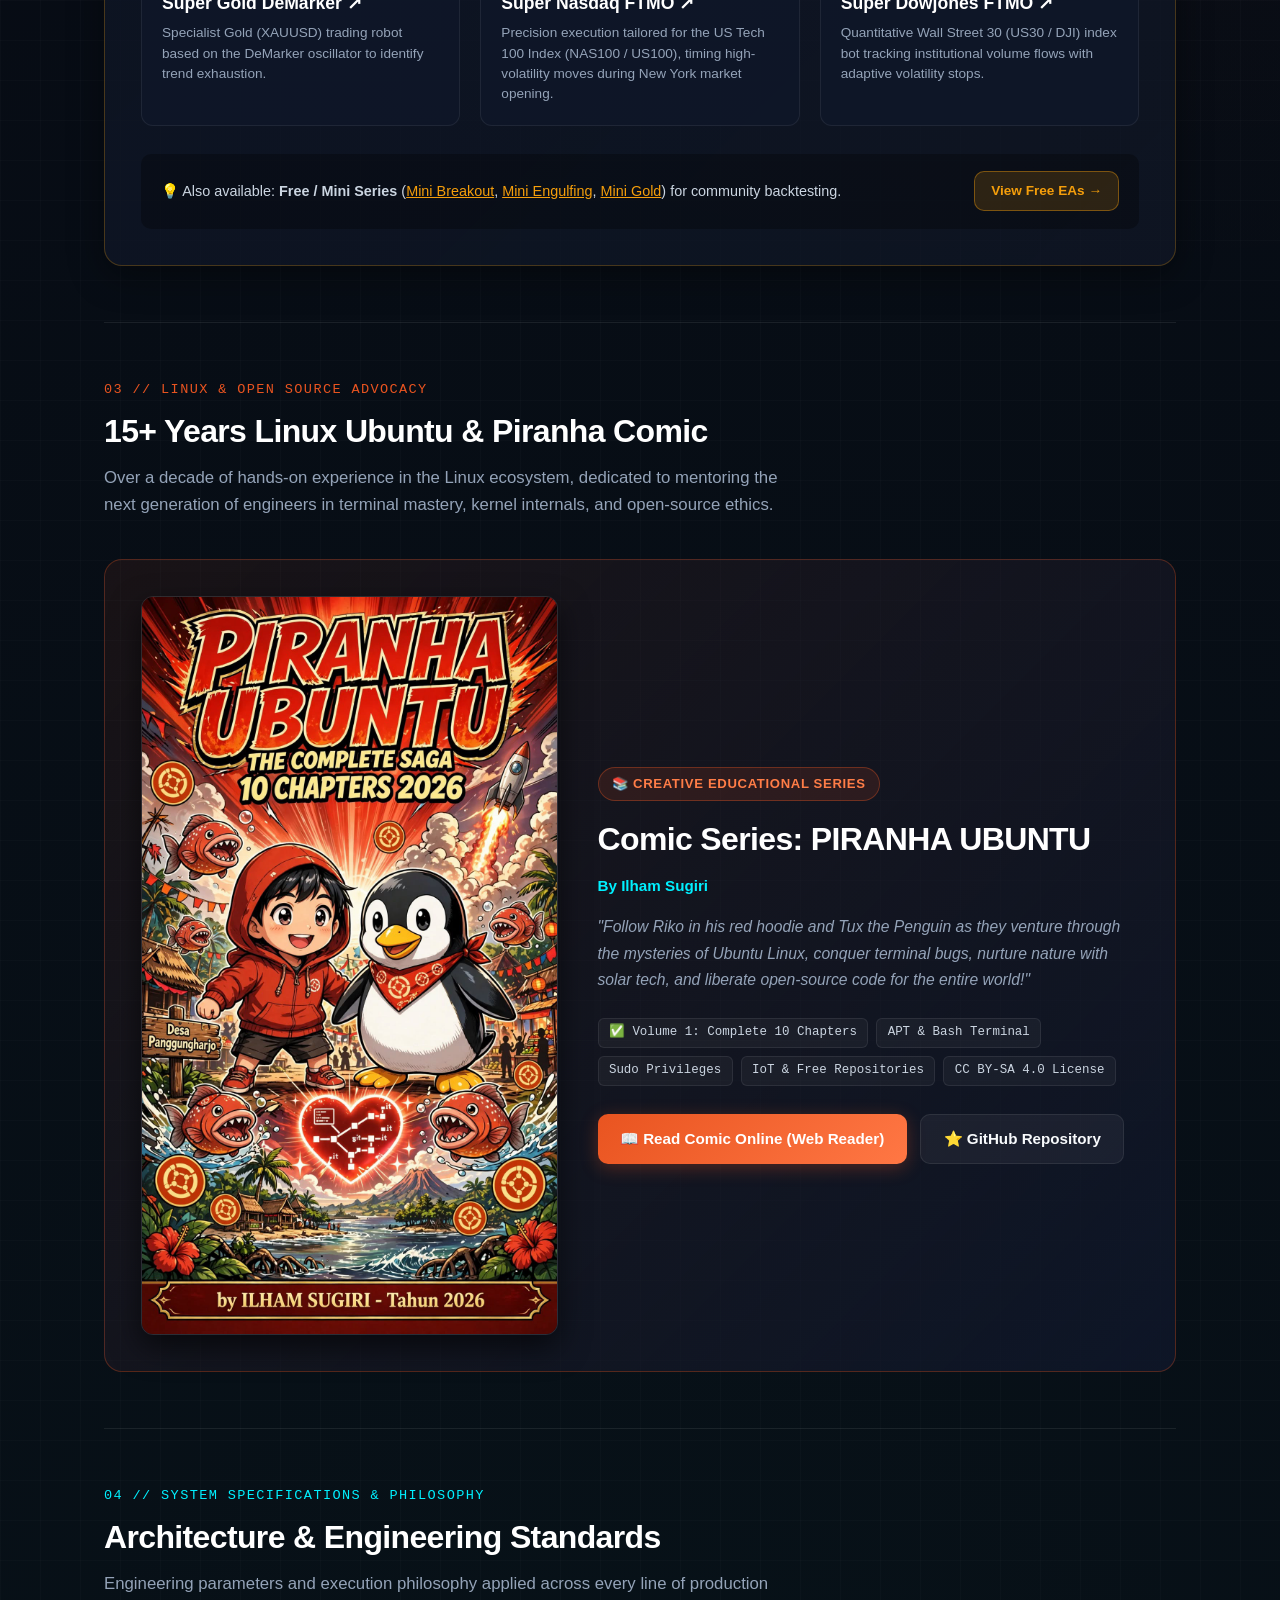
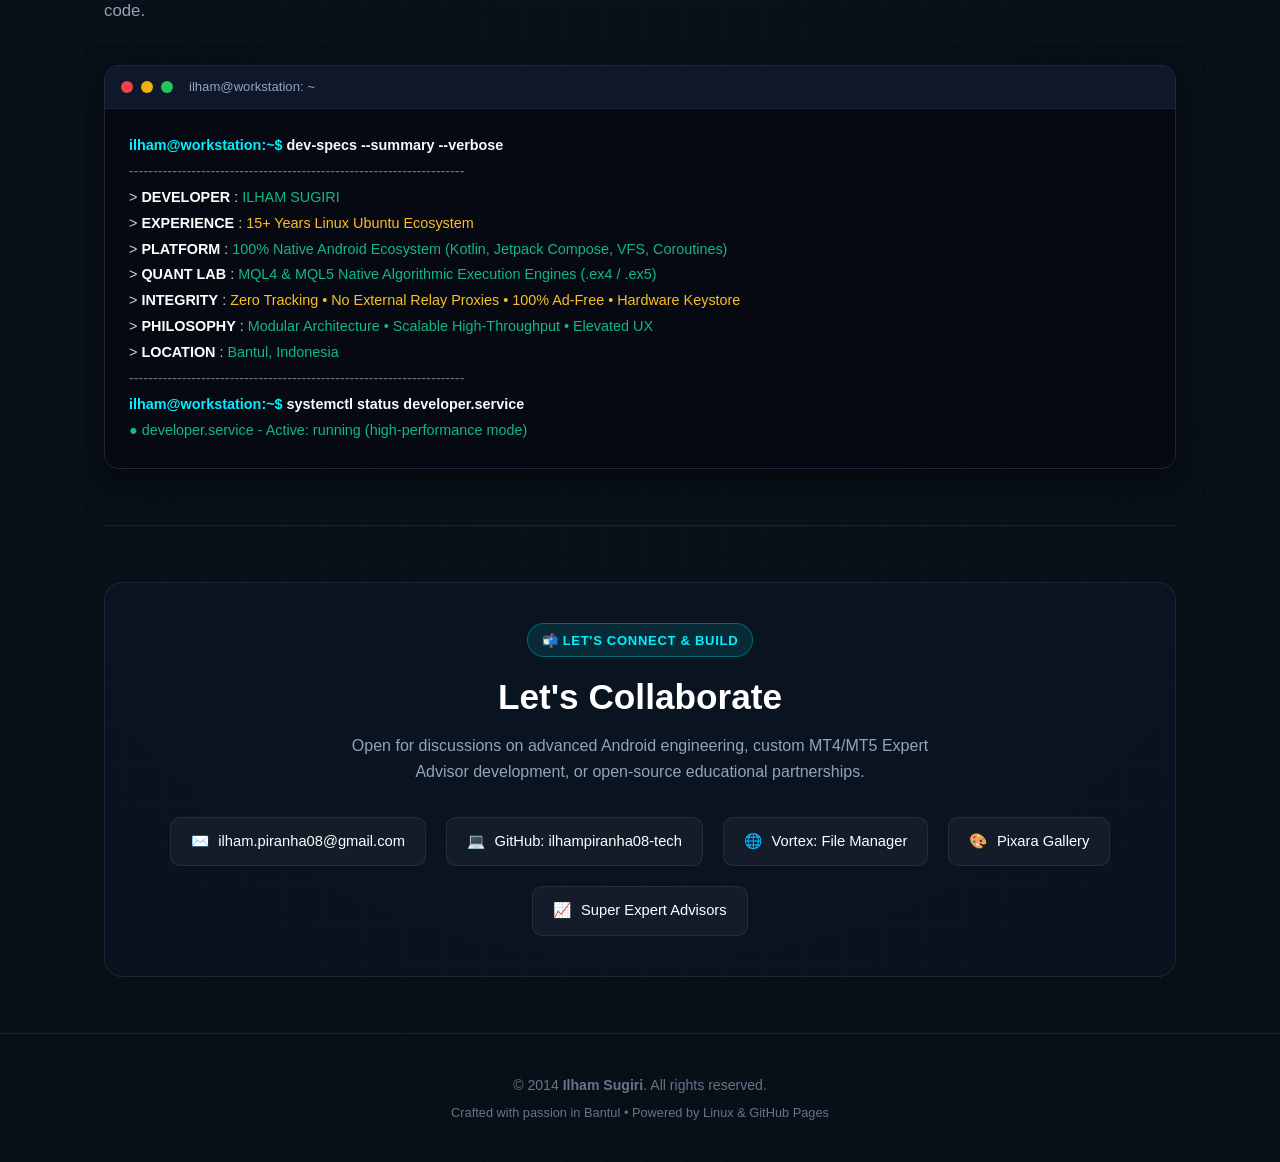
==== commit 57b09cba: "docs: update copyright year to 2014 across all files and documentation" ====
--- a/index.html
+++ b/index.html
@@ -9,7 +9,14 @@
     <meta name="description" content="Portofolio resmi Ilham Sugiri: Software Engineer Android Native (Vortex File Manager, Pixara Gallery), Developer Expert Advisor MT4/MT5 (Super Expert Advisors), dan Kreator Komik Edukasi Piranha Ubuntu.">
     <meta name="author" content="Ilham Sugiri">
     <link rel="icon" href="assets/avatar_clean.png" type="image/png">
-    
+
+    <!-- Canonical & Open Graph (Points to official primary domain) -->
+    <link rel="canonical" href="https://ilhampiranha.web.id/">
+    <meta property="og:url" content="https://ilhampiranha.web.id/">
+    <meta property="og:type" content="website">
+    <meta property="og:title" content="Ilham Sugiri — Android Developer • Algo Trader (EA) • Linux Ubuntu Creator">
+    <meta property="og:description" content="Portofolio resmi Ilham Sugiri: Software Engineer Android Native (Vortex File Manager, Pixara Gallery), Developer Expert Advisor MT4/MT5 (Super Expert Advisors), dan Kreator Komik Edukasi Piranha Ubuntu.">
+    <meta property="og:image" content="assets/avatar_clean.png">
     <style>
         :root {
             --bg-main: #070b14;
@@ -1498,7 +1505,7 @@
     <!-- FOOTER -->
     <footer>
         <div class="container">
-            <p data-i18n="footer_rights">&copy; 2026 <strong>Ilham Sugiri</strong>. All rights reserved.</p>
+            <p data-i18n="footer_rights">&copy; 2014 <strong>Ilham Sugiri</strong>. All rights reserved.</p>
             <p style="margin-top: 0.4rem; font-size: 0.8rem;" data-i18n="footer_crafted">
                 Crafted with passion in Bantul • Powered by Linux & GitHub Pages
             </p>
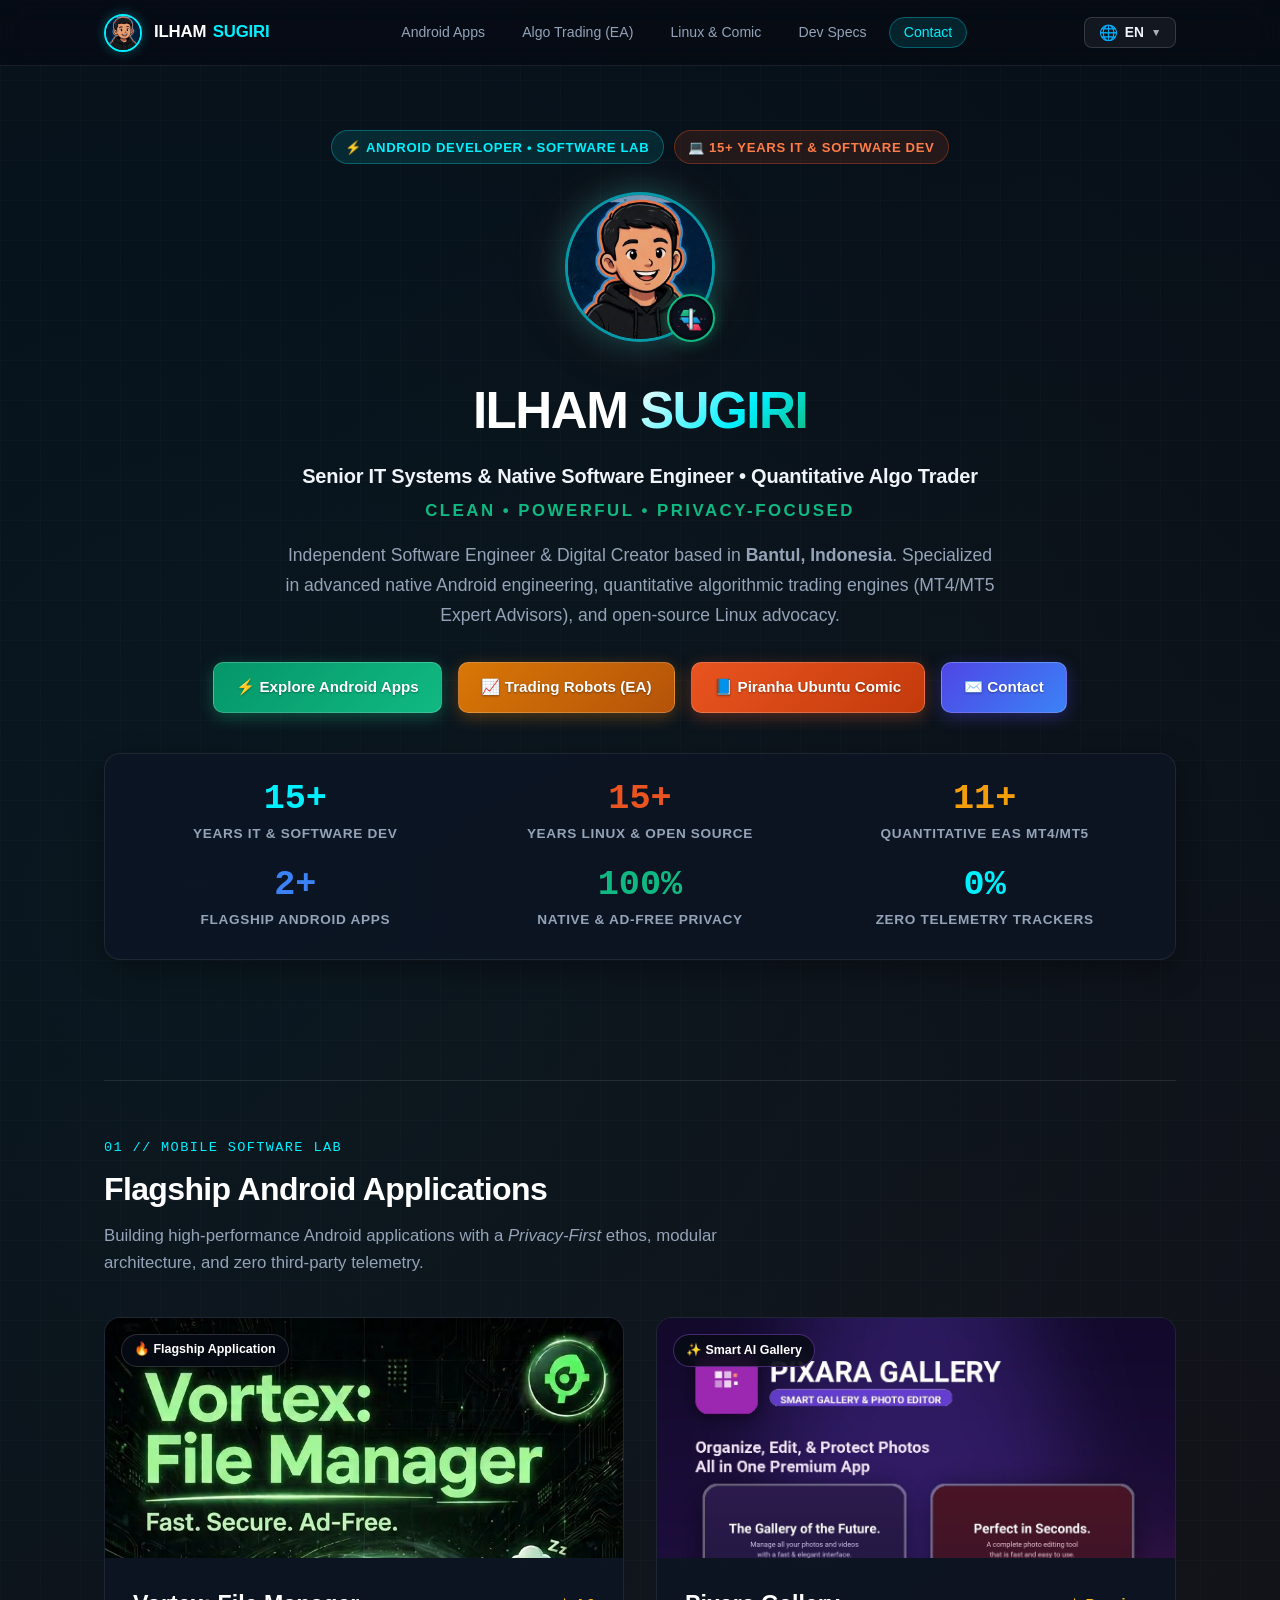
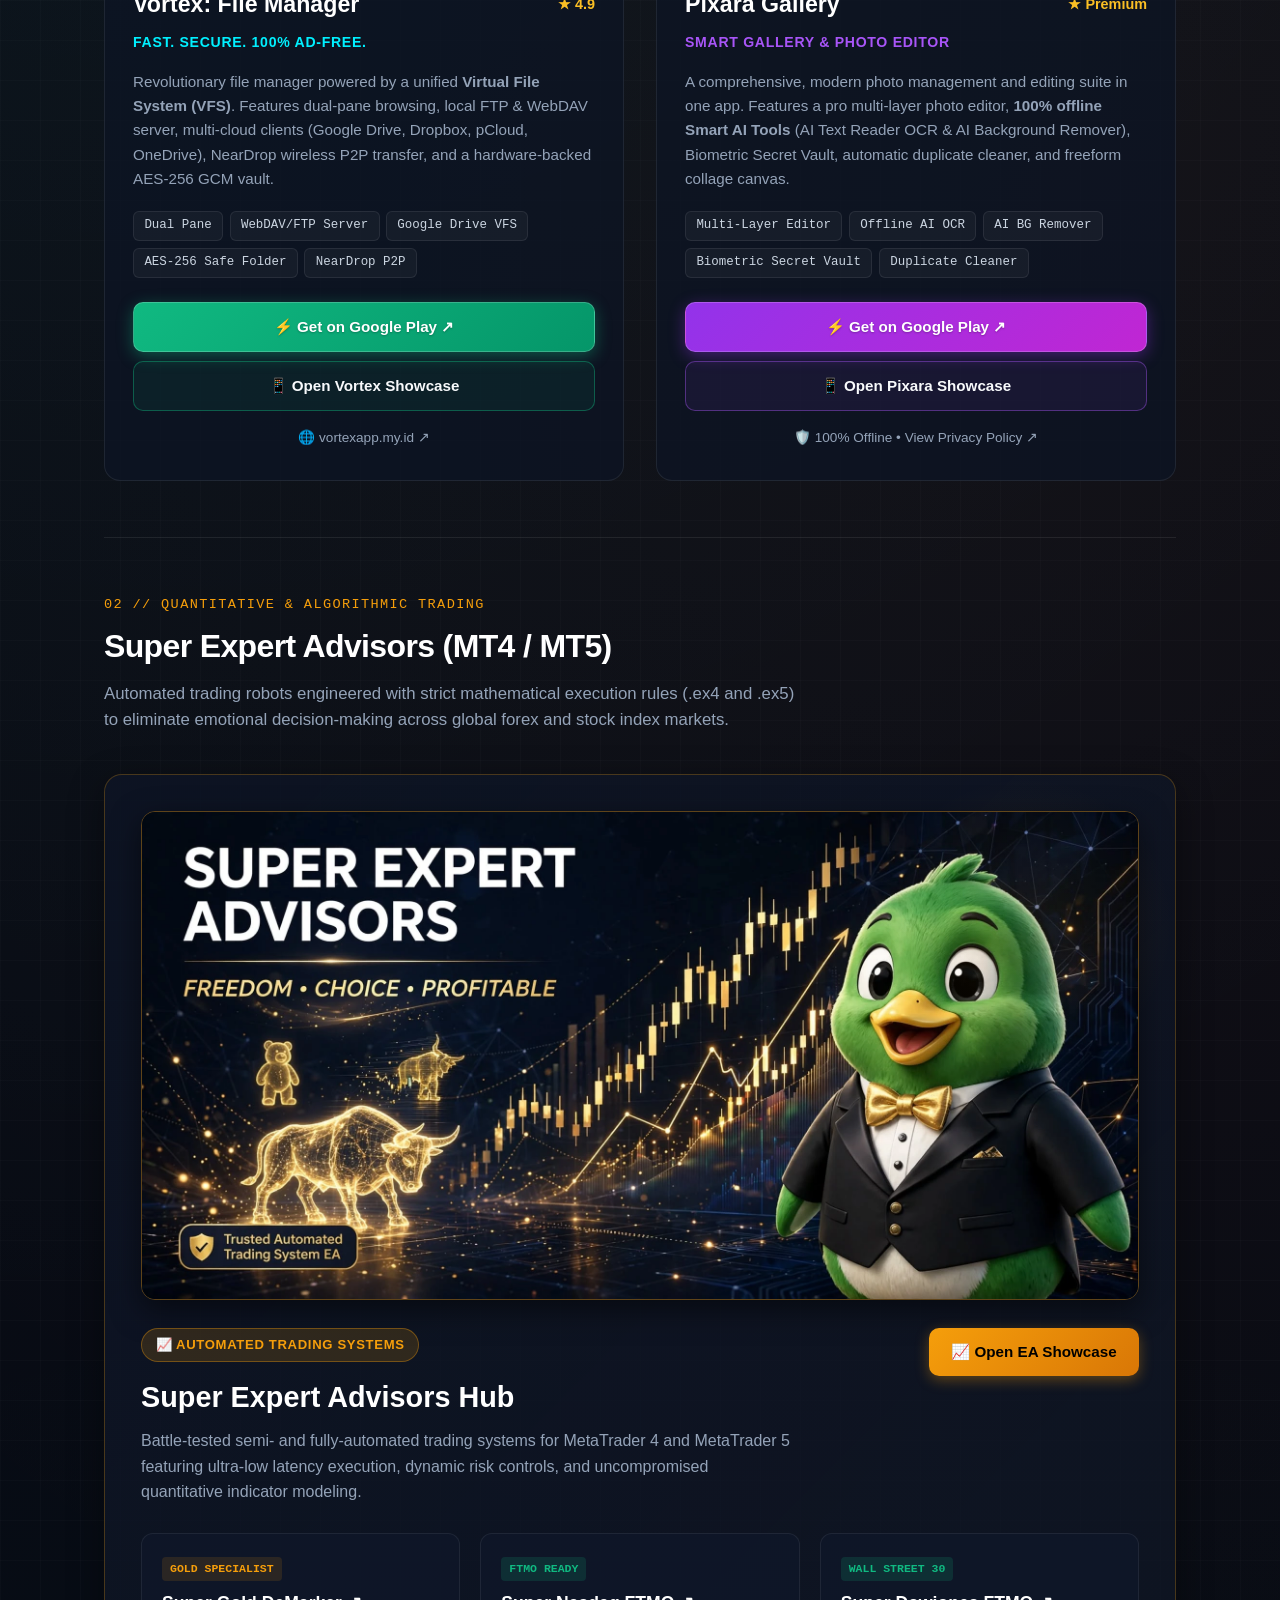
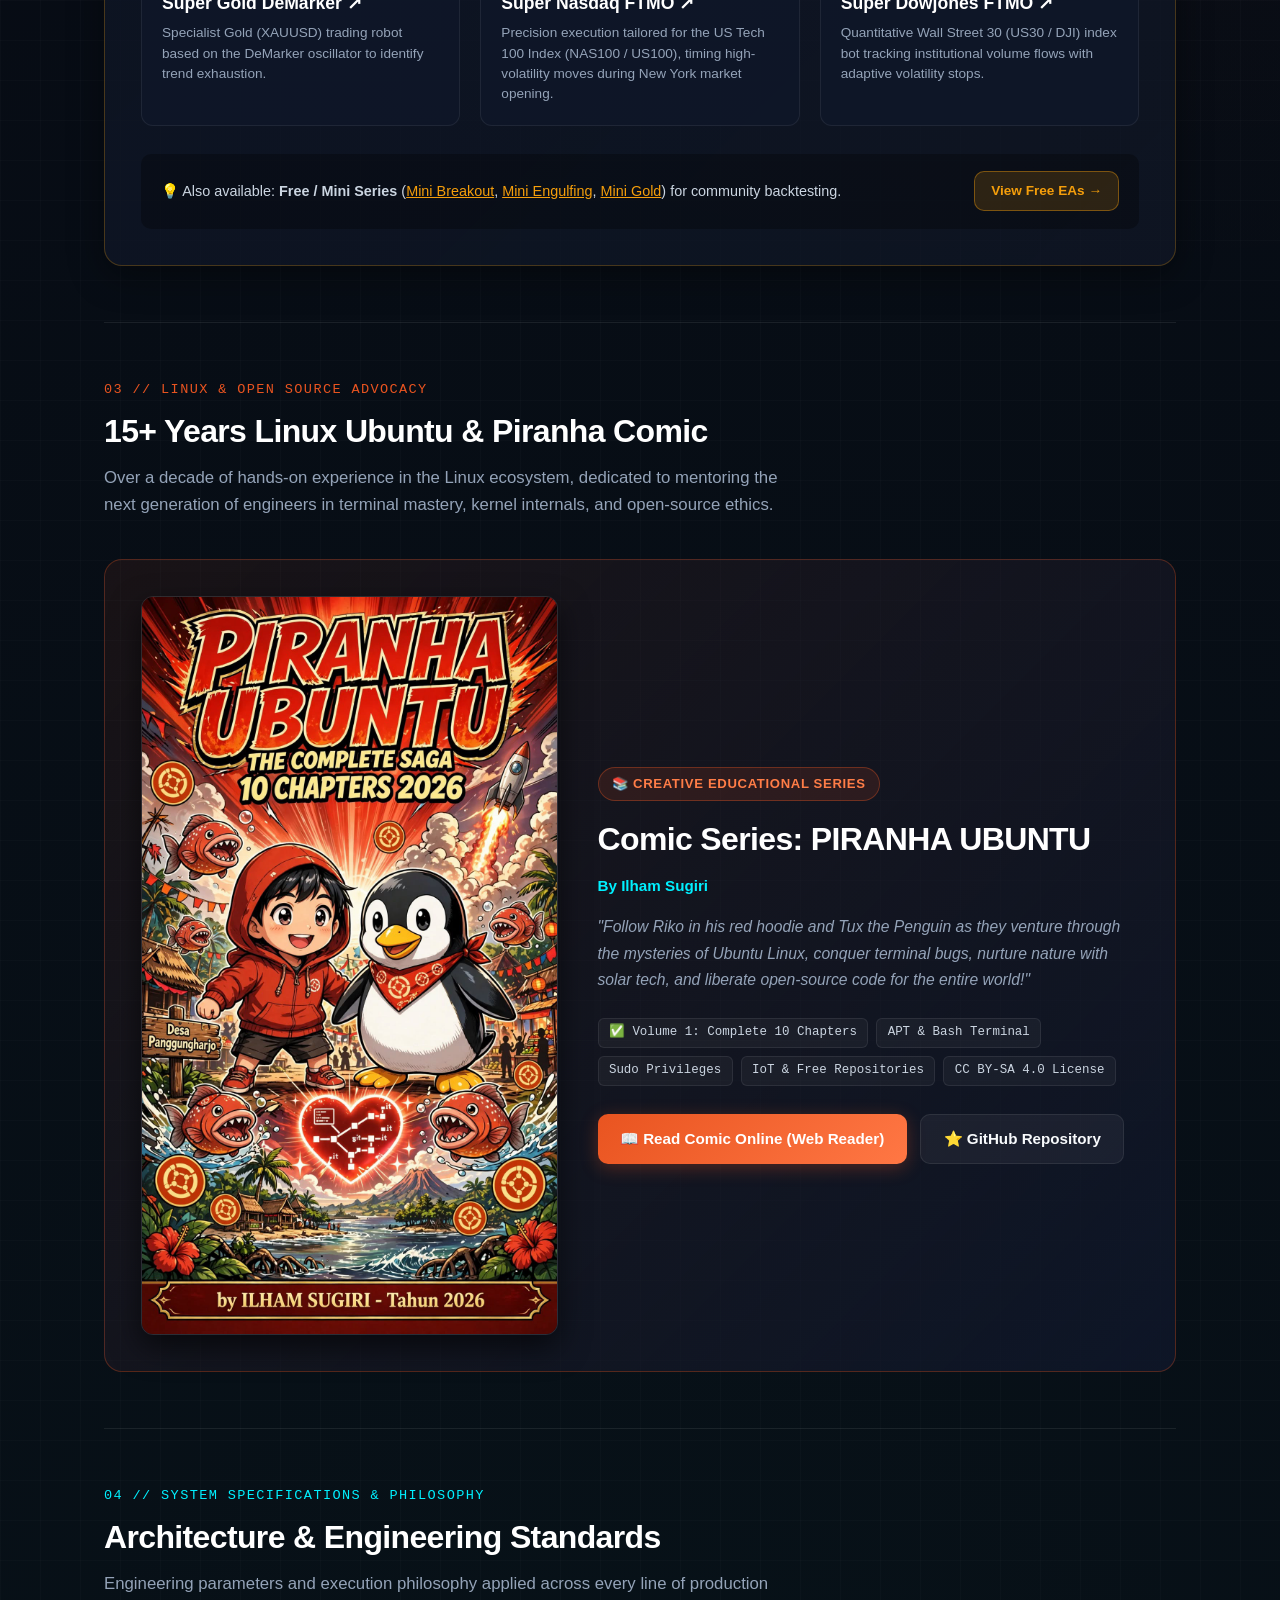
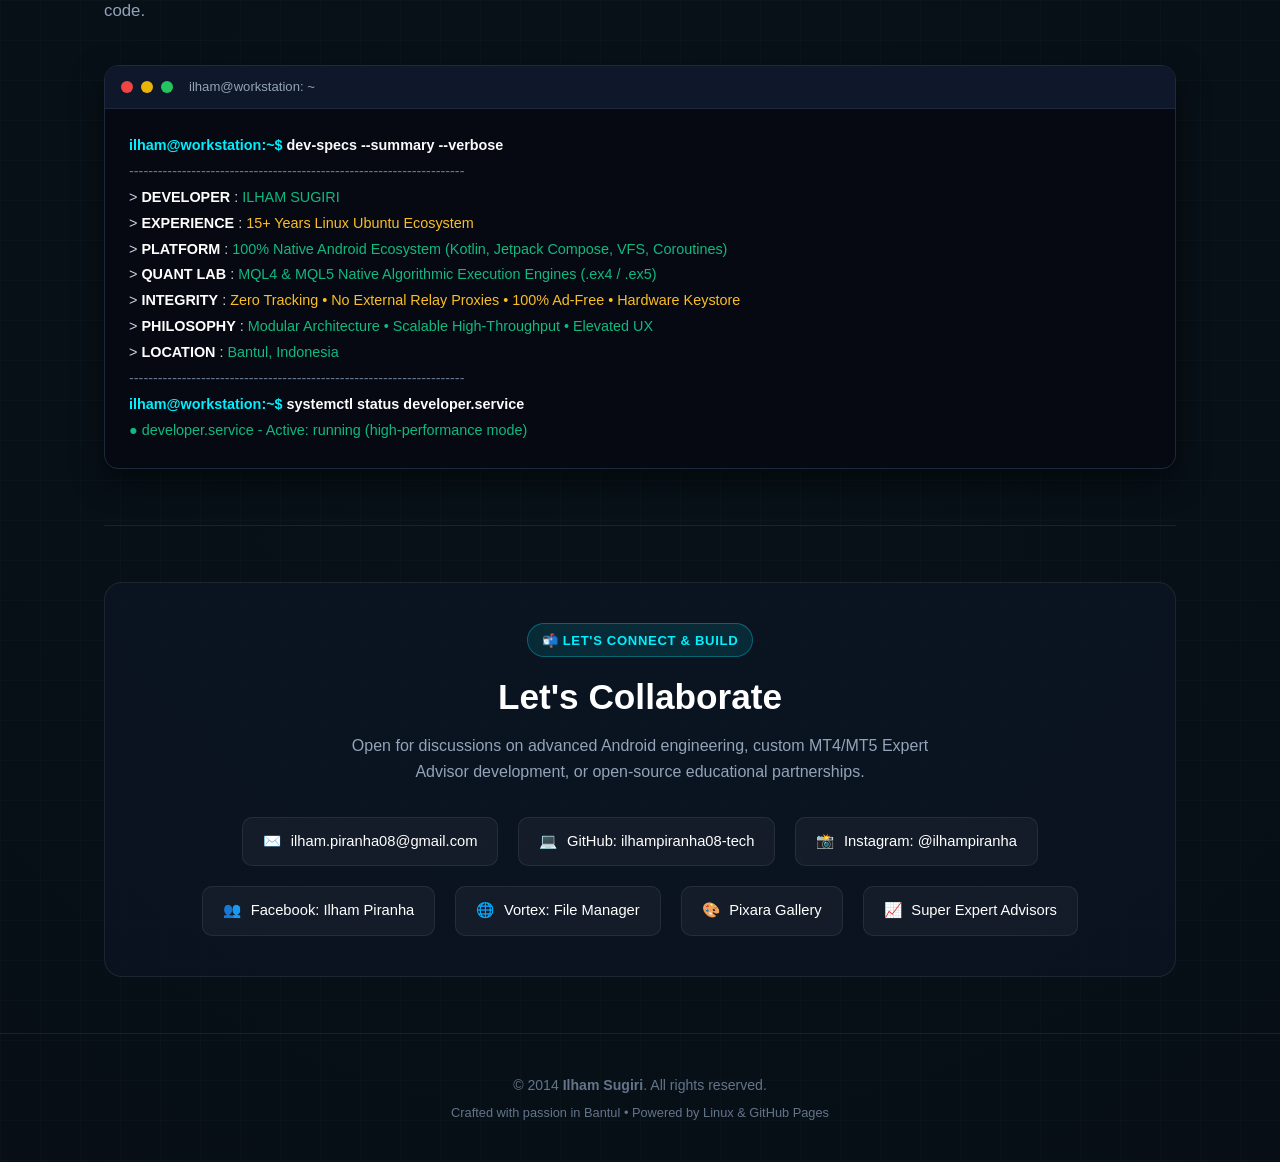
==== commit 1f353ab3: "feat: add Instagram and Facebook links to contact sections and documentation" ====
--- a/index.html
+++ b/index.html
@@ -1487,6 +1487,12 @@
                     <a href="https://github.com/ilhampiranha08-tech" target="_blank" rel="noopener noreferrer" class="contact-item">
                         <span>💻</span> GitHub: ilhampiranha08-tech
                     </a>
+                    <a href="https://www.instagram.com/ilhampiranha" target="_blank" rel="noopener noreferrer" class="contact-item">
+                        <span>📸</span> Instagram: @ilhampiranha
+                    </a>
+                    <a href="https://www.facebook.com/share/1J68Hex4sg/" target="_blank" rel="noopener noreferrer" class="contact-item">
+                        <span>👥</span> Facebook: Ilham Piranha
+                    </a>
                     <a href="https://vortexapp.my.id/" target="_blank" rel="noopener noreferrer" class="contact-item">
                         <span>🌐</span> Vortex: File Manager
                     </a>
